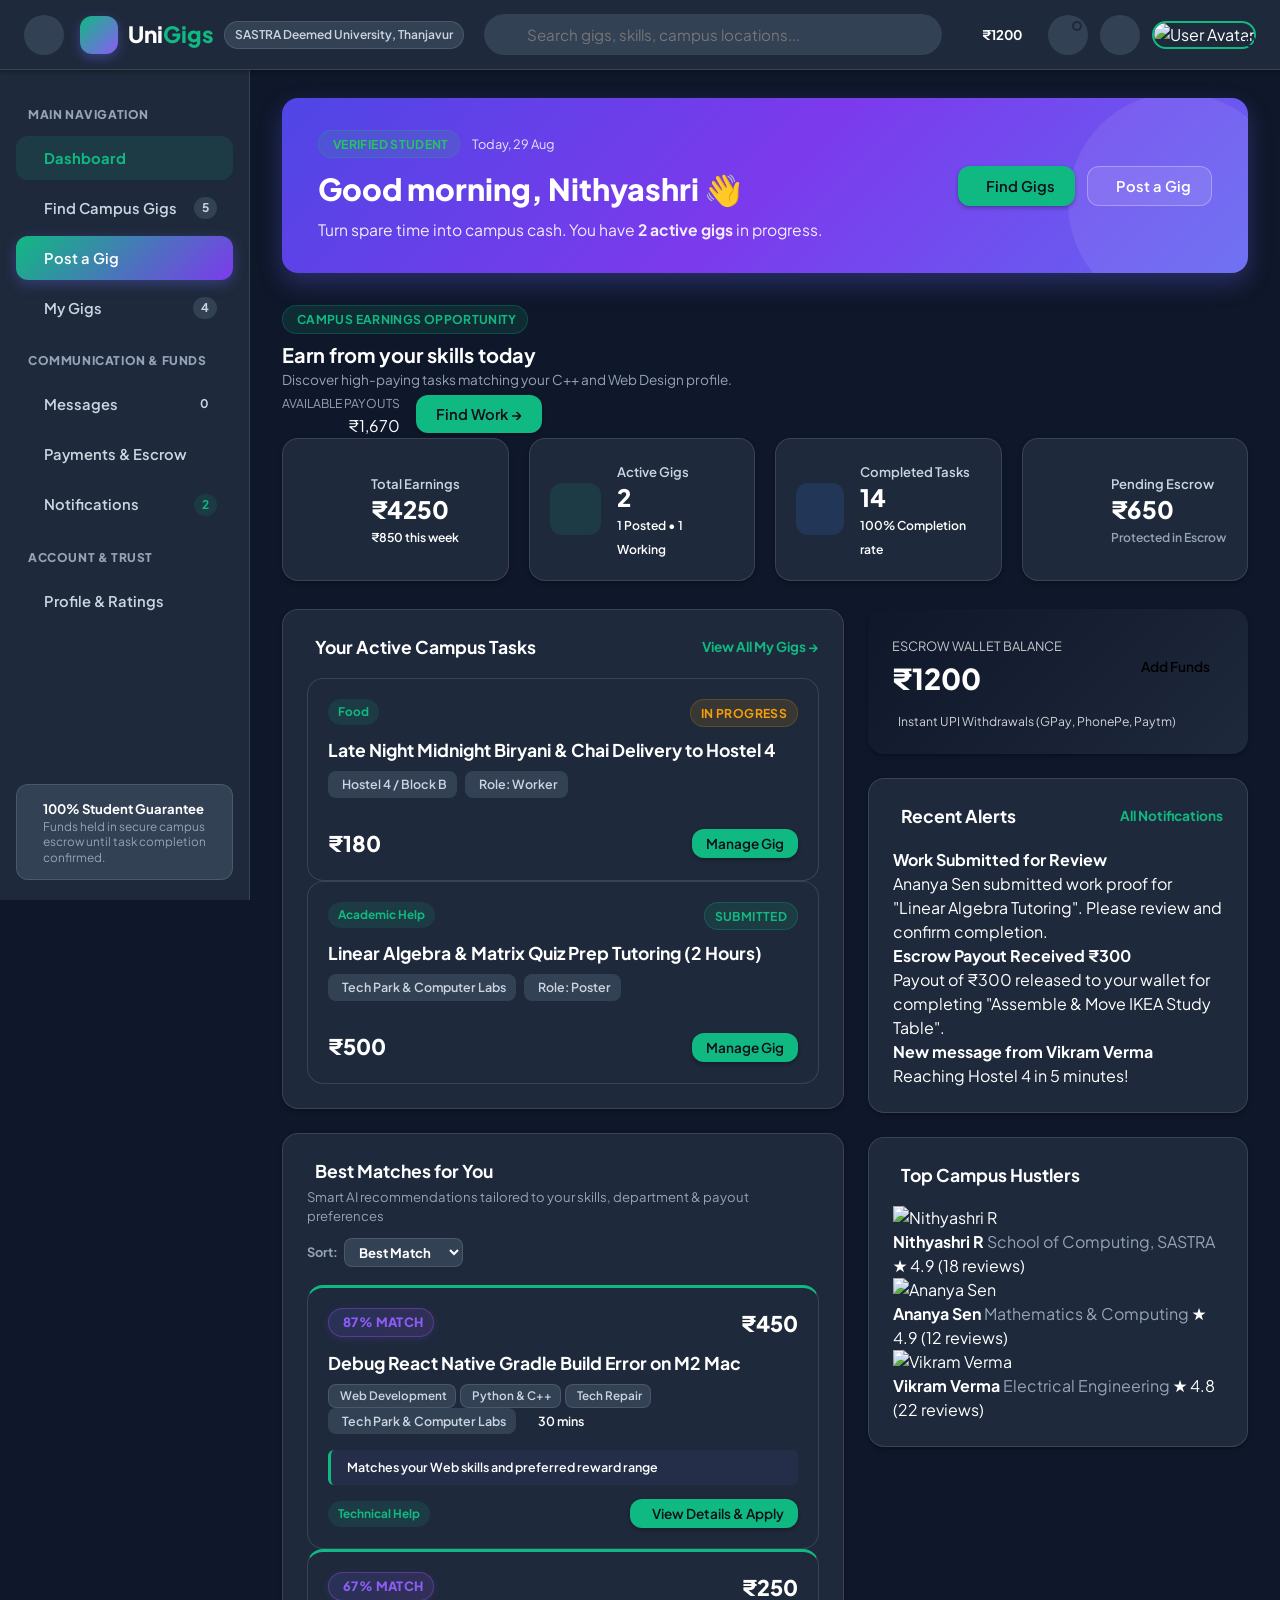
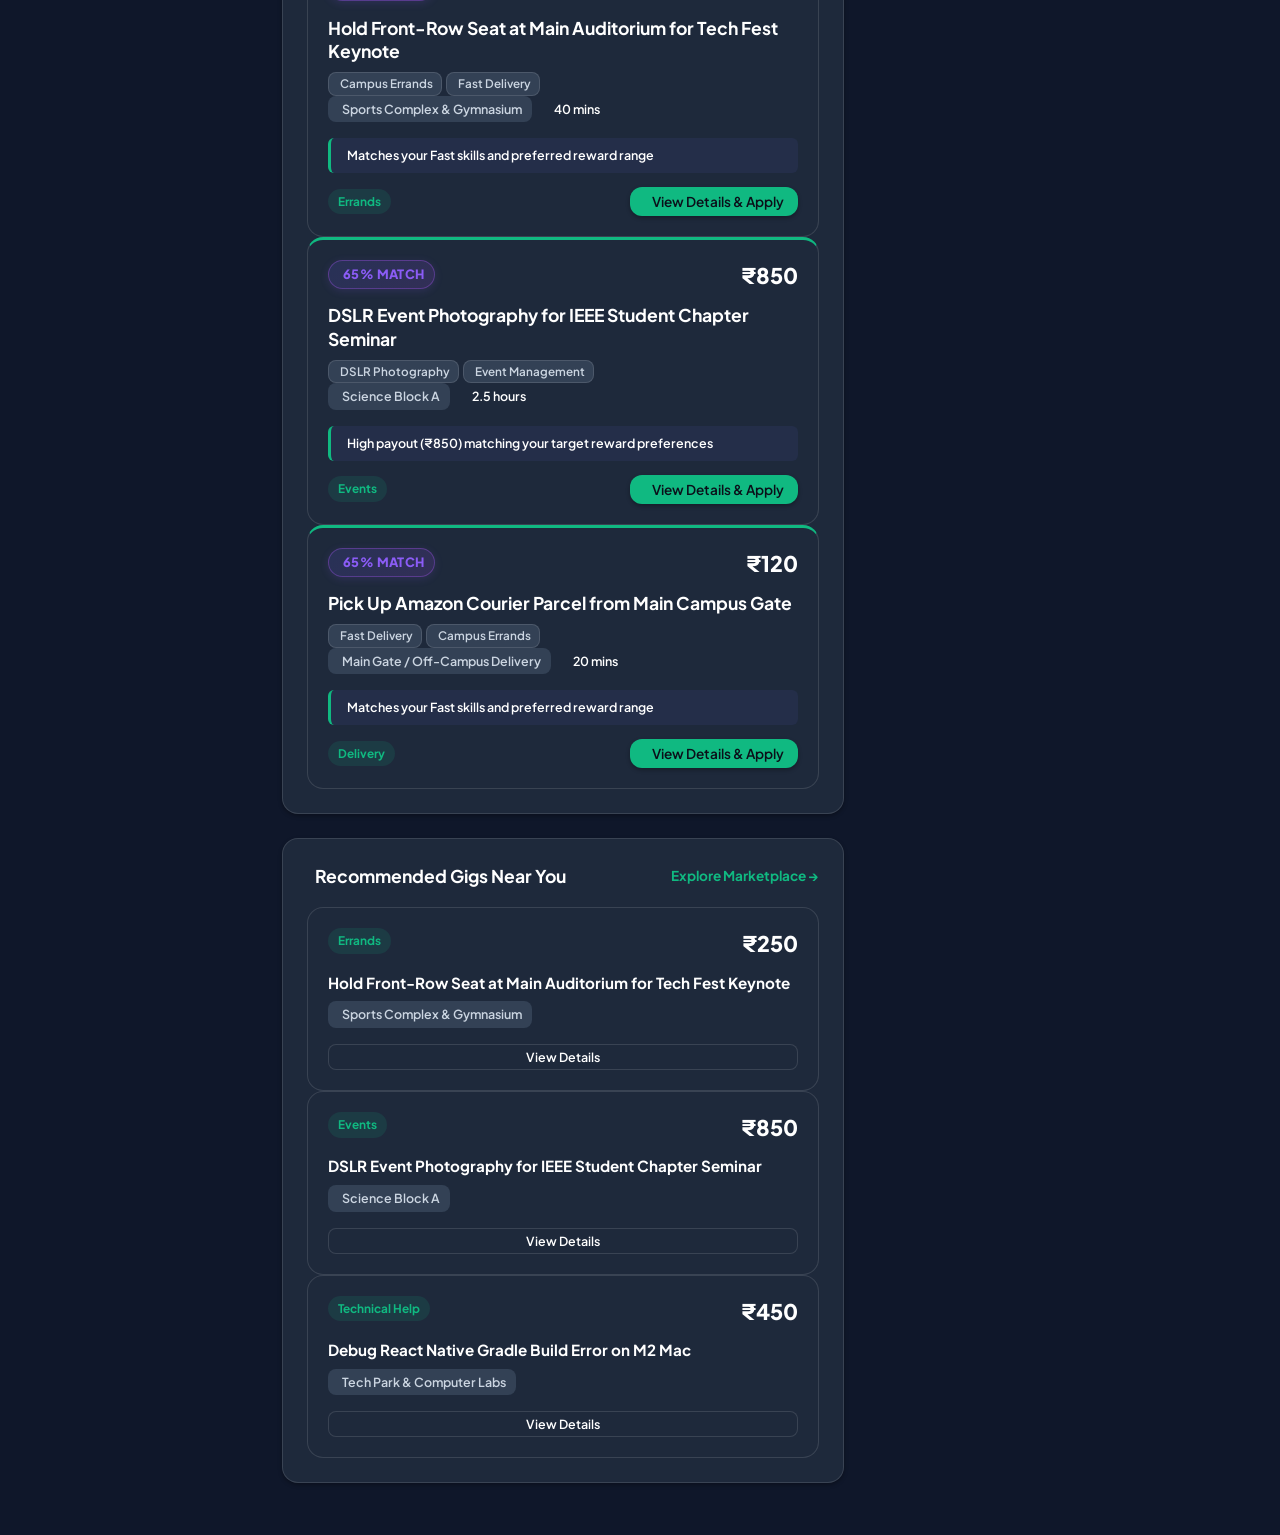
==== index.html @ 1687a637 "Refactor UI/UX under 8 strict constraints: Single Primary Accent (#10b981), typography scale, zero g" ====
<!DOCTYPE html>
<html lang="en">

<head>
    <meta charset="UTF-8">
    <meta name="viewport" content="width=device-width, initial-scale=1.0">
    <title>UniGigs - Campus Student Gig Marketplace & Micro-Earnings Platform</title>
    <!-- Meta tags for SEO -->
    <meta name="description"
        content="UniGigs is a student-to-student campus gig marketplace where verified college students post tasks, accept gigs, earn money, and build trust through ratings.">
    <!-- Google Fonts -->
    <link rel="preconnect" href="https://fonts.googleapis.com">
    <link rel="preconnect" href="https://fonts.gstatic.com" crossorigin>
    <link href="https://fonts.googleapis.com/css2?family=Plus+Jakarta+Sans:wght@400;500;600;700;800&display=swap"
        rel="stylesheet">
    <!-- RemixIcon for rich icon set -->
    <link href="https://cdn.jsdelivr.net/npm/remixicon@3.5.0/fonts/remixicon.css" rel="stylesheet">
    <link rel="stylesheet" href="style.css">
</head>

<body class="light-theme">

    <!-- Toast Notification Container -->
    <div id="toast-container" class="toast-container" aria-live="polite"></div>

    <!-- MAIN APP CONTAINER -->
    <div id="app-root" class="app-root">

        <!-- HEADER BAR -->
        <header id="main-header" class="main-header">
            <div class="header-left">
                <button id="sidebar-toggle-btn" class="icon-btn mobile-only" aria-label="Toggle navigation menu">
                    <i class="ri-menu-line"></i>
                </button>
                <a href="#dashboard" class="logo-brand nav-link" data-target="dashboard">
                    <div class="logo-icon">
                        <i class="ri-flashlight-fill"></i>
                    </div>
                    <span class="logo-text">Uni<span class="highlight">Gigs</span></span>
                    <span class="campus-badge" id="header-campus-tag"><i class="ri-building-4-line"></i> SASTRA Deemed
                        University, Thanjavur</span>
                </a>
                <nav class="header-desktop-nav logged-in-only hidden">
                    <a href="#dashboard" class="top-nav-link nav-link active" data-target="dashboard"><i class="ri-dashboard-3-line"></i> Dashboard</a>
                    <a href="#marketplace" class="top-nav-link nav-link" data-target="marketplace"><i class="ri-compass-3-line"></i> Find Gigs</a>
                    <a href="#post-gig" class="top-nav-link nav-link post-highlight" data-target="post-gig"><i class="ri-add-circle-fill"></i> Post a Gig</a>
                    <a href="#my-gigs" class="top-nav-link nav-link" data-target="my-gigs"><i class="ri-task-line"></i> My Gigs</a>
                    <a href="#payments" class="top-nav-link nav-link" data-target="payments"><i class="ri-wallet-3-line"></i> Wallet</a>
                </nav>
            </div>

            <div class="header-center">
                <div class="global-search-bar">
                    <i class="ri-search-line search-icon"></i>
                    <input type="text" id="global-search-input" placeholder="Search gigs, skills, campus locations..."
                        autocomplete="off">
                    <button id="global-search-clear" class="clear-btn hidden"><i class="ri-close-line"></i></button>
                </div>
            </div>

            <div class="header-right" id="header-auth-controls">
                <!-- Logged in state controls -->
                <div class="user-controls logged-in-only hidden" id="user-controls">
                    <button class="wallet-badge-btn nav-link" data-target="payments" title="View Escrow Wallet">
                        <i class="ri-wallet-3-line"></i>
                        <span class="wallet-amount" id="header-wallet-amount">₹0</span>
                    </button>

                    <button class="icon-btn nav-link position-relative" data-target="notifications"
                        title="Notifications" id="header-notif-btn">
                        <i class="ri-notification-3-line"></i>
                        <span class="unread-dot hidden" id="header-notif-badge"></span>
                    </button>

                    <button class="icon-btn nav-link position-relative" data-target="messages" title="Messages"
                        id="header-msg-btn">
                        <i class="ri-chat-3-line"></i>
                        <span class="unread-dot hidden" id="header-msg-badge"></span>
                    </button>

                    <div class="user-avatar-menu" id="user-avatar-trigger">
                        <img src="https://images.unsplash.com/photo-1534528741775-53994a69daeb?auto=format&fit=crop&w=120&q=80"
                            alt="User Avatar" class="header-avatar" id="header-user-avatar">
                        <span class="status-indicator online"></span>
                        <div class="dropdown-menu hidden" id="avatar-dropdown">
                            <div class="dropdown-header">
                                <strong id="dropdown-user-name">Nithyashri R</strong>
                                <span id="dropdown-user-email">regno@sastra.ac.in</span>
                                <span class="verification-pill verified"><i class="ri-checkbox-circle-fill"></i>
                                    Verified Student</span>
                            </div>
                            <hr>
                            <a href="#profile" class="dropdown-item nav-link" data-target="profile"><i
                                    class="ri-user-3-line"></i> View My Profile</a>
                            <a href="#my-gigs" class="dropdown-item nav-link" data-target="my-gigs"><i
                                    class="ri-briefcase-line"></i> My Posted & Working Gigs</a>
                            <a href="#payments" class="dropdown-item nav-link" data-target="payments"><i
                                    class="ri-wallet-line"></i> Earnings & UPI Escrow</a>
                            <button id="theme-toggle-btn" class="dropdown-item"><i class="ri-moon-line"
                                    id="theme-icon"></i> Switch Theme Mode</button>
                            <hr>
                            <button id="logout-btn" class="dropdown-item danger"><i class="ri-logout-box-r-line"></i>
                                Sign Out</button>
                        </div>
                    </div>
                </div>

                <!-- Logged out state controls -->
                <div class="auth-buttons logged-out-only" id="auth-buttons">
                    <button class="btn btn-outline" id="header-login-btn">Log In</button>
                    <button class="btn btn-primary" id="header-signup-btn">Sign Up (.edu)</button>
                </div>
            </div>
        </header>

        <!-- MAIN LAYOUT WRAPPER -->
        <div class="app-body">

            <!-- SIDEBAR NAVIGATION -->
            <aside id="app-sidebar" class="app-sidebar">
                <div class="sidebar-nav-container">
                    <ul class="sidebar-menu">
                        <li class="menu-label">Main Navigation</li>
                        <li>
                            <a href="#dashboard" class="sidebar-item nav-link active" data-target="dashboard">
                                <i class="ri-dashboard-3-line"></i>
                                <span>Dashboard</span>
                            </a>
                        </li>
                        <li>
                            <a href="#marketplace" class="sidebar-item nav-link" data-target="marketplace">
                                <i class="ri-compass-3-line"></i>
                                <span>Find Campus Gigs</span>
                                <span class="nav-count-badge" id="marketplace-total-badge">12</span>
                            </a>
                        </li>
                        <li>
                            <a href="#post-gig" class="sidebar-item nav-link highlight-menu" data-target="post-gig">
                                <i class="ri-add-circle-fill"></i>
                                <span>Post a Gig</span>
                            </a>
                        </li>
                        <li>
                            <a href="#my-gigs" class="sidebar-item nav-link" data-target="my-gigs">
                                <i class="ri-task-line"></i>
                                <span>My Gigs</span>
                                <span class="nav-count-badge" id="mygigs-count-badge">0</span>
                            </a>
                        </li>

                        <li class="menu-label">Communication & Funds</li>
                        <li>
                            <a href="#messages" class="sidebar-item nav-link" data-target="messages">
                                <i class="ri-chat-3-line"></i>
                                <span>Messages</span>
                                <span class="nav-count-badge warning" id="messages-count-badge">2</span>
                            </a>
                        </li>
                        <li>
                            <a href="#payments" class="sidebar-item nav-link" data-target="payments">
                                <i class="ri-wallet-3-line"></i>
                                <span>Payments & Escrow</span>
                            </a>
                        </li>
                        <li>
                            <a href="#notifications" class="sidebar-item nav-link" data-target="notifications">
                                <i class="ri-notification-3-line"></i>
                                <span>Notifications</span>
                                <span class="nav-count-badge info" id="notif-count-badge">3</span>
                            </a>
                        </li>

                        <li class="menu-label">Account & Trust</li>
                        <li>
                            <a href="#profile" class="sidebar-item nav-link" data-target="profile">
                                <i class="ri-user-settings-line"></i>
                                <span>Profile & Ratings</span>
                            </a>
                        </li>
                    </ul>
                </div>

                <!-- SIDEBAR FOOTER CARD -->
                <div class="sidebar-escrow-card">
                    <div class="escrow-icon"><i class="ri-shield-check-fill"></i></div>
                    <div class="escrow-text">
                        <strong>100% Student Guarantee</strong>
                        <p>Funds held in secure campus escrow until task completion confirmed.</p>
                    </div>
                </div>
            </aside>

            <!-- MOBILE BOTTOM NAV BAR -->
            <nav class="mobile-bottom-nav">
                <a href="#dashboard" class="mobile-nav-item nav-link active" data-target="dashboard">
                    <i class="ri-dashboard-3-line"></i>
                    <span>Home</span>
                </a>
                <a href="#marketplace" class="mobile-nav-item nav-link" data-target="marketplace">
                    <i class="ri-compass-3-line"></i>
                    <span>Explore</span>
                </a>
                <a href="#post-gig" class="mobile-nav-item nav-link special" data-target="post-gig">
                    <i class="ri-add-line"></i>
                    <span>Post</span>
                </a>
                <a href="#my-gigs" class="mobile-nav-item nav-link" data-target="my-gigs">
                    <i class="ri-task-line"></i>
                    <span>My Gigs</span>
                </a>
                <a href="#profile" class="mobile-nav-item nav-link" data-target="profile">
                    <i class="ri-user-3-line"></i>
                    <span>Profile</span>
                </a>
            </nav>

            <!-- MAIN CONTENT AREA -->
            <main id="main-content" class="main-content">

                <!-- 1. AUTH VIEW (Login / Signup / Forgot Password) -->
                <section id="auth-view" class="view-section hidden">
                    <div class="auth-container">
                        <div class="auth-hero-side">
                            <div class="auth-hero-content">
                                <div class="brand-badge"><i class="ri-shield-star-line"></i> Exclusive SASTRA Student
                                    Network</div>
                                <h2>Earn Money & Get Help Around Campus Fast</h2>
                                <p class="auth-tagline">“Turn spare time into campus cash”</p>
                                <p>Join verified SASTRA University students trading skills, lab assistance, canteen
                                    deliveries, and tutoring within your campus community.</p>
                                <div class="auth-features">
                                    <div class="feat-item"><i class="ri-checkbox-circle-fill"></i> Official SASTRA Email
                                        & Registration Number Verification</div>
                                    <div class="feat-item"><i class="ri-checkbox-circle-fill"></i> Instant UPI Payouts &
                                        Escrow Protection</div>
                                    <div class="feat-item"><i class="ri-checkbox-circle-fill"></i> Built-in Campus Chat
                                        & Peer Rating System</div>
                                </div>
                            </div>
                        </div>

                        <div class="auth-form-side">
                            <div class="auth-card">
                                <div class="auth-tabs">
                                    <button class="auth-tab-btn active" id="tab-login-btn">Sign In</button>
                                    <button class="auth-tab-btn" id="tab-signup-btn">SASTRA Student Sign Up</button>
                                </div>

                                <!-- LOGIN FORM -->
                                <form id="login-form" class="auth-form-content">
                                    <div class="form-header">
                                        <h3>Welcome back, SASTRA Student!</h3>
                                        <p class="tagline-sub">Turn spare time into campus cash</p>
                                    </div>

                                    <div class="form-group">
                                        <label for="login-regno">SASTRA Registration Number</label>
                                        <div class="input-addon-wrapper">
                                            <i class="ri-user-2-line input-icon"></i>
                                            <input type="text" id="login-regno" placeholder="e.g. 124003189" required
                                                autocomplete="off" value="124003189">
                                            <span class="input-addon-domain">@sastra.ac.in</span>
                                        </div>
                                        <small class="hint">Only SASTRA University students can log in</small>
                                        <span class="field-error-text hidden" id="login-regno-error"></span>
                                    </div>

                                    <div class="form-group">
                                        <div class="label-row">
                                            <label for="login-password">Password</label>
                                            <a href="#" id="forgot-password-link" class="forgot-link">Forgot
                                                password?</a>
                                        </div>
                                        <div class="input-icon-wrapper">
                                            <i class="ri-lock-2-line"></i>
                                            <input type="password" id="login-password" placeholder="••••••••" required
                                                value="password123">
                                            <button type="button" class="toggle-password"><i
                                                    class="ri-eye-line"></i></button>
                                        </div>
                                        <span class="field-error-text hidden" id="login-password-error"></span>
                                    </div>

                                    <div class="form-options">
                                        <label class="checkbox-label">
                                            <input type="checkbox" id="remember-me" checked> Remember me on this device
                                        </label>
                                    </div>

                                    <button type="submit" class="btn btn-primary btn-block btn-lg"
                                        id="login-submit-btn">
                                        <span>Sign In to UniGigs</span>
                                        <i class="ri-arrow-right-line"></i>
                                    </button>

                                    <div class="demo-accounts-box">
                                        <span>Quick Demo Sign-In:</span>
                                        <div class="demo-btns">
                                            <button type="button" class="btn btn-xs btn-outline"
                                                id="demo-user-1">Nithyashri R (124003189)</button>
                                            <button type="button" class="btn btn-xs btn-outline" id="demo-user-2">Ananya
                                                Sen (124003250)</button>
                                        </div>
                                    </div>
                                </form>

                                <!-- SIGNUP FORM -->
                                <form id="signup-form" class="auth-form-content hidden">
                                    <div class="form-header">
                                        <h3>Create Verified SASTRA Account</h3>
                                        <p>Enter your registration details for SASTRA email verification</p>
                                    </div>

                                    <div class="form-grid-2">
                                        <div class="form-group">
                                            <label for="signup-name">Full Name</label>
                                            <input type="text" id="signup-name" placeholder="Nithyashri R" required>
                                            <span class="field-error-text hidden" id="signup-name-error"></span>
                                        </div>
                                        <div class="form-group">
                                            <label for="signup-dept">Department / School</label>
                                            <input type="text" id="signup-dept" placeholder="School of Computing"
                                                required>
                                        </div>
                                    </div>

                                    <div class="form-group">
                                        <label for="signup-regno">SASTRA Registration Number</label>
                                        <div class="input-addon-wrapper">
                                            <i class="ri-user-2-line input-icon"></i>
                                            <input type="text" id="signup-regno" placeholder="e.g. 124005999" required
                                                autocomplete="off">
                                            <span class="input-addon-domain">@sastra.ac.in</span>
                                        </div>
                                        <small class="hint">Your official email will be generated as <strong
                                                id="generated-email-preview">registrationnumber@sastra.ac.in</strong></small>
                                        <span class="field-error-text hidden" id="signup-regno-error"></span>
                                    </div>

                                    <div class="form-grid-2">
                                        <div class="form-group">
                                            <label for="signup-year">Academic Year</label>
                                            <select id="signup-year" required>
                                                <option value="1st Year">1st Year / Freshman</option>
                                                <option value="2nd Year">2nd Year / Sophomore</option>
                                                <option value="3rd Year" selected>3rd Year / Junior</option>
                                                <option value="4th Year">4th Year / Senior</option>
                                                <option value="Postgrad">Postgraduate / Masters</option>
                                            </select>
                                        </div>
                                        <div class="form-group">
                                            <label for="signup-upi">UPI ID for Payouts (Optional)</label>
                                            <input type="text" id="signup-upi" placeholder="nithyashri@upi">
                                        </div>
                                    </div>

                                    <div class="form-grid-2">
                                        <div class="form-group">
                                            <label for="signup-password">Password</label>
                                            <div class="input-icon-wrapper">
                                                <i class="ri-lock-2-line"></i>
                                                <input type="password" id="signup-password"
                                                    placeholder="Min 6 characters" required>
                                            </div>
                                            <div class="password-strength-bar mt-1">
                                                <div id="password-strength-fill"></div>
                                            </div>
                                            <span class="field-error-text hidden" id="signup-password-error"></span>
                                        </div>
                                        <div class="form-group">
                                            <label for="signup-confirm-password">Confirm Password</label>
                                            <div class="input-icon-wrapper">
                                                <i class="ri-lock-check-line"></i>
                                                <input type="password" id="signup-confirm-password"
                                                    placeholder="Repeat password" required>
                                            </div>
                                            <span class="field-error-text hidden" id="signup-confirm-error"></span>
                                        </div>
                                    </div>

                                    <div class="form-group">
                                        <label>Student Verification ID Card / Photo (Optional)</label>
                                        <div class="file-upload-dropzone" id="signup-id-dropzone">
                                            <i class="ri-upload-cloud-2-line"></i>
                                            <span>Click or drag your Student ID Card photo</span>
                                            <small>Formats: JPG, PNG (Max 5MB)</small>
                                            <input type="file" id="signup-id-input" accept="image/*" class="hidden">
                                        </div>
                                        <div id="signup-id-preview" class="file-preview-pill hidden">
                                            <i class="ri-image-line"></i> <span
                                                id="id-filename">student_id_card.jpg</span>
                                            <button type="button" id="remove-id-preview"><i
                                                    class="ri-close-line"></i></button>
                                        </div>
                                    </div>

                                    <div class="form-options">
                                        <label class="checkbox-label">
                                            <input type="checkbox" id="terms-agree" required> I agree to SASTRA Honor
                                            Code & Escrow Terms
                                        </label>
                                    </div>

                                    <button type="submit" class="btn btn-primary btn-block btn-lg"
                                        id="signup-submit-btn">
                                        <span>Send 6-Digit Verification OTP</span>
                                        <i class="ri-mail-send-line"></i>
                                    </button>
                                </form>

                                <!-- FORGOT PASSWORD FORM -->
                                <form id="forgot-form" class="auth-form-content hidden">
                                    <div class="form-header">
                                        <h3>Reset Your Password</h3>
                                        <p>Enter your SASTRA registration number to receive a password reset code</p>
                                    </div>

                                    <div class="form-group">
                                        <label for="forgot-regno">SASTRA Registration Number</label>
                                        <div class="input-addon-wrapper">
                                            <i class="ri-user-2-line input-icon"></i>
                                            <input type="text" id="forgot-regno" placeholder="124003189" required
                                                autocomplete="off">
                                            <span class="input-addon-domain">@sastra.ac.in</span>
                                        </div>
                                    </div>

                                    <button type="submit" class="btn btn-primary btn-block">Send Reset
                                        Instructions</button>
                                    <button type="button" class="btn btn-link btn-block" id="back-to-login">Back to Sign
                                        In</button>
                                </form>

                            </div>
                        </div>
                    </div>
                </section>

                <!-- 2. DASHBOARD VIEW -->
                <section id="dashboard-view" class="view-section active">
                    <!-- DASHBOARD HERO BANNER -->
                    <div class="dashboard-hero">
                        <div class="hero-text">
                            <div class="welcome-tag">
                                <span class="badge badge-success" id="dash-verification-pill"><i
                                        class="ri-shield-check-fill"></i> Verified Student</span>
                                <span class="timestamp-tag" id="dash-current-date">Today, 29 Aug</span>
                            </div>
                            <h1 id="dash-greeting-text">Good evening, Nithyashri 👋</h1>
                            <p>Turn spare time into campus cash. You have <strong
                                    id="dash-active-count-text">2 active gigs</strong> in progress.</p>
                        </div>
                        <div class="hero-actions">
                            <button class="btn btn-primary nav-link" data-target="marketplace">
                                <i class="ri-compass-line"></i> Find Gigs
                            </button>
                            <button class="btn btn-outline-light nav-link" data-target="post-gig">
                                <i class="ri-add-line"></i> Post a Gig
                            </button>
                        </div>
                    </div>

                    <!-- OPPORTUNITY BANNER -->
                    <div class="dash-opportunity-card">
                        <div>
                            <span class="badge badge-primary"><i class="ri-pulse-line"></i> Campus Earnings Opportunity</span>
                            <h3 style="margin-top: 6px; font-size: 1.25rem;">Earn from your skills today</h3>
                            <p class="text-muted" style="font-size: 0.85rem;">Discover high-paying tasks matching your C++ and Web Design profile.</p>
                        </div>
                        <div style="display: flex; align-items: center; gap: 16px;">
                            <div style="text-align: right;">
                                <span style="font-size: 0.76rem; color: var(--text-muted); text-transform: uppercase;">Available Payouts</span>
                                <div class="opportunity-badge-val" id="dash-potential-earnings">₹1,240</div>
                            </div>
                            <button class="btn btn-primary nav-link" data-target="marketplace">Find Work →</button>
                        </div>
                    </div>

                    <!-- STATS GRID -->
                    <div class="stats-grid">
                        <div class="stat-card">
                            <div class="stat-icon earnings"><i class="ri-money-rupee-circle-line"></i></div>
                            <div class="stat-info">
                                <span class="stat-label">Total Earnings</span>
                                <h3 class="stat-value" id="dash-total-earnings">₹4,250</h3>
                                <span class="stat-subtext positive"><i class="ri-arrow-up-line"></i> ₹850 this
                                    week</span>
                            </div>
                        </div>

                        <div class="stat-card">
                            <div class="stat-icon active-gig"><i class="ri-flashlight-line"></i></div>
                            <div class="stat-info">
                                <span class="stat-label">Active Gigs</span>
                                <h3 class="stat-value" id="dash-active-gigs-count">2</h3>
                                <span class="stat-subtext">1 Posted • 1 Working</span>
                            </div>
                        </div>

                        <div class="stat-card">
                            <div class="stat-icon completed"><i class="ri-checkbox-circle-line"></i></div>
                            <div class="stat-info">
                                <span class="stat-label">Completed Tasks</span>
                                <h3 class="stat-value" id="dash-completed-count">14</h3>
                                <span class="stat-subtext">100% Completion rate</span>
                            </div>
                        </div>

                        <div class="stat-card">
                            <div class="stat-icon pending"><i class="ri-time-line"></i></div>
                            <div class="stat-info">
                                <span class="stat-label">Pending Escrow</span>
                                <h3 class="stat-value" id="dash-pending-payouts">₹650</h3>
                                <span class="stat-subtext text-muted">Protected in Escrow</span>
                            </div>
                        </div>
                    </div>

                    <!-- DASHBOARD MAIN TWO COLUMNS -->
                    <div class="dashboard-columns">
                        <!-- LEFT COLUMN: QUICK ACTIONS + ACTIVE GIGS -->
                        <div class="dash-left">

                            <!-- ACTIVE & MY GIGS SNAPSHOT CARD -->
                            <div class="content-card">
                                <div class="card-header">
                                    <h3><i class="ri-time-fill highlight-icon"></i> Your Active Campus Tasks</h3>
                                    <a href="#my-gigs" class="card-link nav-link" data-target="my-gigs">View All My Gigs
                                        →</a>
                                </div>
                                <div class="active-gigs-list" id="dash-active-gigs-container">
                                    <!-- Dynamic Active Gigs render here -->
                                </div>
                            </div>

                            <!-- BEST MATCHES FOR YOU (SMART AI MATCHING) -->
                            <div class="content-card best-matches-card">
                                <div class="card-header flex-header-wrap">
                                    <div>
                                        <h3><i class="ri-sparkles-fill highlight-icon text-accent"></i> Best Matches for
                                            You</h3>
                                        <p class="card-subtitle-sm">Smart AI recommendations tailored to your skills,
                                            department & payout preferences</p>
                                    </div>
                                    <div class="header-sort-controls">
                                        <label for="dash-match-sort" class="sort-label"><i class="ri-sort-desc"></i>
                                            Sort:</label>
                                        <select id="dash-match-sort" class="select-sm">
                                            <option value="best-match" selected>Best Match</option>
                                            <option value="highest-pay">Highest Pay</option>
                                            <option value="nearest">Nearest</option>
                                            <option value="newest">Newest</option>
                                        </select>
                                    </div>
                                </div>
                                <div class="best-matches-scroll-container" id="dash-best-matches-container">
                                    <!-- Dynamic Smart Matched Cards render here -->
                                </div>
                            </div>

                            <!-- RECOMMENDED / URGENT GIGS NEARBY -->
                            <div class="content-card">
                                <div class="card-header">
                                    <h3><i class="ri-fire-fill highlight-icon"></i> Recommended Gigs Near You</h3>
                                    <a href="#marketplace" class="card-link nav-link" data-target="marketplace">Explore
                                        Marketplace →</a>
                                </div>
                                <div class="gigs-grid-mini" id="dash-recommended-gigs">
                                    <!-- Dynamic recommended cards -->
                                </div>
                            </div>

                        </div>

                        <!-- RIGHT COLUMN: NOTIFICATIONS SNAPSHOT + RECENT ACTIVITY + PROFILE CARD -->
                        <div class="dash-right">

                            <!-- QUICK WALLET / ESCROW SNAPSHOT -->
                            <div class="content-card wallet-quick-card">
                                <div class="wallet-balance-row">
                                    <div>
                                        <span class="label">Escrow Wallet Balance</span>
                                        <h2 id="dash-card-wallet-bal">₹1,200</h2>
                                    </div>
                                    <button class="btn btn-sm btn-light nav-link" data-target="payments">
                                        <i class="ri-add-line"></i> Add Funds
                                    </button>
                                </div>
                                <div class="upi-tag">
                                    <i class="ri-qr-code-line"></i> Instant UPI Withdrawals (GPay, PhonePe, Paytm)
                                </div>
                            </div>

                            <!-- RECENT NOTIFICATIONS WIDGET -->
                            <div class="content-card">
                                <div class="card-header">
                                    <h3><i class="ri-notification-3-fill highlight-icon"></i> Recent Alerts</h3>
                                    <a href="#notifications" class="card-link nav-link" data-target="notifications">All
                                        Notifications</a>
                                </div>
                                <div class="notif-widget-list" id="dash-notif-widget">
                                    <!-- Dynamic list -->
                                </div>
                            </div>

                            <!-- TOP RATED CAMPUS WORKERS -->
                            <div class="content-card">
                                <div class="card-header">
                                    <h3><i class="ri-medal-fill highlight-icon"></i> Top Campus Hustlers</h3>
                                </div>
                                <div class="top-workers-list" id="dash-top-workers">
                                    <!-- Dynamic list of workers -->
                                </div>
                            </div>

                        </div>
                    </div>
                </section>

                <!-- 3. MARKETPLACE ("FIND GIGS") VIEW -->
                <section id="marketplace-view" class="view-section hidden">
                    <div class="page-header">
                        <div class="header-titles">
                            <h1>Find Campus Gigs</h1>
                            <p>Browse open tasks from fellow students across your university campus</p>
                        </div>
                        <div class="header-actions">
                            <button class="btn btn-primary nav-link" data-target="post-gig">
                                <i class="ri-add-line"></i> Post a Gig (Earn/Get Help)
                            </button>
                        </div>
                    </div>

                    <!-- SEARCH & FILTER BAR -->
                    <div class="filter-wrapper-card">
                        <!-- SEARCH ROW -->
                        <div class="search-sort-row">
                            <div class="market-search-input">
                                <i class="ri-search-2-line"></i>
                                <input type="text" id="market-search-field"
                                    placeholder="Search by title, keywords (e.g. 'Lab Report', 'Biryani', 'Printing')...">
                            </div>

                            <div class="market-sort-select">
                                <label for="market-sort-by">Sort By:</label>
                                <select id="market-sort-by">
                                    <option value="best-match">Best Match Score ✨</option>
                                    <option value="newest" selected>Newest First</option>
                                    <option value="reward-high">Highest Reward (₹)</option>
                                    <option value="reward-low">Lowest Reward (₹)</option>
                                    <option value="deadline">Urgent Deadline</option>
                                </select>
                            </div>

                            <button class="btn btn-outline filter-toggle-btn" id="open-filter-modal-btn">
                                <i class="ri-filter-3-line"></i> <span>Filters</span>
                                <span class="filter-count-badge hidden" id="active-filter-badge">0</span>
                            </button>
                        </div>

                        <!-- CATEGORY CHIPS SCROLLABLE -->
                        <div class="category-chips-row" id="category-chips-container">
                            <button class="cat-chip active" data-category="all">
                                <i class="ri-apps-2-line"></i> All Categories <span class="count">12</span>
                            </button>
                            <button class="cat-chip" data-category="Delivery">
                                <i class="ri-truck-line"></i> Delivery <span class="count">2</span>
                            </button>
                            <button class="cat-chip" data-category="Food">
                                <i class="ri-restaurant-line"></i> Food <span class="count">3</span>
                            </button>
                            <button class="cat-chip" data-category="Printing">
                                <i class="ri-printer-line"></i> Printing <span class="count">2</span>
                            </button>
                            <button class="cat-chip" data-category="Academic Help">
                                <i class="ri-book-read-line"></i> Academic Help <span class="count">2</span>
                            </button>
                            <button class="cat-chip" data-category="Errands">
                                <i class="ri-walk-line"></i> Errands <span class="count">1</span>
                            </button>
                            <button class="cat-chip" data-category="Events">
                                <i class="ri-camera-3-line"></i> Events <span class="count">1</span>
                            </button>
                            <button class="cat-chip" data-category="Technical Help">
                                <i class="ri-code-s-slash-line"></i> Technical Help <span class="count">1</span>
                            </button>
                        </div>

                        <!-- RECENT SEARCH CHIPS & ACTIVE FILTERS -->
                        <div class="active-filter-tags-row hidden" id="active-filters-summary">
                            <span class="label">Active Filters:</span>
                            <div class="tags-list" id="active-filter-tags-list"></div>
                            <button class="btn btn-link btn-xs" id="clear-all-filters-btn">Clear All Filters</button>
                        </div>
                    </div>

                    <!-- GIGS GRID CONTAINER -->
                    <div class="gigs-main-grid" id="marketplace-gigs-grid">
                        <!-- Dynamic Gig Cards Render Here -->
                    </div>

                    <!-- EMPTY STATE -->
                    <div id="marketplace-empty-state" class="empty-state-box hidden">
                        <div class="empty-icon"><i class="ri-search-eye-line"></i></div>
                        <h3>No gigs match your current search filters</h3>
                        <p>Try adjusting your search query, location, or category filter to discover available campus tasks.</p>
                        <button class="btn btn-primary" id="reset-marketplace-search-btn">Clear Filters</button>
                    </div>
                </section>

                <!-- 4. POST A GIG VIEW -->
                <section id="post-gig-view" class="view-section hidden">
                    <div class="form-container-centered">
                        <div class="form-card-lg">
                            <div class="form-card-header">
                                <div class="header-icon"><i class="ri-add-circle-fill"></i></div>
                                <div>
                                    <h2>Post a New Campus Gig</h2>
                                    <p>Find a verified fellow student to get tasks done quickly on campus</p>
                                </div>
                            </div>

                            <form id="post-gig-form">
                                <!-- STEP 1: TITLE & CATEGORY -->
                                <div class="form-section-block">
                                    <h4 class="section-title"><span class="step-num">1</span> Gig Overview</h4>

                                    <div class="form-group">
                                        <label for="gig-post-title">Gig Title <span class="required">*</span></label>
                                        <input type="text" id="gig-post-title"
                                            placeholder="e.g. Need 40 pages notes printed & bound urgently before 3 PM"
                                            required maxlength="100">
                                        <small class="hint">Be specific about the task, location, or item
                                            needed.</small>
                                    </div>

                                    <div class="form-grid-2">
                                        <div class="form-group">
                                            <label for="gig-post-category">Category <span
                                                    class="required">*</span></label>
                                            <select id="gig-post-category" required>
                                                <option value="" disabled selected>Select category...</option>
                                                <option value="Delivery">🚀 Delivery (Hostels/Blocks)</option>
                                                <option value="Food">🍲 Food Pickup & Canteen</option>
                                                <option value="Printing">🖨️ Printing & Binding</option>
                                                <option value="Academic Help">📚 Academic & Lab Help</option>
                                                <option value="Errands">🏃 Errands & Queue Holding</option>
                                                <option value="Events">📸 Events & Photography</option>
                                                <option value="Technical Help">💻 Technical & Coding Help</option>
                                                <option value="Other">✨ Other Campus Task</option>
                                            </select>
                                        </div>

                                        <div class="form-group">
                                            <label for="gig-post-location">Campus Location <span
                                                    class="required">*</span></label>
                                            <select id="gig-post-location" required>
                                                <option value="Hostel 4 / Block B">Hostel 4 / Block B</option>
                                                <option value="Central Library & Reading Hall">Central Library & Reading
                                                    Hall</option>
                                                <option value="Main Canteen & Food Court">Main Canteen & Food Court
                                                </option>
                                                <option value="Science Block A">Science Block A</option>
                                                <option value="Tech Park & Computer Labs">Tech Park & Computer Labs
                                                </option>
                                                <option value="Sports Complex & Gymnasium">Sports Complex & Gymnasium
                                                </option>
                                                <option value="Main Gate / Off-Campus Delivery">Main Gate / Off-Campus
                                                    Delivery</option>
                                            </select>
                                        </div>
                                    </div>

                                    <div class="form-group">
                                        <label for="gig-post-desc">Detailed Description & Instructions <span
                                                class="required">*</span></label>
                                        <textarea id="gig-post-desc" rows="4"
                                            placeholder="Describe exact requirements, room numbers, contact info, or special notes for the worker..."
                                            required></textarea>
                                    </div>
                                </div>

                                <!-- STEP 2: REWARD & DEADLINE -->
                                <div class="form-section-block">
                                    <h4 class="section-title"><span class="step-num">2</span> Compensation & Timeline
                                    </h4>

                                    <div class="form-grid-2">
                                        <div class="form-group">
                                            <label for="gig-post-reward">Reward Amount (₹ INR) <span
                                                    class="required">*</span></label>
                                            <div class="input-prefix-wrapper">
                                                <span class="prefix">₹</span>
                                                <input type="number" id="gig-post-reward" placeholder="350" min="50"
                                                    max="10000" step="10" required>
                                            </div>
                                            <small class="hint positive-hint" id="post-reward-suggestion"><i
                                                    class="ri-information-line"></i> Recommended: ₹150 - ₹350 for campus
                                                tasks</small>
                                        </div>

                                        <div class="form-group">
                                            <label for="gig-post-deadline">Task Completion Deadline <span
                                                    class="required">*</span></label>
                                            <input type="datetime-local" id="gig-post-deadline" required>
                                        </div>
                                    </div>
                                </div>

                                <!-- STEP 3: REQUIREMENTS & ATTACHMENT -->
                                <div class="form-section-block">
                                    <h4 class="section-title"><span class="step-num">3</span> Requirements & Attachments
                                    </h4>

                                    <div class="form-group">
                                        <label for="gig-post-requirements">Worker Requirements (Press Enter to add
                                            tags)</label>
                                        <div class="tags-input-container">
                                            <div class="tags-holder" id="post-requirements-tags-holder"></div>
                                            <input type="text" id="gig-requirements-input"
                                                placeholder="e.g. 'Must have laptop', 'Punctual', 'Has bicycle'">
                                        </div>
                                    </div>

                                    <div class="form-group">
                                        <label>Optional Photo / Document Preview (Drag & Drop or Select)</label>
                                        <div class="file-upload-dropzone" id="post-gig-dropzone">
                                            <i class="ri-image-add-line"></i>
                                            <span>Upload task image / reference document</span>
                                            <small>Formats: JPG, PNG, PDF (Simulated mock upload)</small>
                                            <input type="file" id="post-gig-file-input" accept="image/*" class="hidden">
                                        </div>
                                        <div id="post-file-preview" class="file-preview-pill hidden">
                                            <i class="ri-file-line"></i> <span id="post-file-name">attachment.jpg</span>
                                            <button type="button" id="remove-post-file"><i
                                                    class="ri-close-line"></i></button>
                                        </div>
                                    </div>
                                </div>

                                <!-- ESCROW NOTICE & SUBMIT -->
                                <div class="escrow-notice-box">
                                    <i class="ri-shield-fill"></i>
                                    <div>
                                        <strong>Campus Escrow Protection</strong>
                                        <p>The reward amount of <span id="post-gig-escrow-amount">₹350</span> will be
                                            reserved from your wallet balance upon posting. Funds are released to the
                                            worker only after you confirm task completion.</p>
                                    </div>
                                </div>

                                <div class="form-actions-row">
                                    <button type="button" class="btn btn-outline nav-link"
                                        data-target="marketplace">Cancel</button>
                                    <button type="submit" class="btn btn-primary btn-lg" id="post-gig-submit-btn">
                                        <i class="ri-flashlight-line"></i> Publish Gig to Campus
                                    </button>
                                </div>
                            </form>
                        </div>
                    </div>
                </section>

                <!-- 5. MY GIGS VIEW -->
                <section id="my-gigs-view" class="view-section hidden">
                    <div class="page-header">
                        <div class="header-titles">
                            <h1>My Campus Gigs</h1>
                            <p>Manage tasks you have posted or accepted across campus</p>
                        </div>
                        <div class="header-actions">
                            <button class="btn btn-primary nav-link" data-target="post-gig">
                                <i class="ri-add-line"></i> Post New Gig
                            </button>
                        </div>
                    </div>

                    <!-- MY GIGS TABS -->
                    <div class="my-gigs-tabs-row">
                        <button class="my-tab-btn active" data-tab="posted">
                            <i class="ri-upload-2-line"></i> Posted by Me (<span id="count-posted">0</span>)
                        </button>
                        <button class="my-tab-btn" data-tab="accepted">
                            <i class="ri-user-shared-line"></i> Accepted / Working (<span id="count-accepted">0</span>)
                        </button>
                        <button class="my-tab-btn" data-tab="completed">
                            <i class="ri-checkbox-circle-line"></i> Completed (<span id="count-completed">0</span>)
                        </button>
                        <button class="my-tab-btn" data-tab="saved">
                            <i class="ri-bookmark-3-line"></i> Bookmarked / Saved (<span id="count-saved">0</span>)
                        </button>
                    </div>

                    <!-- MY GIGS LIST -->
                    <div class="my-gigs-list-container" id="my-gigs-container">
                        <!-- Dynamic Render -->
                    </div>

                    <div id="my-gigs-empty" class="empty-state-box hidden">
                        <div class="empty-icon"><i class="ri-inbox-archive-line"></i></div>
                        <h3 id="my-gigs-empty-title">No gigs found in this category</h3>
                        <p id="my-gigs-empty-desc">You haven't posted or accepted any gigs in this tab yet.</p>
                        <button class="btn btn-primary nav-link" data-target="marketplace">Find Gigs Now</button>
                    </div>
                </section>

                <!-- 6. MESSAGES / CHAT VIEW -->
                <section id="messages-view" class="view-section hidden">
                    <div class="chat-app-wrapper">
                        <!-- LEFT SIDEBAR: CONVERSATION LIST -->
                        <div class="chat-sidebar">
                            <div class="chat-sidebar-header">
                                <h3>Messages</h3>
                                <div class="chat-search">
                                    <i class="ri-search-line"></i>
                                    <input type="text" id="chat-search-input" placeholder="Search conversations...">
                                </div>
                            </div>
                            <div class="conversations-list" id="conversations-list-container">
                                <!-- Dynamic conversation items -->
                            </div>
                        </div>

                        <!-- RIGHT MAIN: ACTIVE CHAT PANEL -->
                        <div class="chat-main-panel" id="chat-main-panel">
                            <!-- CHAT HEADER -->
                            <div class="chat-header" id="chat-header-info">
                                <div class="chat-user-snippet">
                                    <button class="icon-btn mobile-only" id="back-to-convos-btn"><i
                                            class="ri-arrow-left-line"></i></button>
                                    <img src="https://images.unsplash.com/photo-1539571696357-5a69c17a67c6?auto=format&fit=crop&w=120&q=80"
                                        alt="Avatar" class="avatar-sm" id="chat-partner-avatar">
                                    <div>
                                        <h4 id="chat-partner-name">Select a conversation</h4>
                                        <span class="chat-gig-tag" id="chat-gig-title-tag">Gig: Lab Report
                                            Delivery</span>
                                    </div>
                                </div>
                                <div class="chat-header-actions" id="chat-header-actions">
                                    <button class="btn btn-sm btn-outline" id="chat-view-gig-btn"><i
                                            class="ri-external-link-line"></i> View Gig Details</button>
                                </div>
                            </div>

                            <!-- CHAT MESSAGES BODY -->
                            <div class="chat-messages-body" id="chat-messages-body">
                                <div class="chat-placeholder">
                                    <i class="ri-chat-smile-2-line"></i>
                                    <p>Select a student conversation on the left to start messaging</p>
                                </div>
                            </div>

                            <!-- CHAT INPUT BAR -->
                            <form id="chat-send-form" class="chat-input-bar">
                                <button type="button" class="chat-icon-btn" id="chat-attach-btn"
                                    title="Attach preview file"><i class="ri-attachment-2"></i></button>
                                <input type="text" id="chat-input-field"
                                    placeholder="Type your message here... (e.g. 'I'm outside Hostel 4 now')"
                                    autocomplete="off">
                                <button type="submit" class="btn btn-primary send-msg-btn" id="chat-send-btn">
                                    <i class="ri-send-plane-2-fill"></i>
                                </button>
                            </form>
                        </div>
                    </div>
                </section>

                <!-- 7. PAYMENTS & ESCROW VIEW -->
                <section id="payments-view" class="view-section hidden">
                    <div class="page-header">
                        <div class="header-titles">
                            <h1>Payments & Escrow Wallet</h1>
                            <p>Manage your campus earnings, deposits, escrow protection, and UPI payouts</p>
                        </div>
                    </div>

                    <!-- WALLET METRICS HERO -->
                    <div class="wallet-metrics-card">
                        <div class="wallet-stat-block">
                            <span class="stat-label">Available Escrow Balance</span>
                            <h1 class="wallet-big-val" id="payment-page-balance">₹1,200</h1>
                            <small class="sub">Ready to post gigs or withdraw</small>
                        </div>

                        <div class="wallet-stat-block border-left">
                            <span class="stat-label">Total Lifetime Earnings</span>
                            <h2 class="wallet-med-val text-success" id="payment-page-earned">₹4,250</h2>
                            <small class="sub">Earned from 14 completed gigs</small>
                        </div>

                        <div class="wallet-stat-block border-left">
                            <span class="stat-label">Pending In Escrow</span>
                            <h2 class="wallet-med-val text-warning" id="payment-page-pending">₹650</h2>
                            <small class="sub">Locked for ongoing active tasks</small>
                        </div>

                        <div class="wallet-actions-block">
                            <button class="btn btn-primary btn-lg" id="open-upi-deposit-modal">
                                <i class="ri-add-circle-line"></i> Add Funds (Deposit)
                            </button>
                            <button class="btn btn-outline-light btn-lg" id="open-upi-withdraw-modal">
                                <i class="ri-bank-card-line"></i> Withdraw Earnings
                            </button>
                        </div>
                    </div>

                    <!-- TRANSACTIONS LEDGER TABLE -->
                    <div class="content-card">
                        <div class="card-header">
                            <h3><i class="ri-history-line highlight-icon"></i> Payment History & Escrow Ledger</h3>
                            <div class="table-filter-tabs">
                                <button class="filter-tab-btn active" data-tx-filter="all">All Transactions</button>
                                <button class="filter-tab-btn" data-tx-filter="Earnings">Earnings</button>
                                <button class="filter-tab-btn" data-tx-filter="Deposits">Deposits</button>
                                <button class="filter-tab-btn" data-tx-filter="Escrow Hold">Escrow Holds</button>
                            </div>
                        </div>

                        <div class="table-responsive">
                            <table class="custom-table" id="transactions-table">
                                <thead>
                                    <tr>
                                        <th>Transaction ID</th>
                                        <th>Date & Time</th>
                                        <th>Description / Task</th>
                                        <th>Type</th>
                                        <th>Amount</th>
                                        <th>Status</th>
                                    </tr>
                                </thead>
                                <tbody id="transactions-table-body">
                                    <!-- Dynamic rows -->
                                </tbody>
                            </table>
                        </div>
                    </div>
                </section>

                <!-- 8. NOTIFICATIONS VIEW -->
                <section id="notifications-view" class="view-section hidden">
                    <div class="page-header">
                        <div class="header-titles">
                            <h1>Notification Center</h1>
                            <p>Stay updated on gig requests, messages, completion approvals, and payments</p>
                        </div>
                        <div class="header-actions">
                            <button class="btn btn-outline btn-sm" id="mark-all-read-btn"><i class="ri-checks-line"></i>
                                Mark All as Read</button>
                            <button class="btn btn-link btn-sm danger" id="clear-all-notifs-btn"><i
                                    class="ri-delete-bin-line"></i> Clear All</button>
                        </div>
                    </div>

                    <!-- NOTIFICATION FILTERS -->
                    <div class="notif-filter-chips">
                        <button class="notif-chip active" data-notif-cat="all">All (<span
                                id="notif-count-all">0</span>)</button>
                        <button class="notif-chip" data-notif-cat="gig">Gigs</button>
                        <button class="notif-chip" data-notif-cat="payment">Payments</button>
                        <button class="notif-chip" data-notif-cat="message">Messages</button>
                    </div>

                    <!-- NOTIFICATIONS LIST CONTAINER -->
                    <div class="notifications-full-list" id="notifications-full-list">
                        <!-- Dynamic items -->
                    </div>
                </section>

                <!-- 9. PROFILE & SETTINGS VIEW -->
                <section id="profile-view" class="view-section hidden">
                    <!-- PROFILE HEADER CARD -->
                    <div class="profile-header-card">
                        <div class="profile-banner"></div>
                        <div class="profile-meta-row">
                            <div class="profile-avatar-wrapper">
                                <img src="https://images.unsplash.com/photo-1534528741775-53994a69daeb?auto=format&fit=crop&w=200&q=80"
                                    alt="Student Profile" id="profile-page-avatar">
                                <span class="verification-badge-floating" title="Verified Campus Student"><i
                                        class="ri-checkbox-circle-fill"></i></span>
                            </div>
                            <div class="profile-info-block">
                                <div class="name-title-row">
                                    <h2 id="profile-page-name">Nithyashri R</h2>
                                    <span class="badge badge-success"><i class="ri-shield-check-fill"></i> Verified
                                        Student</span>
                                </div>
                                <p class="dept-year" id="profile-page-dept">School of Computing, SASTRA • 3rd Year
                                    (Junior)</p>
                                <span class="campus-name" id="profile-page-campus"><i class="ri-building-4-line"></i>
                                    SASTRA Deemed University, Thanjavur</span>
                            </div>
                            <div class="profile-stats-summary">
                                <div class="mini-stat">
                                    <strong id="profile-page-rating">4.9 ★</strong>
                                    <span>Rating (18 Reviews)</span>
                                </div>
                                <div class="mini-stat">
                                    <strong id="profile-page-completed">14</strong>
                                    <span>Gigs Completed</span>
                                </div>
                                <div class="mini-stat">
                                    <strong id="profile-page-earned">₹4,250</strong>
                                    <span>Total Earned</span>
                                </div>
                            </div>
                        </div>
                    </div>

                    <!-- PROFILE TABS -->
                    <div class="profile-tabs-container">
                        <button class="profile-tab active" data-prof-tab="overview">Overview & Bio</button>
                        <button class="profile-tab" data-prof-tab="reviews">Ratings & Reviews (<span
                                id="profile-reviews-count">18</span>)</button>
                        <button class="profile-tab" data-prof-tab="edit">Edit Profile & UPI</button>
                        <button class="profile-tab" data-prof-tab="preferences">Account Settings</button>
                    </div>

                    <!-- TAB CONTENTS -->
                    <div class="profile-tab-content-area">
                        <!-- OVERVIEW TAB -->
                        <div id="prof-tab-overview" class="prof-tab-pane active">
                            <div class="profile-two-col">
                                <div class="content-card">
                                    <h3>About Student</h3>
                                    <p id="profile-page-bio" class="bio-text">Final year CS undergrad passionate about
                                        mobile dev and UI design. Available for lab setup help, printing runs around
                                        Block B, and coding tutoring.</p>

                                    <h4 class="mt-4">Skills & Strengths</h4>
                                    <div class="skills-tags-holder" id="profile-skills-tags">
                                        <span class="skill-tag">Python & C++</span>
                                        <span class="skill-tag">Fast Delivery</span>
                                        <span class="skill-tag">Linear Algebra</span>
                                        <span class="skill-tag">DSLR Photography</span>
                                    </div>
                                </div>

                                <div class="content-card">
                                    <h3>Student Verification Info</h3>
                                    <div class="verification-details-list">
                                        <div class="v-item">
                                            <i class="ri-mail-check-line text-success"></i>
                                            <div>
                                                <strong>College Email Domain Verified</strong>
                                                <small id="profile-page-email">regno@sastra.ac.in</small>
                                            </div>
                                        </div>
                                        <div class="v-item">
                                            <i class="ri-id-card-line text-success"></i>
                                            <div>
                                                <strong>Student ID Status</strong>
                                                <small>Verified • Valid till June 2027</small>
                                            </div>
                                        </div>
                                        <div class="v-item">
                                            <i class="ri-bank-card-line text-success"></i>
                                            <div>
                                                <strong>UPI Payout ID Connected</strong>
                                                <small id="profile-page-upi">nithyashri@upi</small>
                                            </div>
                                        </div>
                                    </div>
                                </div>
                            </div>
                        </div>

                        <!-- REVIEWS TAB -->
                        <div id="prof-tab-reviews" class="prof-tab-pane hidden">
                            <div class="reviews-summary-card content-card">
                                <div class="overall-rating-box">
                                    <h1 id="reviews-big-score">4.9</h1>
                                    <div class="stars-gold">★★★★★</div>
                                    <p>Based on 18 student reviews</p>
                                </div>
                                <div class="reviews-breakdown">
                                    <div class="bar-row"><span>5 Stars</span>
                                        <div class="bar-bg">
                                            <div class="bar-fill" style="width: 90%;"></div>
                                        </div> <span>16</span>
                                    </div>
                                    <div class="bar-row"><span>4 Stars</span>
                                        <div class="bar-bg">
                                            <div class="bar-fill" style="width: 10%;"></div>
                                        </div> <span>2</span>
                                    </div>
                                    <div class="bar-row"><span>3 Stars</span>
                                        <div class="bar-bg">
                                            <div class="bar-fill" style="width: 0%;"></div>
                                        </div> <span>0</span>
                                    </div>
                                </div>
                            </div>

                            <div class="reviews-list-container" id="profile-reviews-list">
                                <!-- Dynamic reviews render -->
                            </div>
                        </div>

                        <!-- EDIT PROFILE TAB -->
                        <div id="prof-tab-edit" class="prof-tab-pane hidden">
                            <div class="content-card form-card">
                                <h3>Edit Profile & Gig Preferences</h3>
                                <p class="text-muted mb-3" style="font-size:0.88rem;">Updating your skills and
                                    preferences will automatically recalibrate your <strong>Smart AI Gig
                                        Matches</strong>.</p>
                                <form id="edit-profile-form">
                                    <div class="form-grid-2">
                                        <div class="form-group">
                                            <label for="edit-name">Full Name</label>
                                            <input type="text" id="edit-name" value="Nithyashri R" required>
                                        </div>
                                        <div class="form-group">
                                            <label for="edit-dept">Department & Year</label>
                                            <input type="text" id="edit-dept" value="School of Computing • 3rd Year"
                                                required>
                                        </div>
                                    </div>

                                    <div class="form-group">
                                        <label for="edit-bio">Bio & Campus Introduction</label>
                                        <textarea id="edit-bio"
                                            rows="3">Undergrad student at SASTRA Deemed University, Thanjavur. Available for lab setup help, printing runs, and coding tutoring.</textarea>
                                    </div>

                                    <div class="form-group">
                                        <label for="edit-skills">Skills & Expertise (Comma Separated)</label>
                                        <input type="text" id="edit-skills"
                                            value="Python & C++, Fast Delivery, Linear Algebra, Web Development">
                                        <small class="hint">E.g. Python & C++, Fast Delivery, Linear Algebra, DSLR
                                            Photography</small>
                                    </div>

                                    <div class="form-grid-2">
                                        <div class="form-group">
                                            <label for="edit-categories">Preferred Gig Categories (Comma
                                                Separated)</label>
                                            <input type="text" id="edit-categories"
                                                value="Printing, Academic Help, Technical Help">
                                        </div>
                                        <div class="form-group">
                                            <label for="edit-availability">Availability Schedule</label>
                                            <input type="text" id="edit-availability" value="Evenings & Weekends">
                                        </div>
                                    </div>

                                    <div class="form-grid-2">
                                        <div class="form-group">
                                            <label for="edit-reward-min">Target Min Reward (₹)</label>
                                            <input type="number" id="edit-reward-min" value="150" min="50" step="10">
                                        </div>
                                        <div class="form-group">
                                            <label for="edit-reward-max">Target Max Reward (₹)</label>
                                            <input type="number" id="edit-reward-max" value="1000" min="100" step="50">
                                        </div>
                                    </div>

                                    <div class="form-group">
                                        <label for="edit-upi">UPI Payout ID (For receiving payments)</label>
                                        <input type="text" id="edit-upi" value="nithyashri@upi"
                                            placeholder="username@upi">
                                    </div>

                                    <button type="submit" class="btn btn-primary"><i class="ri-save-line"></i> Save
                                        Profile & Update Matches</button>
                                </form>
                            </div>
                        </div>

                        <!-- PREFERENCES TAB -->
                        <div id="prof-tab-preferences" class="prof-tab-pane hidden">
                            <div class="content-card">
                                <h3>Account & Notification Preferences</h3>
                                <div class="preference-toggle-item">
                                    <div>
                                        <strong>Email Alerts for New Gigs</strong>
                                        <p>Get notified when a new gig in your department is posted.</p>
                                    </div>
                                    <input type="checkbox" checked>
                                </div>
                                <hr>
                                <div class="preference-toggle-item">
                                    <div>
                                        <strong>In-App Chat Sounds</strong>
                                        <p>Play sound notifications for incoming messages.</p>
                                    </div>
                                    <input type="checkbox" checked>
                                </div>
                            </div>
                        </div>
                    </div>
                </section>

            </main>
        </div>
    </div>

    <!-- MODALS SECTION -->

    <!-- 1. GIG DETAILS MODAL -->
    <div id="gig-details-modal" class="modal-backdrop hidden">
        <div class="modal-card modal-lg">
            <button class="modal-close-btn" id="close-gig-modal-btn"><i class="ri-close-line"></i></button>

            <div class="gig-modal-content" id="gig-modal-body">
                <!-- Dynamic Content injected via script.js -->
            </div>
        </div>
    </div>

    <!-- 2. SUBMIT WORK PROOF MODAL (For Worker) -->
    <div id="submit-work-modal" class="modal-backdrop hidden">
        <div class="modal-card">
            <button class="modal-close-btn" id="close-submit-work-modal"><i class="ri-close-line"></i></button>
            <div class="modal-header">
                <h3><i class="ri-checkbox-circle-fill text-success"></i> Submit Work for Completion</h3>
                <p>Provide work notes, Google Drive link, or photos for the requester to review.</p>
            </div>
            <form id="submit-work-form">
                <input type="hidden" id="submit-work-gig-id">
                <div class="form-group">
                    <label for="submit-work-notes">Completion Notes / Delivery Details <span
                            class="required">*</span></label>
                    <textarea id="submit-work-notes" rows="4"
                        placeholder="e.g. 'Delivered to Hostel 4, Room 302 desk. Lab report printed in color with blue cover.'"
                        required></textarea>
                </div>
                <div class="form-group">
                    <label for="submit-work-link">Optional Link (Google Drive / GitHub / Drive Photo)</label>
                    <input type="url" id="submit-work-link" placeholder="https://drive.google.com/file/d/...">
                </div>
                <div class="form-actions-row">
                    <button type="button" class="btn btn-outline" id="cancel-submit-work">Cancel</button>
                    <button type="submit" class="btn btn-success"><i class="ri-send-plane-fill"></i> Submit for
                        Requester Approval</button>
                </div>
            </form>
        </div>
    </div>

    <!-- 3. RATING & REVIEW MODAL (For Requester confirming completion) -->
    <div id="rate-worker-modal" class="modal-backdrop hidden">
        <div class="modal-card">
            <button class="modal-close-btn" id="close-rate-worker-modal"><i class="ri-close-line"></i></button>
            <div class="modal-header">
                <h3><i class="ri-star-fill text-warning"></i> Confirm Completion & Rate Worker</h3>
                <p>Releasing payout from Escrow to <strong id="rating-worker-name">Worker</strong></p>
            </div>
            <form id="rate-worker-form">
                <input type="hidden" id="rate-gig-id">

                <div class="form-group text-center">
                    <label>Overall Star Rating</label>
                    <div class="star-rating-picker" id="star-picker">
                        <i class="ri-star-fill star-item active" data-rating="1"></i>
                        <i class="ri-star-fill star-item active" data-rating="2"></i>
                        <i class="ri-star-fill star-item active" data-rating="3"></i>
                        <i class="ri-star-fill star-item active" data-rating="4"></i>
                        <i class="ri-star-fill star-item active" data-rating="5"></i>
                    </div>
                    <input type="hidden" id="selected-star-val" value="5">
                </div>

                <div class="form-group">
                    <label for="review-text-input">Written Feedback / Review</label>
                    <textarea id="review-text-input" rows="3"
                        placeholder="e.g. 'Super fast delivery! Notes were neatly printed and delivered right on time.'"
                        required></textarea>
                </div>

                <div class="escrow-release-alert">
                    <i class="ri-coins-line"></i>
                    <span>This will release <strong id="release-amount-text">₹350</strong> directly to the worker's
                        wallet.</span>
                </div>

                <div class="form-actions-row">
                    <button type="button" class="btn btn-outline" id="cancel-rate-modal">Cancel</button>
                    <button type="submit" class="btn btn-primary"><i class="ri-shield-check-line"></i> Confirm & Release
                        Payout</button>
                </div>
            </form>
        </div>
    </div>

    <!-- 4. UPI PAYMENT DEPOSIT / WITHDRAWAL MODAL -->
    <div id="upi-payment-modal" class="modal-backdrop hidden">
        <div class="modal-card">
            <button class="modal-close-btn" id="close-upi-modal"><i class="ri-close-line"></i></button>

            <div class="modal-header">
                <h3 id="upi-modal-title"><i class="ri-qr-code-line"></i> Instant UPI Payment</h3>
                <p id="upi-modal-subtitle">Add funds to your Escrow balance using UPI</p>
            </div>

            <form id="upi-payment-form">
                <input type="hidden" id="upi-action-type" value="deposit">

                <div class="form-group">
                    <label for="upi-amount-input">Amount (₹ INR) <span class="required">*</span></label>
                    <div class="input-prefix-wrapper">
                        <span class="prefix">₹</span>
                        <input type="number" id="upi-amount-input" placeholder="500" min="50" max="20000" step="50"
                            required value="500">
                    </div>
                </div>

                <div class="upi-apps-selector">
                    <label>Select Preferred UPI Method:</label>
                    <div class="upi-apps-grid">
                        <label class="upi-app-option active">
                            <input type="radio" name="upi-app" value="GPay" checked>
                            <div class="app-chip"><i class="ri-google-fill"></i> Google Pay</div>
                        </label>
                        <label class="upi-app-option">
                            <input type="radio" name="upi-app" value="PhonePe">
                            <div class="app-chip"><i class="ri-smartphone-line"></i> PhonePe</div>
                        </label>
                        <label class="upi-app-option">
                            <input type="radio" name="upi-app" value="Paytm">
                            <div class="app-chip"><i class="ri-wallet-3-fill"></i> Paytm UPI</div>
                        </label>
                        <label class="upi-app-option">
                            <input type="radio" name="upi-app" value="UPI ID">
                            <div class="app-chip"><i class="ri-at-line"></i> Custom VPA</div>
                        </label>
                    </div>
                </div>

                <div class="form-group" id="upi-vpa-group">
                    <label for="upi-vpa-input">Virtual Payment Address (UPI ID)</label>
                    <input type="text" id="upi-vpa-input" value="nithyashri@upi" placeholder="username@upi">
                </div>

                <div class="simulated-qr-box">
                    <div class="qr-code-placeholder">
                        <i class="ri-qr-code-fill"></i>
                        <span>Scan & Pay via any UPI App</span>
                    </div>
                    <small>Simulation Mode: Instant processing</small>
                </div>

                <button type="submit" class="btn btn-primary btn-block btn-lg" id="upi-submit-btn">
                    <span>Pay ₹500 via UPI Escrow</span>
                    <i class="ri-arrow-right-line"></i>
                </button>
            </form>
        </div>
    </div>

    <!-- 5. FILTER DRAWER / MODAL -->
    <div id="filter-modal" class="modal-backdrop hidden">
        <div class="modal-card">
            <button class="modal-close-btn" id="close-filter-modal"><i class="ri-close-line"></i></button>
            <div class="modal-header">
                <h3><i class="ri-filter-3-line"></i> Filter Campus Gigs</h3>
            </div>

            <div class="filter-modal-body">
                <div class="form-group">
                    <label>Reward Range (₹)</label>
                    <div class="range-slider-row">
                        <span id="reward-min-label">₹50</span>
                        <input type="range" id="filter-reward-range" min="50" max="2000" step="50" value="2000">
                        <span id="reward-max-label">Up to ₹2000</span>
                    </div>
                </div>

                <div class="form-group">
                    <label for="filter-location-select">Campus Location / Block</label>
                    <select id="filter-location-select">
                        <option value="all">All Campus Locations</option>
                        <option value="Hostels">Hostels & Dorms</option>
                        <option value="Library">Central Library</option>
                        <option value="Canteen">Main Canteen & Mess</option>
                        <option value="Science Block">Science & Academic Block</option>
                        <option value="Tech Park">Tech Park & Labs</option>
                    </select>
                </div>

                <div class="form-group">
                    <label>Gig Status</label>
                    <select id="filter-status-select">
                        <option value="available">Available Gigs Only</option>
                        <option value="all">All Gigs (Available & In Progress)</option>
                    </select>
                </div>
            </div>

            <div class="form-actions-row">
                <button class="btn btn-outline" id="filter-reset-btn">Reset</button>
                <button class="btn btn-primary" id="filter-apply-btn">Apply Filters</button>
            </div>
        </div>
    </div>

    <!-- 5.5 GIG APPLICATION MODAL -->
    <div id="apply-gig-modal" class="modal-backdrop hidden">
        <div class="modal-card modal-md">
            <button class="modal-close-btn" id="close-apply-modal"><i class="ri-close-line"></i></button>
            <div class="modal-header">
                <h3><i class="ri-send-plane-fill text-primary"></i> Apply for Campus Gig</h3>
                <p id="apply-modal-gig-title" class="text-primary font-weight-bold mt-1" style="font-size:0.95rem">Gig Title Preview</p>
            </div>
            <form id="apply-gig-form" class="mt-3">
                <input type="hidden" id="apply-gig-id">
                <div class="form-group">
                    <label for="apply-message">Short Message to Gig Poster <span class="required">*</span></label>
                    <textarea id="apply-message" rows="3" placeholder="Introduce yourself, explain your experience or equipment, and share your estimated completion timeline..." required></textarea>
                </div>
                <div class="form-grid-2">
                    <div class="form-group">
                        <label for="apply-time">Estimated Completion Time <span class="required">*</span></label>
                        <input type="text" id="apply-time" placeholder="e.g. 45 mins, 2 hours" required>
                    </div>
                    <div class="form-group">
                        <label for="apply-skills-note">Relevant Skills / Equipment</label>
                        <input type="text" id="apply-skills-note" placeholder="e.g. Printer Access, Fast Delivery">
                    </div>
                </div>
                <div class="form-actions-row mt-4">
                    <button type="button" class="btn btn-outline" id="cancel-apply-btn">Cancel</button>
                    <button type="submit" class="btn btn-primary"><i class="ri-send-plane-2-fill"></i> Submit Application</button>
                </div>
            </form>
        </div>
    </div>

    <!-- 6. GENERIC CONFIRMATION MODAL -->
    <div id="confirm-modal" class="modal-backdrop hidden">
        <div class="modal-card modal-sm text-center">
            <div class="confirm-icon warning"><i class="ri-error-warning-line"></i></div>
            <h3 id="confirm-modal-title">Are you sure?</h3>
            <p id="confirm-modal-desc">This action cannot be undone.</p>
            <div class="form-actions-row justify-center mt-4">
                <button class="btn btn-outline" id="confirm-cancel-btn">Cancel</button>
                <button class="btn btn-danger" id="confirm-action-btn">Confirm Action</button>
            </div>
        </div>
    </div>

    <!-- 7. OTP VERIFICATION MODAL -->
    <div id="otp-verification-modal" class="modal-backdrop hidden">
        <div class="modal-card modal-sm text-center">
            <button class="modal-close-btn" id="close-otp-modal-btn"><i class="ri-close-line"></i></button>
            <div class="otp-modal-header mb-3">
                <div class="otp-icon-badge">
                    <i class="ri-shield-keyhole-line"></i>
                </div>
                <h3 class="mt-2">Verify SASTRA Email</h3>
                <p class="text-muted" style="font-size:0.85rem">We sent a 6-digit verification code to</p>
                <strong id="otp-target-email" class="text-primary d-block mt-1"
                    style="font-size:0.95rem">regno@sastra.ac.in</strong>
            </div>

            <form id="otp-form">
                <div class="otp-input-container mb-3">
                    <input type="text" maxlength="1" class="otp-digit" data-index="0" autofocus autocomplete="off"
                        inputmode="numeric">
                    <input type="text" maxlength="1" class="otp-digit" data-index="1" autocomplete="off"
                        inputmode="numeric">
                    <input type="text" maxlength="1" class="otp-digit" data-index="2" autocomplete="off"
                        inputmode="numeric">
                    <input type="text" maxlength="1" class="otp-digit" data-index="3" autocomplete="off"
                        inputmode="numeric">
                    <input type="text" maxlength="1" class="otp-digit" data-index="4" autocomplete="off"
                        inputmode="numeric">
                    <input type="text" maxlength="1" class="otp-digit" data-index="5" autocomplete="off"
                        inputmode="numeric">
                </div>

                <div id="otp-error-msg" class="alert alert-danger py-2 px-3 mb-3 hidden" style="font-size:0.82rem">
                </div>

                <div class="otp-timer-row mb-4 text-center">
                    <span class="text-muted" style="font-size:0.82rem">Code expires in: <strong id="otp-timer-display"
                            class="text-danger">01:00</strong></span>
                    <div class="mt-1">
                        <button type="button" class="btn btn-link btn-xs" id="resend-otp-btn" disabled>Resend OTP
                            Code</button>
                    </div>
                </div>

                <button type="submit" class="btn btn-primary btn-block btn-lg" id="submit-otp-btn">
                    <i class="ri-checkbox-circle-line"></i> Verify & Create Account
                </button>
            </form>
        </div>
    </div>

    <!-- MAIN SCRIPT -->
    <script src="java.js"></script>
</body>

</html>
---- style.css ----
/* ==========================================================================
   UniGigs - Modern Campus Gig Marketplace Design System
   ========================================================================== */

/* 1. CSS VARIABLES & THEME TOKENS */
:root {
    /* Single Primary Accent Color (#10b981) */
    --primary: #10b981;
    --primary-hover: #059669;
    --primary-light: rgba(16, 185, 129, 0.12);
    --primary-glow: rgba(16, 185, 129, 0.25);

    /* Semantic Status Colors */
    --color-success: #22c55e;
    --color-success-light: rgba(34, 197, 94, 0.12);

    --color-warning: #f59e0b;
    --color-warning-light: rgba(245, 158, 11, 0.12);

    --color-danger: #ef4444;
    --color-danger-light: rgba(239, 68, 68, 0.12);

    --color-info: #3b82f6;
    --color-info-light: rgba(59, 130, 246, 0.12);

    /* Solid Dark Neutral Surfaces */
    --bg-main: #0b0f19;
    --bg-surface: #111827;
    --bg-card: #151d30;
    --bg-card-hover: #1c2742;
    --bg-input: #1e293b;
    --border-color: rgba(255, 255, 255, 0.08);
    --border-hover: rgba(255, 255, 255, 0.18);

    --text-primary: #f8fafc;
    --text-secondary: #cbd5e1;
    --text-muted: #94a3b8;
    --text-inverse: #0b0f19;

    --shadow-sm: 0 2px 4px rgba(0, 0, 0, 0.3);
    --shadow-md: 0 4px 20px rgba(0, 0, 0, 0.4);
    --shadow-lg: 0 12px 35px rgba(0, 0, 0, 0.5);

    --radius-sm: 8px;
    --radius-md: 12px;
    --radius-lg: 16px;
    --radius-full: 9999px;

    /* Typography System Scale */
    --font-sans: 'Plus Jakarta Sans', -apple-system, BlinkMacSystemFont, 'Segoe UI', Roboto, sans-serif;
    --text-display: 2rem;
    --text-h1: 1.5rem;
    --text-h2: 1.25rem;
    --text-h3: 1.1rem;
    --text-body-lg: 1rem;
    --text-body: 0.9rem;
    --text-caption: 0.8rem;
    --text-label: 0.74rem;

    --header-height: 70px;
    --sidebar-width: 250px;
    --transition: all 0.2s ease-in-out;
}

/* Light Theme Overrides */
body.light-theme {
    --bg-main: #0f172a;
    --bg-surface: #1e293b;
    --bg-card: #1e293b;
    --bg-input: #334155;
    --border-color: rgba(255, 255, 255, 0.12);
    --text-primary: #ffffff;
    --text-secondary: #cbd5e1;
    --text-muted: #94a3b8;
}

/* 2. BASE & RESET */
* {
    margin: 0;
    padding: 0;
    box-sizing: border-box;
    font-family: var(--font-sans);
}

html {
    scroll-behavior: smooth;
}

body {
    background-color: var(--bg-main);
    color: var(--text-primary);
    line-height: 1.5;
    min-height: 100vh;
    overflow-x: hidden;
    transition: background-color 0.3s ease, color 0.3s ease;
}

a {
    color: var(--primary);
    text-decoration: none;
    transition: var(--transition);
}

a:hover {
    color: var(--primary-hover);
}

button {
    font-family: inherit;
    cursor: pointer;
    border: none;
    outline: none;
    background: none;
}

input,
select,
textarea {
    font-family: inherit;
    font-size: 0.95rem;
    color: var(--text-primary);
    background-color: var(--bg-input);
    border: 1px solid var(--border-color);
    border-radius: var(--radius-md);
    padding: 10px 14px;
    width: 100%;
    transition: var(--transition);
}

input:focus,
select:focus,
textarea:focus {
    outline: none;
    border-color: var(--primary);
    background-color: var(--bg-surface);
    box-shadow: 0 0 0 3px var(--primary-light);
}

/* Utilities */
.hidden {
    display: none !important;
}

.position-relative {
    position: relative;
}

.mt-4 {
    margin-top: 1.5rem !important;
}

.text-center {
    text-align: center;
}

.justify-center {
    justify-content: center !important;
}

.text-success {
    color: var(--accent) !important;
}

.text-warning {
    color: var(--warning) !important;
}

.text-danger {
    color: var(--danger) !important;
}

.text-muted {
    color: var(--text-muted) !important;
}

/* 3. BUTTON SYSTEM */
.btn {
    display: inline-flex;
    align-items: center;
    justify-content: center;
    gap: 8px;
    padding: 10px 20px;
    font-weight: 600;
    font-size: 0.92rem;
    border-radius: var(--radius-md);
    transition: var(--transition);
    white-space: nowrap;
}

.btn-primary {
    background-color: var(--primary);
    color: var(--text-inverse);
    box-shadow: var(--shadow-sm);
}

.btn-primary:hover {
    background-color: var(--primary-hover);
    box-shadow: var(--shadow-glow);
    transform: translateY(-1px);
}

.btn-outline {
    border: 1.5px solid var(--border-color);
    color: var(--text-primary);
    background-color: var(--bg-surface);
}

.btn-outline:hover {
    border-color: var(--primary);
    color: var(--primary);
    background-color: var(--primary-light);
}

.btn-outline-light {
    border: 1.5px solid rgba(255, 255, 255, 0.3);
    color: #ffffff;
    background: rgba(255, 255, 255, 0.1);
    backdrop-filter: blur(10px);
}

.btn-outline-light:hover {
    background: rgba(255, 255, 255, 0.25);
    color: #ffffff;
}

.btn-success {
    background-color: var(--accent);
    color: #ffffff;
}

.btn-success:hover {
    opacity: 0.9;
    box-shadow: 0 4px 15px rgba(20, 184, 166, 0.3);
}

.btn-danger {
    background-color: var(--danger);
    color: #ffffff;
}

.btn-danger:hover {
    opacity: 0.9;
}

.btn-link {
    color: var(--primary);
    padding: 4px 8px;
}

.btn-link:hover {
    text-decoration: underline;
}

.btn-link.danger {
    color: var(--danger);
}

.btn-sm {
    padding: 6px 14px;
    font-size: 0.85rem;
}

.btn-xs {
    padding: 4px 10px;
    font-size: 0.78rem;
    border-radius: var(--radius-sm);
}

.btn-lg {
    padding: 14px 28px;
    font-size: 1rem;
    border-radius: var(--radius-lg);
}

.btn-block {
    width: 100%;
    display: flex;
}

.icon-btn {
    width: 40px;
    height: 40px;
    border-radius: var(--radius-full);
    display: flex;
    align-items: center;
    justify-content: center;
    color: var(--text-secondary);
    background-color: var(--bg-input);
    transition: var(--transition);
}

.icon-btn:hover {
    background-color: var(--primary-light);
    color: var(--primary);
}

/* Badges & Pills */
.badge {
    display: inline-flex;
    align-items: center;
    gap: 4px;
    padding: 4px 10px;
    font-size: 0.76rem;
    font-weight: 700;
    border-radius: var(--radius-full);
    text-transform: uppercase;
    letter-spacing: 0.03em;
}

.badge-success {
    background-color: var(--color-success-light);
    color: var(--color-success);
    border: 1px solid rgba(34, 197, 94, 0.2);
}

.badge-warning {
    background-color: var(--color-warning-light);
    color: var(--color-warning);
    border: 1px solid rgba(245, 158, 11, 0.2);
}

.badge-danger {
    background-color: var(--color-danger-light);
    color: var(--color-danger);
    border: 1px solid rgba(239, 68, 68, 0.2);
}

.badge-info {
    background-color: var(--color-info-light);
    color: var(--color-info);
    border: 1px solid rgba(59, 130, 246, 0.2);
}

.badge-primary,
.badge-match,
.badge-trust {
    background-color: var(--primary-light);
    color: var(--primary);
    border: 1px solid rgba(16, 185, 129, 0.25);
    font-weight: 700;
}

.unread-dot {
    position: absolute;
    top: 6px;
    right: 6px;
    width: 10px;
    height: 10px;
    background-color: var(--danger);
    border-radius: var(--radius-full);
    border: 2px solid var(--bg-surface);
}

/* 4. MAIN LAYOUT */
.app-root {
    display: flex;
    flex-direction: column;
    min-height: 100vh;
}

/* HEADER BAR */
.main-header {
    height: var(--header-height);
    background-color: var(--bg-surface);
    border-bottom: 1px solid var(--border-color);
    display: flex;
    align-items: center;
    justify-content: space-between;
    padding: 0 24px;
    position: sticky;
    top: 0;
    z-index: 100;
    box-shadow: var(--shadow-sm);
}

.header-left {
    display: flex;
    align-items: center;
    gap: 16px;
}

.logo-brand {
    display: flex;
    align-items: center;
    gap: 10px;
    font-size: 1.4rem;
    font-weight: 800;
    color: var(--text-primary);
}

.logo-icon {
    width: 38px;
    height: 38px;
    background: linear-gradient(135deg, var(--primary), #8b5cf6);
    border-radius: var(--radius-md);
    color: #ffffff;
    display: flex;
    align-items: center;
    justify-content: center;
    font-size: 1.2rem;
    box-shadow: 0 4px 12px rgba(99, 102, 241, 0.4);
}

.logo-text .highlight {
    color: var(--primary);
}

.campus-badge {
    font-size: 0.75rem;
    font-weight: 600;
    background-color: var(--bg-input);
    color: var(--text-secondary);
    padding: 4px 10px;
    border-radius: var(--radius-full);
    border: 1px solid var(--border-color);
}

.header-center {
    flex: 1;
    max-width: 480px;
    margin: 0 20px;
}

.global-search-bar {
    position: relative;
    display: flex;
    align-items: center;
}

.global-search-bar .search-icon {
    position: absolute;
    left: 14px;
    color: var(--text-muted);
    font-size: 1.1rem;
}

.global-search-bar input {
    padding-left: 42px;
    padding-right: 36px;
    border-radius: var(--radius-full);
    background-color: var(--bg-input);
    border-color: transparent;
}

.global-search-bar input:focus {
    background-color: var(--bg-surface);
    border-color: var(--primary);
}

.clear-btn {
    position: absolute;
    right: 12px;
    color: var(--text-muted);
}

.header-right {
    display: flex;
    align-items: center;
    gap: 16px;
}

.user-controls {
    display: flex;
    align-items: center;
    gap: 12px;
}

.wallet-badge-btn {
    display: flex;
    align-items: center;
    gap: 6px;
    padding: 6px 14px;
    background-color: var(--accent-light);
    color: var(--accent);
    font-weight: 700;
    border-radius: var(--radius-full);
    transition: var(--transition);
}

.wallet-badge-btn:hover {
    transform: scale(1.03);
    box-shadow: 0 4px 12px rgba(20, 184, 166, 0.2);
}

.user-avatar-menu {
    position: relative;
    cursor: pointer;
}

.header-avatar {
    width: 42px;
    height: 42px;
    border-radius: var(--radius-full);
    object-fit: cover;
    border: 2px solid var(--primary);
}

.status-indicator {
    position: absolute;
    bottom: 2px;
    right: 0;
    width: 11px;
    height: 11px;
    border-radius: var(--radius-full);
    border: 2px solid var(--bg-surface);
}

.status-indicator.online {
    background-color: var(--accent);
}

/* Dropdown Menu */
.dropdown-menu {
    position: absolute;
    top: calc(100% + 10px);
    right: 0;
    width: 260px;
    background-color: var(--bg-surface);
    border: 1px solid var(--border-color);
    border-radius: var(--radius-lg);
    box-shadow: var(--shadow-lg);
    padding: 12px 0;
    z-index: 200;
    animation: fadeInDown 0.2s ease;
}

@keyframes fadeInDown {
    from {
        opacity: 0;
        transform: translateY(-8px);
    }

    to {
        opacity: 1;
        transform: translateY(0);
    }
}

.dropdown-header {
    padding: 8px 16px 12px;
    display: flex;
    flex-direction: column;
    gap: 2px;
}

.dropdown-header strong {
    font-size: 0.95rem;
    color: var(--text-primary);
}

.dropdown-header span {
    font-size: 0.8rem;
    color: var(--text-muted);
}

.verification-pill {
    margin-top: 6px;
    font-size: 0.72rem;
    font-weight: 700;
    color: var(--accent);
}

.dropdown-menu hr {
    border: none;
    border-top: 1px solid var(--border-color);
    margin: 6px 0;
}

.dropdown-item {
    display: flex;
    align-items: center;
    gap: 10px;
    padding: 10px 16px;
    font-size: 0.9rem;
    color: var(--text-primary);
    width: 100%;
    text-align: left;
    transition: var(--transition);
}

.dropdown-item:hover {
    background-color: var(--bg-input);
    color: var(--primary);
}

.dropdown-item.danger {
    color: var(--danger);
}

.dropdown-item.danger:hover {
    background-color: var(--danger-light);
}

/* APP BODY LAYOUT */
.app-body {
    display: flex;
    flex: 1;
}

/* SIDEBAR */
.app-sidebar {
    width: var(--sidebar-width);
    background-color: var(--bg-surface);
    border-right: 1px solid var(--border-color);
    display: flex;
    flex-direction: column;
    justify-content: space-between;
    padding: 20px 16px;
    position: sticky;
    top: var(--header-height);
    height: calc(100vh - var(--header-height));
    overflow-y: auto;
}

.sidebar-menu {
    list-style: none;
    display: flex;
    flex-direction: column;
    gap: 6px;
}

.menu-label {
    font-size: 0.75rem;
    font-weight: 800;
    text-transform: uppercase;
    color: var(--text-muted);
    letter-spacing: 0.05em;
    margin: 16px 12px 6px;
}

.sidebar-item {
    display: flex;
    align-items: center;
    gap: 12px;
    padding: 11px 16px;
    border-radius: var(--radius-md);
    font-weight: 600;
    font-size: 0.92rem;
    color: var(--text-secondary);
    transition: var(--transition);
}

.sidebar-item i {
    font-size: 1.25rem;
}

.sidebar-item:hover {
    background-color: var(--bg-input);
    color: var(--primary);
}

.sidebar-item.active {
    background-color: var(--primary-light);
    color: var(--primary);
    font-weight: 700;
}

.sidebar-item.highlight-menu {
    background: linear-gradient(135deg, var(--primary), #7c3aed);
    color: #ffffff;
    box-shadow: 0 4px 14px rgba(99, 102, 241, 0.35);
}

.sidebar-item.highlight-menu:hover {
    opacity: 0.95;
    transform: translateY(-1px);
}

.nav-count-badge {
    margin-left: auto;
    background-color: var(--bg-input);
    color: var(--text-secondary);
    font-size: 0.75rem;
    font-weight: 700;
    padding: 2px 8px;
    border-radius: var(--radius-full);
}

.nav-count-badge.warning {
    background-color: var(--warning-light);
    color: var(--warning);
}

.nav-count-badge.info {
    background-color: var(--primary-light);
    color: var(--primary);
}

.sidebar-escrow-card {
    background-color: var(--bg-input);
    border: 1px solid var(--border-color);
    border-radius: var(--radius-md);
    padding: 14px;
    display: flex;
    gap: 12px;
    align-items: flex-start;
    margin-top: 20px;
}

.sidebar-escrow-card .escrow-icon {
    color: var(--accent);
    font-size: 1.4rem;
}

.sidebar-escrow-card strong {
    display: block;
    font-size: 0.82rem;
    color: var(--text-primary);
}

.sidebar-escrow-card p {
    font-size: 0.74rem;
    color: var(--text-muted);
    line-height: 1.3;
}

/* MOBILE BOTTOM NAV */
.mobile-bottom-nav {
    display: none;
    position: fixed;
    bottom: 0;
    left: 0;
    right: 0;
    height: 62px;
    background-color: var(--bg-surface);
    border-top: 1px solid var(--border-color);
    z-index: 1000;
    justify-content: space-around;
    align-items: center;
}

.mobile-nav-item {
    display: flex;
    flex-direction: column;
    align-items: center;
    gap: 2px;
    font-size: 0.7rem;
    font-weight: 600;
    color: var(--text-muted);
}

.mobile-nav-item i {
    font-size: 1.3rem;
}

.mobile-nav-item.active {
    color: var(--primary);
}

.mobile-nav-item.special {
    background-color: var(--primary);
    color: #ffffff;
    width: 44px;
    height: 44px;
    border-radius: var(--radius-full);
    justify-content: center;
    margin-top: -20px;
    box-shadow: 0 4px 12px var(--primary-glow);
}

/* MAIN CONTENT CONTAINER */
.main-content {
    flex: 1;
    padding: 28px 32px;
    max-width: 1400px;
    margin: 0 auto;
    width: 100%;
}

.view-section {
    animation: fadeIn 0.3s cubic-bezier(0.4, 0, 0.2, 1);
}

@keyframes fadeIn {
    from {
        opacity: 0;
        transform: translateY(6px);
    }

    to {
        opacity: 1;
        transform: translateY(0);
    }
}

/* PAGE HEADER TEMPLATE */
.page-header {
    display: flex;
    align-items: center;
    justify-content: space-between;
    margin-bottom: 24px;
    gap: 16px;
}

.header-titles h1 {
    font-size: 1.75rem;
    font-weight: 800;
    color: var(--text-primary);
}

.header-titles p {
    font-size: 0.92rem;
    color: var(--text-secondary);
}

/* 5. CARDS & PANELS */
.content-card {
    background-color: var(--bg-card);
    border: 1px solid var(--border-color);
    border-radius: var(--radius-lg);
    padding: 24px;
    box-shadow: var(--shadow-sm);
    transition: var(--transition);
    margin-bottom: 24px;
}

.content-card:hover {
    box-shadow: var(--shadow-md);
}

.card-header {
    display: flex;
    align-items: center;
    justify-content: space-between;
    margin-bottom: 18px;
}

.card-header h3 {
    font-size: 1.1rem;
    font-weight: 700;
    display: flex;
    align-items: center;
    gap: 8px;
}

.highlight-icon {
    color: var(--primary);
}

.card-link {
    font-size: 0.85rem;
    font-weight: 700;
}

/* 6. DASHBOARD SPECIFIC STYLES */
.dashboard-hero {
    background: linear-gradient(135deg, #4f46e5 0%, #7c3aed 50%, #6366f1 100%);
    border-radius: var(--radius-lg);
    padding: 32px 36px;
    color: #ffffff;
    display: flex;
    align-items: center;
    justify-content: space-between;
    margin-bottom: 28px;
    box-shadow: 0 10px 25px rgba(99, 102, 241, 0.3);
    position: relative;
    overflow: hidden;
}

.dashboard-hero::after {
    content: '';
    position: absolute;
    right: -40px;
    bottom: -40px;
    width: 220px;
    height: 220px;
    background: rgba(255, 255, 255, 0.08);
    border-radius: 50%;
    pointer-events: none;
}

.welcome-tag {
    display: flex;
    align-items: center;
    gap: 12px;
    margin-bottom: 8px;
}

.timestamp-tag {
    font-size: 0.8rem;
    opacity: 0.85;
}

.dashboard-hero h1 {
    font-size: 1.9rem;
    font-weight: 800;
    margin-bottom: 6px;
}

.dashboard-hero p {
    font-size: 0.98rem;
    opacity: 0.9;
}

.hero-actions {
    display: flex;
    gap: 12px;
    z-index: 2;
}

/* STATS GRID */
.stats-grid {
    display: grid;
    grid-template-columns: repeat(auto-fit, minmax(220px, 1fr));
    gap: 20px;
    margin-bottom: 28px;
}

.stat-card {
    background-color: var(--bg-card);
    border: 1px solid var(--border-color);
    border-radius: var(--radius-lg);
    padding: 20px;
    display: flex;
    align-items: center;
    gap: 16px;
    box-shadow: var(--shadow-sm);
}

.stat-icon {
    width: 52px;
    height: 52px;
    border-radius: var(--radius-md);
    display: flex;
    align-items: center;
    justify-content: center;
    font-size: 1.6rem;
}

.stat-icon.earnings {
    background-color: var(--accent-light);
    color: var(--accent);
}

.stat-icon.active-gig {
    background-color: var(--primary-light);
    color: var(--primary);
}

.stat-icon.completed {
    background-color: rgba(59, 130, 246, 0.15);
    color: #3b82f6;
}

.stat-icon.pending {
    background-color: var(--warning-light);
    color: var(--warning);
}

.stat-label {
    font-size: 0.82rem;
    font-weight: 600;
    color: var(--text-secondary);
}

.stat-value {
    font-size: 1.5rem;
    font-weight: 800;
    color: var(--text-primary);
    line-height: 1.2;
}

.stat-subtext {
    font-size: 0.76rem;
    font-weight: 600;
}

.stat-subtext.positive {
    color: var(--accent);
}

/* DASHBOARD COLUMNS */
.dashboard-columns {
    display: grid;
    grid-template-columns: 1fr 380px;
    gap: 24px;
}

.wallet-quick-card {
    background: linear-gradient(135deg, #0f172a, #1e293b);
    color: #ffffff;
    border: none;
}

body.dark-theme .wallet-quick-card {
    background: linear-gradient(135deg, #1f2937, #111827);
}

.wallet-balance-row {
    display: flex;
    justify-content: space-between;
    align-items: center;
    margin-bottom: 12px;
}

.wallet-balance-row .label {
    font-size: 0.8rem;
    opacity: 0.75;
    text-transform: uppercase;
}

.wallet-balance-row h2 {
    font-size: 1.8rem;
    font-weight: 800;
}

.upi-tag {
    font-size: 0.76rem;
    opacity: 0.8;
    display: flex;
    align-items: center;
    gap: 6px;
}

/* 7. MARKETPLACE GIG CARDS & FILTERS */
.filter-wrapper-card {
    background-color: var(--bg-card);
    border: 1px solid var(--border-color);
    border-radius: var(--radius-lg);
    padding: 16px 20px;
    margin-bottom: 24px;
    box-shadow: var(--shadow-sm);
}

.search-sort-row {
    display: flex;
    align-items: center;
    gap: 16px;
    margin-bottom: 16px;
}

.market-search-input {
    flex: 1;
    position: relative;
    display: flex;
    align-items: center;
}

.market-search-input i {
    position: absolute;
    left: 14px;
    color: var(--text-muted);
}

.market-search-input input {
    padding-left: 40px;
}

.market-sort-select {
    display: flex;
    align-items: center;
    gap: 8px;
    white-space: nowrap;
    font-size: 0.88rem;
    font-weight: 600;
}

.market-sort-select select {
    width: auto;
}

/* CATEGORY CHIPS */
.category-chips-row {
    display: flex;
    gap: 10px;
    overflow-x: auto;
    padding-bottom: 6px;
    scrollbar-width: thin;
}

.cat-chip {
    display: flex;
    align-items: center;
    gap: 6px;
    padding: 8px 16px;
    background-color: var(--bg-input);
    border: 1px solid var(--border-color);
    border-radius: var(--radius-full);
    font-size: 0.85rem;
    font-weight: 600;
    color: var(--text-secondary);
    white-space: nowrap;
    transition: var(--transition);
}

.cat-chip:hover {
    border-color: var(--primary);
    color: var(--primary);
}

.cat-chip.active {
    background-color: var(--primary);
    color: #ffffff;
    border-color: var(--primary);
    box-shadow: 0 4px 12px var(--primary-glow);
}

.cat-chip .count {
    font-size: 0.72rem;
    background: rgba(0, 0, 0, 0.1);
    padding: 1px 6px;
    border-radius: var(--radius-full);
}

.cat-chip.active .count {
    background: rgba(255, 255, 255, 0.25);
}

/* GIGS GRID */
.gigs-main-grid {
    display: grid;
    grid-template-columns: repeat(auto-fill, minmax(320px, 1fr));
    gap: 24px;
}

.gig-card {
    background-color: var(--bg-card);
    border: 1px solid var(--border-color);
    border-radius: var(--radius-lg);
    padding: 20px;
    display: flex;
    flex-direction: column;
    justify-content: space-between;
    transition: var(--transition);
    position: relative;
}

.gig-card:hover {
    transform: translateY(-3px);
    box-shadow: var(--shadow-md);
    border-color: var(--border-hover);
}

.gig-card-header {
    display: flex;
    align-items: flex-start;
    justify-content: space-between;
    margin-bottom: 12px;
}

.gig-cat-badge {
    font-size: 0.74rem;
    font-weight: 700;
    padding: 4px 10px;
    border-radius: var(--radius-full);
    background-color: var(--primary-light);
    color: var(--primary);
}

.bookmark-btn {
    color: var(--text-muted);
    font-size: 1.2rem;
    transition: var(--transition);
}

.bookmark-btn.saved,
.bookmark-btn:hover {
    color: var(--danger);
}

.gig-card-title {
    font-size: 1.1rem;
    font-weight: 700;
    color: var(--text-primary);
    margin-bottom: 8px;
    line-height: 1.35;
}

.gig-card-desc {
    font-size: 0.86rem;
    color: var(--text-secondary);
    display: -webkit-box;
    line-clamp: 2;
    -webkit-line-clamp: 2;
    -webkit-box-orient: vertical;
    overflow: hidden;
    margin-bottom: 14px;
}

.gig-meta-tags {
    display: flex;
    flex-wrap: wrap;
    gap: 8px;
    margin-bottom: 16px;
}

.meta-pill {
    font-size: 0.78rem;
    font-weight: 600;
    color: var(--text-secondary);
    background-color: var(--bg-input);
    padding: 4px 10px;
    border-radius: var(--radius-sm);
    display: flex;
    align-items: center;
    gap: 4px;
}

.meta-pill.deadline {
    color: var(--danger);
    background-color: var(--danger-light);
}

.gig-poster-snippet {
    display: flex;
    align-items: center;
    gap: 10px;
    padding-top: 14px;
    border-top: 1px solid var(--border-color);
    margin-top: 8px;
}

.gig-poster-avatar {
    width: 34px;
    height: 34px;
    border-radius: var(--radius-full);
    object-fit: cover;
}

.gig-poster-info strong {
    font-size: 0.84rem;
    display: block;
    line-height: 1.1;
}

.gig-poster-info span {
    font-size: 0.75rem;
    color: var(--text-muted);
}

.gig-card-footer {
    display: flex;
    align-items: center;
    justify-content: space-between;
    margin-top: 14px;
}

.gig-reward-amount {
    font-size: 1.35rem;
    font-weight: 800;
    color: var(--accent);
}

/* 8. GIG DETAILS MODAL & STATUS TRACKER */
.modal-backdrop {
    position: fixed;
    top: 0;
    left: 0;
    right: 0;
    bottom: 0;
    background: rgba(15, 23, 42, 0.6);
    backdrop-filter: blur(4px);
    z-index: 1000;
    display: flex;
    align-items: center;
    justify-content: center;
    padding: 20px;
    animation: fadeIn 0.2s ease;
}

.modal-card {
    background-color: var(--bg-card);
    border-radius: var(--radius-lg);
    width: 100%;
    max-width: 540px;
    padding: 28px;
    position: relative;
    box-shadow: var(--shadow-lg);
    max-height: 90vh;
    overflow-y: auto;
}

.modal-card.modal-lg {
    max-width: 780px;
}

.modal-card.modal-sm {
    max-width: 400px;
}

.modal-close-btn {
    position: absolute;
    top: 20px;
    right: 20px;
    font-size: 1.3rem;
    color: var(--text-muted);
    width: 32px;
    height: 32px;
    border-radius: var(--radius-full);
    display: flex;
    align-items: center;
    justify-content: center;
}

.modal-close-btn:hover {
    background-color: var(--bg-input);
    color: var(--text-primary);
}

/* LIFECYCLE STEPPER */
.gig-status-stepper {
    display: flex;
    align-items: center;
    justify-content: space-between;
    margin: 20px 0 28px;
    position: relative;
}

.stepper-step {
    display: flex;
    flex-direction: column;
    align-items: center;
    gap: 6px;
    position: relative;
    z-index: 2;
}

.step-circle {
    width: 36px;
    height: 36px;
    border-radius: var(--radius-full);
    background-color: var(--bg-input);
    border: 2px solid var(--border-color);
    color: var(--text-muted);
    display: flex;
    align-items: center;
    justify-content: center;
    font-weight: 700;
    font-size: 0.9rem;
}

.stepper-step.completed .step-circle {
    background-color: var(--accent);
    border-color: var(--accent);
    color: #ffffff;
}

.stepper-step.current .step-circle {
    background-color: var(--primary);
    border-color: var(--primary);
    color: #ffffff;
    box-shadow: 0 0 0 4px var(--primary-light);
}

.step-label {
    font-size: 0.75rem;
    font-weight: 700;
    color: var(--text-muted);
}

.stepper-step.completed .step-label,
.stepper-step.current .step-label {
    color: var(--text-primary);
}

.stepper-line {
    position: absolute;
    top: 18px;
    left: 10%;
    right: 10%;
    height: 3px;
    background-color: var(--border-color);
    z-index: 1;
}

.stepper-line-fill {
    height: 100%;
    background-color: var(--accent);
    transition: width 0.3s ease;
}

/* 9. MESSAGES & CHAT INTERFACE */
.chat-app-wrapper {
    display: grid;
    grid-template-columns: 320px 1fr;
    height: calc(100vh - var(--header-height) - 60px);
    background-color: var(--bg-card);
    border: 1px solid var(--border-color);
    border-radius: var(--radius-lg);
    overflow: hidden;
    box-shadow: var(--shadow-md);
}

.chat-sidebar {
    border-right: 1px solid var(--border-color);
    display: flex;
    flex-direction: column;
}

.chat-sidebar-header {
    padding: 16px;
    border-bottom: 1px solid var(--border-color);
}

.chat-sidebar-header h3 {
    margin-bottom: 12px;
    font-size: 1.1rem;
}

.chat-search {
    position: relative;
}

.chat-search i {
    position: absolute;
    left: 10px;
    top: 11px;
    color: var(--text-muted);
}

.chat-search input {
    padding-left: 32px;
    font-size: 0.85rem;
}

.conversations-list {
    flex: 1;
    overflow-y: auto;
}

.convo-item {
    display: flex;
    align-items: center;
    gap: 12px;
    padding: 14px 16px;
    border-bottom: 1px solid var(--border-color);
    cursor: pointer;
    transition: var(--transition);
}

.convo-item:hover {
    background-color: var(--bg-input);
}

.convo-item.active {
    background-color: var(--primary-light);
}

.convo-avatar {
    width: 44px;
    height: 44px;
    border-radius: var(--radius-full);
    object-fit: cover;
}

.convo-info {
    flex: 1;
    min-width: 0;
}

.convo-name-row {
    display: flex;
    justify-content: space-between;
    align-items: center;
    margin-bottom: 2px;
}

.convo-name-row strong {
    font-size: 0.9rem;
    white-space: nowrap;
    overflow: hidden;
    text-overflow: ellipsis;
}

.convo-time {
    font-size: 0.72rem;
    color: var(--text-muted);
}

.convo-gig-snippet {
    font-size: 0.75rem;
    color: var(--primary);
    font-weight: 600;
    white-space: nowrap;
    overflow: hidden;
    text-overflow: ellipsis;
}

.convo-last-msg {
    font-size: 0.8rem;
    color: var(--text-secondary);
    white-space: nowrap;
    overflow: hidden;
    text-overflow: ellipsis;
}

/* CHAT MAIN PANEL */
.chat-main-panel {
    display: flex;
    flex-direction: column;
    background-color: var(--bg-main);
}

.chat-header {
    padding: 14px 20px;
    background-color: var(--bg-card);
    border-bottom: 1px solid var(--border-color);
    display: flex;
    align-items: center;
    justify-content: space-between;
}

.chat-user-snippet {
    display: flex;
    align-items: center;
    gap: 12px;
}

.avatar-sm {
    width: 38px;
    height: 38px;
    border-radius: var(--radius-full);
    object-fit: cover;
}

.chat-gig-tag {
    font-size: 0.76rem;
    color: var(--text-muted);
}

.chat-messages-body {
    flex: 1;
    padding: 20px;
    overflow-y: auto;
    display: flex;
    flex-direction: column;
    gap: 12px;
}

.chat-placeholder {
    margin: auto;
    text-align: center;
    color: var(--text-muted);
}

.chat-placeholder i {
    font-size: 3rem;
    margin-bottom: 8px;
}

.message-bubble-wrapper {
    display: flex;
    flex-direction: column;
    max-width: 70%;
}

.message-bubble-wrapper.sent {
    align-self: flex-end;
    align-items: flex-end;
}

.message-bubble-wrapper.received {
    align-self: flex-start;
    align-items: flex-start;
}

.msg-bubble {
    padding: 10px 16px;
    border-radius: var(--radius-lg);
    font-size: 0.9rem;
    line-height: 1.4;
    word-break: break-word;
}

.message-bubble-wrapper.sent .msg-bubble {
    background-color: var(--primary);
    color: #ffffff;
    border-bottom-right-radius: 4px;
}

.message-bubble-wrapper.received .msg-bubble {
    background-color: var(--bg-card);
    border: 1px solid var(--border-color);
    color: var(--text-primary);
    border-bottom-left-radius: 4px;
}

.msg-time {
    font-size: 0.7rem;
    color: var(--text-muted);
    margin-top: 4px;
}

.chat-input-bar {
    padding: 14px 20px;
    background-color: var(--bg-card);
    border-top: 1px solid var(--border-color);
    display: flex;
    align-items: center;
    gap: 10px;
}

.chat-icon-btn {
    font-size: 1.3rem;
    color: var(--text-muted);
}

/* 10. PAYMENTS & ESCROW LEDGER */
.wallet-metrics-card {
    background: linear-gradient(135deg, #1e1b4b, #312e81, #4338ca);
    color: #ffffff;
    border-radius: var(--radius-lg);
    padding: 32px;
    display: grid;
    grid-template-columns: repeat(3, 1fr) auto;
    gap: 24px;
    align-items: center;
    margin-bottom: 28px;
    box-shadow: 0 10px 30px rgba(49, 46, 129, 0.3);
}

.wallet-stat-block {
    display: flex;
    flex-direction: column;
    gap: 4px;
}

.wallet-stat-block.border-left {
    border-left: 1px solid rgba(255, 255, 255, 0.15);
    padding-left: 24px;
}

.wallet-stat-block .stat-label {
    font-size: 0.82rem;
    opacity: 0.8;
    text-transform: uppercase;
}

.wallet-big-val {
    font-size: 2.2rem;
    font-weight: 800;
    color: #ffffff;
}

.wallet-med-val {
    font-size: 1.6rem;
    font-weight: 800;
}

.wallet-stat-block .sub {
    font-size: 0.76rem;
    opacity: 0.75;
}

.wallet-actions-block {
    display: flex;
    flex-direction: column;
    gap: 10px;
}

/* CUSTOM TABLE */
.table-responsive {
    overflow-x: auto;
}

.custom-table {
    width: 100%;
    border-collapse: collapse;
    text-align: left;
    font-size: 0.9rem;
}

.custom-table th {
    padding: 12px 16px;
    background-color: var(--bg-input);
    color: var(--text-secondary);
    font-size: 0.78rem;
    text-transform: uppercase;
    font-weight: 700;
    border-bottom: 1px solid var(--border-color);
}

.custom-table td {
    padding: 14px 16px;
    border-bottom: 1px solid var(--border-color);
    color: var(--text-primary);
}

.table-filter-tabs {
    display: flex;
    gap: 6px;
}

.filter-tab-btn {
    font-size: 0.8rem;
    font-weight: 600;
    padding: 4px 10px;
    border-radius: var(--radius-sm);
    color: var(--text-secondary);
}

.filter-tab-btn.active {
    background-color: var(--primary-light);
    color: var(--primary);
}

/* 11. PROFILE & SETTINGS */
.profile-header-card {
    background-color: var(--bg-card);
    border: 1px solid var(--border-color);
    border-radius: var(--radius-lg);
    overflow: hidden;
    margin-bottom: 24px;
}

.profile-banner {
    height: 140px;
    background: linear-gradient(135deg, var(--primary), #8b5cf6);
}

.profile-meta-row {
    padding: 0 28px 24px;
    display: flex;
    align-items: flex-end;
    gap: 24px;
    margin-top: -50px;
}

.profile-avatar-wrapper {
    position: relative;
}

.profile-avatar-wrapper img {
    width: 110px;
    height: 110px;
    border-radius: var(--radius-full);
    object-fit: cover;
    border: 4px solid var(--bg-card);
    box-shadow: var(--shadow-md);
}

.verification-badge-floating {
    position: absolute;
    bottom: 6px;
    right: 4px;
    background-color: var(--accent);
    color: #ffffff;
    width: 26px;
    height: 26px;
    border-radius: var(--radius-full);
    display: flex;
    align-items: center;
    justify-content: center;
    border: 2px solid var(--bg-card);
}

.profile-info-block {
    flex: 1;
}

.profile-info-block h2 {
    font-size: 1.5rem;
    font-weight: 800;
}

.profile-info-block .dept-year {
    font-size: 0.9rem;
    color: var(--text-secondary);
}

.profile-stats-summary {
    display: flex;
    gap: 20px;
}

.mini-stat {
    display: flex;
    flex-direction: column;
    align-items: center;
    background-color: var(--bg-input);
    padding: 8px 16px;
    border-radius: var(--radius-md);
}

.mini-stat strong {
    font-size: 1.1rem;
    color: var(--primary);
}

.mini-stat span {
    font-size: 0.72rem;
    color: var(--text-muted);
}

.profile-tabs-container {
    display: flex;
    gap: 8px;
    border-bottom: 1px solid var(--border-color);
    margin-bottom: 24px;
}

.profile-tab {
    padding: 10px 18px;
    font-weight: 700;
    font-size: 0.9rem;
    color: var(--text-secondary);
    border-bottom: 2px solid transparent;
    transition: var(--transition);
}

.profile-tab.active {
    color: var(--primary);
    border-bottom-color: var(--primary);
}

.skill-tag {
    display: inline-block;
    background-color: var(--primary-light);
    color: var(--primary);
    font-weight: 600;
    font-size: 0.8rem;
    padding: 4px 12px;
    border-radius: var(--radius-full);
    margin-right: 6px;
    margin-bottom: 6px;
}

/* 12. TOAST NOTIFICATIONS */
.toast-container {
    position: fixed;
    bottom: 24px;
    right: 24px;
    z-index: 2000;
    display: flex;
    flex-direction: column;
    gap: 10px;
}

.toast {
    background-color: var(--bg-card);
    color: var(--text-primary);
    border-left: 4px solid var(--primary);
    padding: 12px 18px;
    border-radius: var(--radius-md);
    box-shadow: var(--shadow-lg);
    display: flex;
    align-items: center;
    gap: 12px;
    min-width: 280px;
    animation: slideInRight 0.25s ease;
}

@keyframes slideInRight {
    from {
        transform: translateX(100%);
        opacity: 0;
    }

    to {
        transform: translateX(0);
        opacity: 1;
    }
}

.toast.success {
    border-left-color: var(--accent);
}

.toast.error {
    border-left-color: var(--danger);
}

.toast.warning {
    border-left-color: var(--warning);
}

/* 13. AUTH SCREEN */
.auth-container {
    display: grid;
    grid-template-columns: 1fr 480px;
    min-height: calc(100vh - var(--header-height) - 50px);
    border-radius: var(--radius-lg);
    overflow: hidden;
    box-shadow: var(--shadow-lg);
    background-color: var(--bg-card);
}

.auth-hero-side {
    background: linear-gradient(135deg, #3730a3, #4f46e5, #7c3aed);
    color: #ffffff;
    padding: 48px;
    display: flex;
    align-items: center;
}

.brand-badge {
    display: inline-flex;
    align-items: center;
    gap: 6px;
    background: rgba(255, 255, 255, 0.15);
    padding: 6px 14px;
    border-radius: var(--radius-full);
    font-size: 0.8rem;
    font-weight: 700;
    margin-bottom: 20px;
}

.auth-hero-content h2 {
    font-size: 2.2rem;
    font-weight: 800;
    line-height: 1.25;
    margin-bottom: 14px;
}

.auth-hero-content p {
    font-size: 1rem;
    opacity: 0.9;
    margin-bottom: 24px;
}

.auth-features {
    display: flex;
    flex-direction: column;
    gap: 12px;
    font-weight: 600;
}

.auth-form-side {
    padding: 40px;
    display: flex;
    flex-direction: column;
    justify-content: center;
}

.auth-tabs {
    display: flex;
    gap: 10px;
    margin-bottom: 24px;
    border-bottom: 1px solid var(--border-color);
}

.auth-tab-btn {
    padding: 10px 16px;
    font-weight: 700;
    font-size: 0.95rem;
    color: var(--text-muted);
    border-bottom: 2px solid transparent;
}

.auth-tab-btn.active {
    color: var(--primary);
    border-bottom-color: var(--primary);
}

.file-upload-dropzone {
    border: 2px dashed var(--border-color);
    border-radius: var(--radius-md);
    padding: 20px;
    text-align: center;
    cursor: pointer;
    display: flex;
    flex-direction: column;
    align-items: center;
    gap: 6px;
    transition: var(--transition);
}

.file-upload-dropzone:hover {
    border-color: var(--primary);
    background-color: var(--primary-light);
}

/* SASTRA REGISTRATION NUMBER ADDON & AUTH STYLES */
.auth-tagline {
    font-size: 1.15rem;
    font-style: italic;
    font-weight: 700;
    color: #e0e7ff;
    margin-bottom: 12px;
}

.tagline-sub {
    font-size: 0.84rem;
    font-weight: 700;
    color: var(--primary);
}

.input-addon-wrapper {
    position: relative;
    display: flex;
    align-items: center;
    width: 100%;
}

.input-addon-wrapper .input-icon {
    position: absolute;
    left: 14px;
    color: var(--text-muted);
    font-size: 1.1rem;
    pointer-events: none;
}

.input-addon-wrapper input {
    width: 100%;
    padding: 12px 140px 12px 42px;
    background-color: var(--bg-input);
    border: 1.5px solid var(--border-color);
    border-radius: var(--radius-md);
    font-size: 0.95rem;
    font-weight: 600;
    color: var(--text-primary);
    transition: var(--transition);
}

.input-addon-wrapper input:focus {
    border-color: var(--primary);
    background-color: var(--bg-card);
    box-shadow: 0 0 0 4px var(--primary-light);
}

.input-addon-domain {
    position: absolute;
    right: 6px;
    top: 50%;
    transform: translateY(-50%);
    background-color: var(--primary-light);
    color: var(--primary);
    font-weight: 800;
    font-size: 0.82rem;
    padding: 6px 12px;
    border-radius: var(--radius-sm);
    pointer-events: none;
    letter-spacing: 0.3px;
    box-shadow: inset 0 0 0 1px rgba(99, 102, 241, 0.2);
}

.field-error-text {
    font-size: 0.76rem;
    font-weight: 700;
    color: var(--danger);
    margin-top: 4px;
    display: block;
}

.input-addon-wrapper.has-error input,
input.has-error {
    border-color: var(--danger) !important;
    background-color: var(--danger-light) !important;
}

.password-strength-bar {
    height: 4px;
    background-color: var(--border-color);
    border-radius: var(--radius-full);
    overflow: hidden;
}

#password-strength-fill {
    height: 100%;
    width: 0%;
    transition: var(--transition);
    background-color: var(--danger);
}

#password-strength-fill.weak {
    width: 33%;
    background-color: var(--danger);
}

#password-strength-fill.medium {
    width: 66%;
    background-color: var(--warning);
}

#password-strength-fill.strong {
    width: 100%;
    background-color: var(--accent);
}

/* OTP VERIFICATION MODAL STYLES */
.otp-icon-badge {
    width: 56px;
    height: 56px;
    border-radius: 50%;
    background-color: var(--primary-light);
    color: var(--primary);
    display: inline-flex;
    align-items: center;
    justify-content: center;
    font-size: 1.8rem;
    margin-bottom: 4px;
}

.otp-input-container {
    display: flex;
    justify-content: center;
    gap: 8px;
    margin: 20px 0;
}

.otp-digit {
    width: 44px;
    height: 52px;
    text-align: center;
    font-size: 1.4rem;
    font-weight: 800;
    border: 2px solid var(--border-color);
    border-radius: var(--radius-md);
    background-color: var(--bg-input);
    color: var(--text-primary);
    transition: var(--transition);
}

.otp-digit:focus {
    border-color: var(--primary);
    background-color: var(--bg-card);
    box-shadow: 0 0 0 4px var(--primary-light);
    outline: none;
}

.otp-digit.filled {
    border-color: var(--accent);
    background-color: var(--accent-light);
    color: var(--accent);
}

/* SMART GIG MATCHING STYLES */
.badge-match {
    background: linear-gradient(135deg, rgba(99, 102, 241, 0.15), rgba(168, 85, 247, 0.15));
    border: 1px solid rgba(168, 85, 247, 0.35);
    color: #8b5cf6;
    font-weight: 800;
    padding: 4px 10px;
    border-radius: var(--radius-full);
    font-size: 0.8rem;
    display: inline-flex;
    align-items: center;
    gap: 4px;
    box-shadow: 0 2px 8px rgba(139, 92, 246, 0.15);
}

.badge-match-sm {
    background-color: var(--primary-light);
    color: var(--primary);
    font-weight: 800;
    padding: 2px 8px;
    border-radius: var(--radius-sm);
    font-size: 0.74rem;
    display: inline-flex;
    align-items: center;
    gap: 3px;
}

.flex-header-wrap {
    display: flex;
    align-items: center;
    justify-content: space-between;
    flex-wrap: wrap;
    gap: 12px;
}

.card-subtitle-sm {
    font-size: 0.82rem;
    color: var(--text-muted);
    margin-top: 2px;
}

.header-sort-controls {
    display: flex;
    align-items: center;
    gap: 6px;
}

.sort-label {
    font-size: 0.8rem;
    font-weight: 700;
    color: var(--text-muted);
}

.select-sm {
    padding: 4px 10px;
    font-size: 0.82rem;
    font-weight: 700;
    border-radius: var(--radius-sm);
    border: 1px solid var(--border-color);
    background-color: var(--bg-input);
    color: var(--text-primary);
}

.best-matches-grid {
    display: grid;
    grid-template-columns: repeat(auto-fill, minmax(280px, 1fr));
    gap: 16px;
    margin-top: 16px;
}

.matched-gig-card {
    border-top: 3px solid var(--primary);
    transition: var(--transition);
    display: flex;
    flex-direction: column;
    justify-content: space-between;
}

.matched-gig-card:hover {
    transform: translateY(-3px);
    box-shadow: var(--shadow-md);
}

.required-skills-tags {
    display: flex;
    flex-wrap: wrap;
    gap: 4px;
}

.skill-tag-sm {
    background-color: var(--bg-input);
    border: 1px solid var(--border-color);
    color: var(--text-secondary);
    font-size: 0.73rem;
    font-weight: 600;
    padding: 2px 8px;
    border-radius: var(--radius-sm);
    display: inline-flex;
    align-items: center;
    gap: 3px;
}

.meta-pill.duration {
    color: var(--warning);
    border-color: rgba(245, 158, 11, 0.2);
    background-color: var(--warning-light);
}

.match-reason-box {
    background-color: rgba(99, 102, 241, 0.08);
    border-left: 3px solid var(--primary);
    padding: 8px 10px;
    border-radius: 6px;
    font-size: 0.78rem;
    font-weight: 600;
    color: var(--text-primary);
    display: flex;
    align-items: center;
    gap: 6px;
}

/* GIG APPLICATION & TRUST SCORE STYLES */
.badge-trust {
    background: linear-gradient(135deg, rgba(16, 185, 129, 0.15), rgba(59, 130, 246, 0.15));
    border: 1px solid rgba(16, 185, 129, 0.35);
    color: var(--accent);
    font-weight: 800;
    padding: 4px 10px;
    border-radius: var(--radius-full);
    font-size: 0.78rem;
    display: inline-flex;
    align-items: center;
    gap: 4px;
    box-shadow: 0 2px 6px rgba(16, 185, 129, 0.12);
}

.btn-outline-danger {
    background: transparent;
    border: 1px solid var(--danger);
    color: var(--danger);
    font-weight: 600;
    transition: var(--transition);
}

.btn-outline-danger:hover {
    background-color: var(--danger-light);
    color: var(--danger);
}

.applicant-card {
    transition: var(--transition);
}

.applicant-card:hover {
    border-color: var(--primary) !important;
    box-shadow: var(--shadow-md) !important;
}

.app-message-box {
    line-height: 1.45;
}

/* 14. RESPONSIVE BREAKPOINTS */
@media (max-width: 1024px) {
    .dashboard-columns {
        grid-template-columns: 1fr;
    }

    .wallet-metrics-card {
        grid-template-columns: 1fr 1fr;
    }

    .wallet-stat-block.border-left {
        border-left: none;
        padding-left: 0;
    }

    .auth-container {
        grid-template-columns: 1fr;
    }

    .auth-hero-side {
        display: none;
    }
}

@media (max-width: 768px) {
    .app-sidebar {
        display: none;
    }

    .mobile-bottom-nav {
        display: flex;
    }

    .mobile-only {
        display: flex !important;
    }

    .main-content {
        padding: 16px;
        padding-bottom: 80px;
    }

    .header-center {
        display: none;
    }

    .chat-app-wrapper {
        grid-template-columns: 1fr;
    }

    .chat-sidebar {
        display: flex;
    }

    .chat-main-panel {
        display: none;
    }

    .chat-app-wrapper.mobile-active-chat .chat-sidebar {
        display: none;
    }

    .chat-app-wrapper.mobile-active-chat .chat-main-panel {
        display: flex;
    }
}
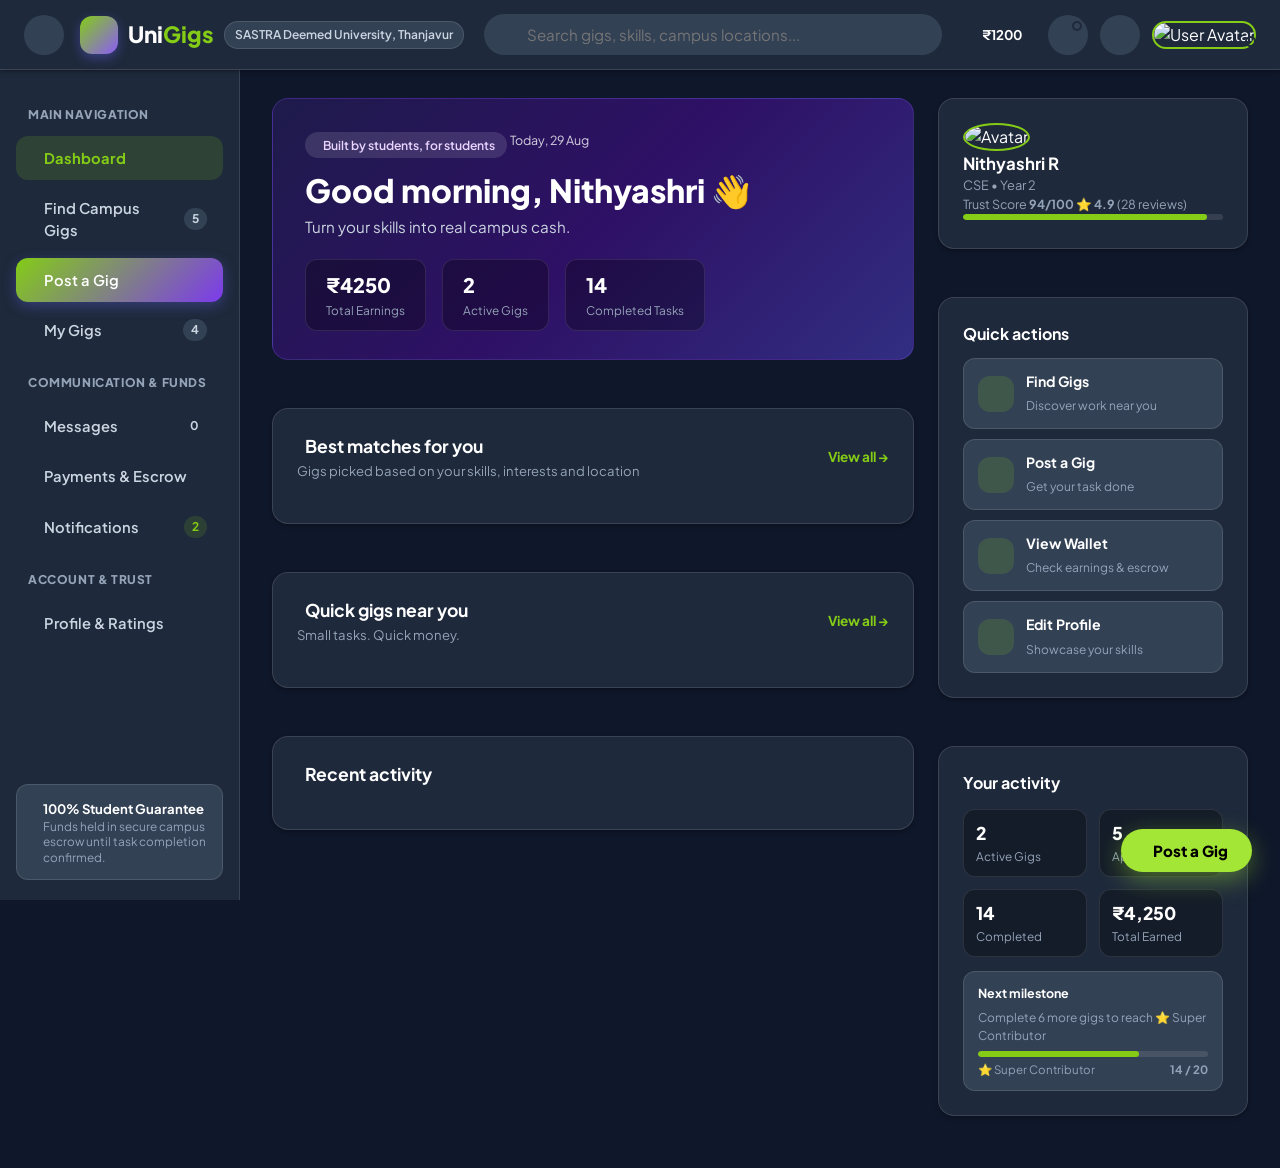
==== commit ae5d9fb0: "Redesign UniGigs UI/UX to match exact mockup screenshot layout, purple hero card, electric lime high" ====
--- a/index.html
+++ b/index.html
@@ -438,181 +438,175 @@
 
                 <!-- 2. DASHBOARD VIEW -->
                 <section id="dashboard-view" class="view-section active">
-                    <!-- DASHBOARD HERO BANNER -->
-                    <div class="dashboard-hero">
-                        <div class="hero-text">
-                            <div class="welcome-tag">
-                                <span class="badge badge-success" id="dash-verification-pill"><i
-                                        class="ri-shield-check-fill"></i> Verified Student</span>
-                                <span class="timestamp-tag" id="dash-current-date">Today, 29 Aug</span>
-                            </div>
-                            <h1 id="dash-greeting-text">Good evening, Nithyashri 👋</h1>
-                            <p>Turn spare time into campus cash. You have <strong
-                                    id="dash-active-count-text">2 active gigs</strong> in progress.</p>
-                        </div>
-                        <div class="hero-actions">
-                            <button class="btn btn-primary nav-link" data-target="marketplace">
-                                <i class="ri-compass-line"></i> Find Gigs
-                            </button>
-                            <button class="btn btn-outline-light nav-link" data-target="post-gig">
-                                <i class="ri-add-line"></i> Post a Gig
-                            </button>
-                        </div>
-                    </div>
-
-                    <!-- OPPORTUNITY BANNER -->
-                    <div class="dash-opportunity-card">
-                        <div>
-                            <span class="badge badge-primary"><i class="ri-pulse-line"></i> Campus Earnings Opportunity</span>
-                            <h3 style="margin-top: 6px; font-size: 1.25rem;">Earn from your skills today</h3>
-                            <p class="text-muted" style="font-size: 0.85rem;">Discover high-paying tasks matching your C++ and Web Design profile.</p>
-                        </div>
-                        <div style="display: flex; align-items: center; gap: 16px;">
-                            <div style="text-align: right;">
-                                <span style="font-size: 0.76rem; color: var(--text-muted); text-transform: uppercase;">Available Payouts</span>
-                                <div class="opportunity-badge-val" id="dash-potential-earnings">₹1,240</div>
-                            </div>
-                            <button class="btn btn-primary nav-link" data-target="marketplace">Find Work →</button>
-                        </div>
-                    </div>
-
-                    <!-- STATS GRID -->
-                    <div class="stats-grid">
-                        <div class="stat-card">
-                            <div class="stat-icon earnings"><i class="ri-money-rupee-circle-line"></i></div>
-                            <div class="stat-info">
-                                <span class="stat-label">Total Earnings</span>
-                                <h3 class="stat-value" id="dash-total-earnings">₹4,250</h3>
-                                <span class="stat-subtext positive"><i class="ri-arrow-up-line"></i> ₹850 this
-                                    week</span>
-                            </div>
-                        </div>
-
-                        <div class="stat-card">
-                            <div class="stat-icon active-gig"><i class="ri-flashlight-line"></i></div>
-                            <div class="stat-info">
-                                <span class="stat-label">Active Gigs</span>
-                                <h3 class="stat-value" id="dash-active-gigs-count">2</h3>
-                                <span class="stat-subtext">1 Posted • 1 Working</span>
-                            </div>
-                        </div>
-
-                        <div class="stat-card">
-                            <div class="stat-icon completed"><i class="ri-checkbox-circle-line"></i></div>
-                            <div class="stat-info">
-                                <span class="stat-label">Completed Tasks</span>
-                                <h3 class="stat-value" id="dash-completed-count">14</h3>
-                                <span class="stat-subtext">100% Completion rate</span>
-                            </div>
-                        </div>
-
-                        <div class="stat-card">
-                            <div class="stat-icon pending"><i class="ri-time-line"></i></div>
-                            <div class="stat-info">
-                                <span class="stat-label">Pending Escrow</span>
-                                <h3 class="stat-value" id="dash-pending-payouts">₹650</h3>
-                                <span class="stat-subtext text-muted">Protected in Escrow</span>
-                            </div>
-                        </div>
-                    </div>
-
-                    <!-- DASHBOARD MAIN TWO COLUMNS -->
-                    <div class="dashboard-columns">
-                        <!-- LEFT COLUMN: QUICK ACTIONS + ACTIVE GIGS -->
-                        <div class="dash-left">
-
-                            <!-- ACTIVE & MY GIGS SNAPSHOT CARD -->
-                            <div class="content-card">
-                                <div class="card-header">
-                                    <h3><i class="ri-time-fill highlight-icon"></i> Your Active Campus Tasks</h3>
-                                    <a href="#my-gigs" class="card-link nav-link" data-target="my-gigs">View All My Gigs
-                                        →</a>
-                                </div>
-                                <div class="active-gigs-list" id="dash-active-gigs-container">
-                                    <!-- Dynamic Active Gigs render here -->
-                                </div>
-                            </div>
-
-                            <!-- BEST MATCHES FOR YOU (SMART AI MATCHING) -->
+                    <!-- 3-COLUMN LAYOUT GRID (Left: Center Content, Right: User Profile & Quick Actions) -->
+                    <div class="dashboard-grid-3col">
+                        <!-- CENTER COLUMN -->
+                        <div class="dash-center-col">
+                            <!-- PURPLE HERO BANNER -->
+                            <div class="dashboard-hero-purple">
+                                <div class="d-flex align-items-center justify-content-between">
+                                    <span class="hero-top-badge"><i class="ri-user-heart-line"></i> Built by students, for students</span>
+                                    <span class="timestamp-tag" id="dash-current-date" style="font-size:0.78rem; opacity:0.8">Today, 29 Aug</span>
+                                </div>
+                                <h1 id="dash-greeting-text">Good evening, <span class="text-lime">Nithyashri</span> 👋</h1>
+                                <p>Turn your skills into real campus cash.</p>
+
+                                <div class="hero-stats-row">
+                                    <div class="hero-stat-pill">
+                                        <strong id="dash-total-earnings">₹4,250</strong>
+                                        <span>Total Earnings</span>
+                                    </div>
+                                    <div class="hero-stat-pill">
+                                        <strong id="dash-active-gigs-count">2</strong>
+                                        <span>Active Gigs</span>
+                                    </div>
+                                    <div class="hero-stat-pill">
+                                        <strong id="dash-completed-count">14</strong>
+                                        <span>Completed Tasks</span>
+                                    </div>
+                                </div>
+                            </div>
+
+                            <!-- BEST MATCHES FOR YOU -->
                             <div class="content-card best-matches-card">
                                 <div class="card-header flex-header-wrap">
                                     <div>
-                                        <h3><i class="ri-sparkles-fill highlight-icon text-accent"></i> Best Matches for
-                                            You</h3>
-                                        <p class="card-subtitle-sm">Smart AI recommendations tailored to your skills,
-                                            department & payout preferences</p>
-                                    </div>
-                                    <div class="header-sort-controls">
-                                        <label for="dash-match-sort" class="sort-label"><i class="ri-sort-desc"></i>
-                                            Sort:</label>
-                                        <select id="dash-match-sort" class="select-sm">
-                                            <option value="best-match" selected>Best Match</option>
-                                            <option value="highest-pay">Highest Pay</option>
-                                            <option value="nearest">Nearest</option>
-                                            <option value="newest">Newest</option>
-                                        </select>
-                                    </div>
+                                        <h3><i class="ri-flashlight-fill highlight-icon text-accent"></i> Best matches for you</h3>
+                                        <p class="card-subtitle-sm">Gigs picked based on your skills, interests and location</p>
+                                    </div>
+                                    <a href="#marketplace" class="card-link nav-link" data-target="marketplace">View all →</a>
                                 </div>
                                 <div class="best-matches-scroll-container" id="dash-best-matches-container">
                                     <!-- Dynamic Smart Matched Cards render here -->
                                 </div>
                             </div>
 
-                            <!-- RECOMMENDED / URGENT GIGS NEARBY -->
+                            <!-- QUICK GIGS NEAR YOU -->
                             <div class="content-card">
                                 <div class="card-header">
-                                    <h3><i class="ri-fire-fill highlight-icon"></i> Recommended Gigs Near You</h3>
-                                    <a href="#marketplace" class="card-link nav-link" data-target="marketplace">Explore
-                                        Marketplace →</a>
+                                    <div>
+                                        <h3><i class="ri-map-pin-2-fill highlight-icon"></i> Quick gigs near you</h3>
+                                        <p class="card-subtitle-sm">Small tasks. Quick money.</p>
+                                    </div>
+                                    <a href="#marketplace" class="card-link nav-link" data-target="marketplace">View all →</a>
                                 </div>
                                 <div class="gigs-grid-mini" id="dash-recommended-gigs">
-                                    <!-- Dynamic recommended cards -->
-                                </div>
-                            </div>
-
-                        </div>
-
-                        <!-- RIGHT COLUMN: NOTIFICATIONS SNAPSHOT + RECENT ACTIVITY + PROFILE CARD -->
-                        <div class="dash-right">
-
-                            <!-- QUICK WALLET / ESCROW SNAPSHOT -->
-                            <div class="content-card wallet-quick-card">
-                                <div class="wallet-balance-row">
-                                    <div>
-                                        <span class="label">Escrow Wallet Balance</span>
-                                        <h2 id="dash-card-wallet-bal">₹1,200</h2>
-                                    </div>
-                                    <button class="btn btn-sm btn-light nav-link" data-target="payments">
-                                        <i class="ri-add-line"></i> Add Funds
-                                    </button>
-                                </div>
-                                <div class="upi-tag">
-                                    <i class="ri-qr-code-line"></i> Instant UPI Withdrawals (GPay, PhonePe, Paytm)
-                                </div>
-                            </div>
-
-                            <!-- RECENT NOTIFICATIONS WIDGET -->
+                                    <!-- Dynamic quick gigs -->
+                                </div>
+                            </div>
+
+                            <!-- RECENT ACTIVITY -->
                             <div class="content-card">
                                 <div class="card-header">
-                                    <h3><i class="ri-notification-3-fill highlight-icon"></i> Recent Alerts</h3>
-                                    <a href="#notifications" class="card-link nav-link" data-target="notifications">All
-                                        Notifications</a>
-                                </div>
-                                <div class="notif-widget-list" id="dash-notif-widget">
-                                    <!-- Dynamic list -->
-                                </div>
-                            </div>
-
-                            <!-- TOP RATED CAMPUS WORKERS -->
+                                    <h3><i class="ri-history-line highlight-icon"></i> Recent activity</h3>
+                                </div>
+                                <div class="active-gigs-list" id="dash-active-gigs-container">
+                                    <!-- Dynamic Active Gigs render here -->
+                                </div>
+                            </div>
+                        </div>
+
+                        <!-- RIGHT SIDEBAR COLUMN -->
+                        <div class="dash-right-col">
+                            <!-- PROFILE SUMMARY CARD -->
                             <div class="content-card">
-                                <div class="card-header">
-                                    <h3><i class="ri-medal-fill highlight-icon"></i> Top Campus Hustlers</h3>
-                                </div>
-                                <div class="top-workers-list" id="dash-top-workers">
-                                    <!-- Dynamic list of workers -->
-                                </div>
-                            </div>
-
+                                <div class="d-flex align-items-center gap-3 mb-3">
+                                    <img src="https://images.unsplash.com/photo-1534528741775-53994a69daeb?auto=format&fit=crop&w=120&q=80" alt="Avatar" style="width:50px; height:50px; border-radius:50%; object-fit:cover; border:2px solid var(--primary)">
+                                    <div>
+                                        <strong style="font-size:1.05rem" id="dash-profile-name">Nithyashri R <i class="ri-checkbox-circle-fill text-success"></i></strong>
+                                        <p class="text-muted mb-0" style="font-size:0.8rem" id="dash-profile-dept">CSE • Year 2</p>
+                                    </div>
+                                </div>
+                                <div class="d-flex align-items-center justify-content-between text-muted mb-1" style="font-size:0.78rem">
+                                    <span>Trust Score <strong>94/100</strong></span>
+                                    <span>⭐ <strong>4.9</strong> (28 reviews)</span>
+                                </div>
+                                <div class="milestone-progress-bar">
+                                    <div class="milestone-progress-fill" style="width: 94%"></div>
+                                </div>
+                            </div>
+
+                            <!-- QUICK ACTIONS CARD -->
+                            <div class="content-card">
+                                <h3 style="font-size:1rem"><i class="ri-flashlight-fill text-accent"></i> Quick actions</h3>
+                                <div class="quick-actions-list">
+                                    <div class="quick-action-item nav-link" data-target="marketplace">
+                                        <div class="quick-action-left">
+                                            <div class="quick-action-icon"><i class="ri-search-line"></i></div>
+                                            <div class="quick-action-text">
+                                                <strong>Find Gigs</strong>
+                                                <span>Discover work near you</span>
+                                            </div>
+                                        </div>
+                                        <i class="ri-arrow-right-s-line chevron"></i>
+                                    </div>
+                                    <div class="quick-action-item nav-link" data-target="post-gig">
+                                        <div class="quick-action-left">
+                                            <div class="quick-action-icon"><i class="ri-checkbox-circle-line"></i></div>
+                                            <div class="quick-action-text">
+                                                <strong>Post a Gig</strong>
+                                                <span>Get your task done</span>
+                                            </div>
+                                        </div>
+                                        <i class="ri-arrow-right-s-line chevron"></i>
+                                    </div>
+                                    <div class="quick-action-item nav-link" data-target="payments">
+                                        <div class="quick-action-left">
+                                            <div class="quick-action-icon"><i class="ri-wallet-3-line"></i></div>
+                                            <div class="quick-action-text">
+                                                <strong>View Wallet</strong>
+                                                <span>Check earnings & escrow</span>
+                                            </div>
+                                        </div>
+                                        <i class="ri-arrow-right-s-line chevron"></i>
+                                    </div>
+                                    <div class="quick-action-item nav-link" data-target="profile">
+                                        <div class="quick-action-left">
+                                            <div class="quick-action-icon"><i class="ri-user-3-line"></i></div>
+                                            <div class="quick-action-text">
+                                                <strong>Edit Profile</strong>
+                                                <span>Showcase your skills</span>
+                                            </div>
+                                        </div>
+                                        <i class="ri-arrow-right-s-line chevron"></i>
+                                    </div>
+                                </div>
+                            </div>
+
+                            <!-- YOUR ACTIVITY CARD -->
+                            <div class="content-card">
+                                <h3 style="font-size:1rem; margin-bottom:14px">Your activity</h3>
+                                <div style="display:grid; grid-template-columns:1fr 1fr; gap:12px">
+                                    <div class="hero-stat-pill" style="padding:10px 12px">
+                                        <strong style="font-size:1.1rem" id="side-active-count">2</strong>
+                                        <span>Active Gigs</span>
+                                    </div>
+                                    <div class="hero-stat-pill" style="padding:10px 12px">
+                                        <strong style="font-size:1.1rem">5</strong>
+                                        <span>Applications</span>
+                                    </div>
+                                    <div class="hero-stat-pill" style="padding:10px 12px">
+                                        <strong style="font-size:1.1rem" id="side-completed-count">14</strong>
+                                        <span>Completed</span>
+                                    </div>
+                                    <div class="hero-stat-pill" style="padding:10px 12px">
+                                        <strong style="font-size:1.1rem" id="side-total-earned">₹4,250</strong>
+                                        <span>Total Earned</span>
+                                    </div>
+                                </div>
+
+                                <div class="milestone-box">
+                                    <div class="milestone-title">Next milestone</div>
+                                    <p style="font-size:0.75rem; color:var(--text-muted); margin-bottom:6px">Complete 6 more gigs to reach ⭐ Super Contributor</p>
+                                    <div class="milestone-progress-bar">
+                                        <div class="milestone-progress-fill" style="width: 70%"></div>
+                                    </div>
+                                    <div class="milestone-footer">
+                                        <span>⭐ Super Contributor</span>
+                                        <strong>14 / 20</strong>
+                                    </div>
+                                </div>
+                            </div>
                         </div>
                     </div>
                 </section>
@@ -1587,6 +1581,11 @@
         </div>
     </div>
 
+    <!-- FLOATING LIME POST GIG CTA BUTTON -->
+    <button class="floating-post-btn nav-link" data-target="post-gig" id="floating-post-gig-btn">
+        <i class="ri-add-line" style="font-size:1.2rem; font-weight:800"></i> Post a Gig
+    </button>
+
     <!-- MAIN SCRIPT -->
     <script src="java.js"></script>
 </body>
--- a/style.css
+++ b/style.css
@@ -4,38 +4,41 @@
 
 /* 1. CSS VARIABLES & THEME TOKENS */
 :root {
-    /* Single Primary Accent Color (#10b981) */
-    --primary: #10b981;
-    --primary-hover: #059669;
-    --primary-light: rgba(16, 185, 129, 0.12);
-    --primary-glow: rgba(16, 185, 129, 0.25);
+    /* Screenshot Brand Palette */
+    --primary: #84cc16; /* Electric Lime Green */
+    --primary-hover: #65a30d;
+    --primary-light: rgba(132, 204, 22, 0.15);
+    --primary-glow: rgba(132, 204, 22, 0.3);
+
+    --lime-accent: #a3e635; /* Bright Electric Lime text/button */
+    --purple-hero: linear-gradient(135deg, #1e1b4b 0%, #2e1065 50%, #312e81 100%);
+    --purple-chip: rgba(147, 51, 234, 0.2);
+    --purple-chip-text: #c084fc;
 
     /* Semantic Status Colors */
     --color-success: #22c55e;
     --color-success-light: rgba(34, 197, 94, 0.12);
-
     --color-warning: #f59e0b;
     --color-warning-light: rgba(245, 158, 11, 0.12);
-
     --color-danger: #ef4444;
     --color-danger-light: rgba(239, 68, 68, 0.12);
-
     --color-info: #3b82f6;
     --color-info-light: rgba(59, 130, 246, 0.12);
 
-    /* Solid Dark Neutral Surfaces */
-    --bg-main: #0b0f19;
-    --bg-surface: #111827;
-    --bg-card: #151d30;
-    --bg-card-hover: #1c2742;
-    --bg-input: #1e293b;
-    --border-color: rgba(255, 255, 255, 0.08);
-    --border-hover: rgba(255, 255, 255, 0.18);
-
-    --text-primary: #f8fafc;
+    /* Screenshot Dark Surfaces */
+    --bg-main: #090d16;
+    --bg-sidebar: #0c101c;
+    --bg-surface: #0c101c;
+    --bg-card: #121826;
+    --bg-card-hover: #172033;
+    --bg-input: #192033;
+    --border-color: rgba(255, 255, 255, 0.07);
+    --border-hover: rgba(255, 255, 255, 0.16);
+
+    --text-primary: #ffffff;
     --text-secondary: #cbd5e1;
     --text-muted: #94a3b8;
-    --text-inverse: #0b0f19;
+    --text-inverse: #000000;
 
     --shadow-sm: 0 2px 4px rgba(0, 0, 0, 0.3);
     --shadow-md: 0 4px 20px rgba(0, 0, 0, 0.4);
@@ -58,7 +61,7 @@
     --text-label: 0.74rem;
 
     --header-height: 70px;
-    --sidebar-width: 250px;
+    --sidebar-width: 240px;
     --transition: all 0.2s ease-in-out;
 }
 
@@ -842,60 +845,206 @@
     font-weight: 700;
 }
 
-/* 6. DASHBOARD SPECIFIC STYLES */
-.dashboard-hero {
-    background: linear-gradient(135deg, #4f46e5 0%, #7c3aed 50%, #6366f1 100%);
+/* 6. DASHBOARD SPECIFIC STYLES MATCHING SCREENSHOT */
+.dashboard-hero-purple {
+    background: var(--purple-hero);
     border-radius: var(--radius-lg);
-    padding: 32px 36px;
+    padding: 28px 32px;
     color: #ffffff;
-    display: flex;
-    align-items: center;
-    justify-content: space-between;
-    margin-bottom: 28px;
-    box-shadow: 0 10px 25px rgba(99, 102, 241, 0.3);
+    border: 1px solid rgba(139, 92, 246, 0.25);
+    margin-bottom: 24px;
     position: relative;
     overflow: hidden;
 }
 
-.dashboard-hero::after {
-    content: '';
-    position: absolute;
-    right: -40px;
-    bottom: -40px;
-    width: 220px;
-    height: 220px;
-    background: rgba(255, 255, 255, 0.08);
-    border-radius: 50%;
-    pointer-events: none;
-}
-
-.welcome-tag {
+.dashboard-hero-purple .hero-top-badge {
+    display: inline-flex;
+    align-items: center;
+    gap: 6px;
+    background: rgba(255, 255, 255, 0.12);
+    padding: 4px 12px;
+    border-radius: var(--radius-full);
+    font-size: 0.76rem;
+    font-weight: 600;
+    color: #e9d5ff;
+}
+
+.dashboard-hero-purple h1 {
+    font-size: 2rem;
+    font-weight: 800;
+    line-height: 1.25;
+    margin: 12px 0 6px;
+}
+
+.dashboard-hero-purple h1 .text-lime {
+    color: var(--lime-accent);
+}
+
+.dashboard-hero-purple p {
+    font-size: 0.95rem;
+    color: #cbd5e1;
+    margin-bottom: 20px;
+}
+
+.hero-stats-row {
+    display: flex;
+    gap: 16px;
+    flex-wrap: wrap;
+}
+
+.hero-stat-pill {
+    background: rgba(0, 0, 0, 0.3);
+    border: 1px solid rgba(255, 255, 255, 0.1);
+    padding: 10px 20px;
+    border-radius: var(--radius-md);
+    display: flex;
+    flex-direction: column;
+    gap: 2px;
+}
+
+.hero-stat-pill strong {
+    font-size: 1.25rem;
+    font-weight: 800;
+    color: #ffffff;
+}
+
+.hero-stat-pill span {
+    font-size: 0.74rem;
+    color: var(--text-muted);
+}
+
+/* 3-COLUMN DASHBOARD LAYOUT */
+.dashboard-grid-3col {
+    display: grid;
+    grid-template-columns: 1fr 310px;
+    gap: 24px;
+}
+
+.dash-center-col,
+.dash-right-col {
+    display: flex;
+    flex-direction: column;
+    gap: 24px;
+}
+
+/* QUICK ACTIONS LIST */
+.quick-actions-list {
+    display: flex;
+    flex-direction: column;
+    gap: 10px;
+    margin-top: 12px;
+}
+
+.quick-action-item {
+    display: flex;
+    align-items: center;
+    justify-content: space-between;
+    padding: 12px 14px;
+    background-color: var(--bg-input);
+    border: 1px solid var(--border-color);
+    border-radius: var(--radius-md);
+    transition: var(--transition);
+    cursor: pointer;
+}
+
+.quick-action-item:hover {
+    background-color: var(--bg-card-hover);
+    border-color: var(--primary);
+}
+
+.quick-action-left {
     display: flex;
     align-items: center;
     gap: 12px;
-    margin-bottom: 8px;
-}
-
-.timestamp-tag {
-    font-size: 0.8rem;
-    opacity: 0.85;
-}
-
-.dashboard-hero h1 {
-    font-size: 1.9rem;
+}
+
+.quick-action-icon {
+    width: 36px;
+    height: 36px;
+    border-radius: var(--radius-md);
+    background-color: var(--primary-light);
+    color: var(--primary);
+    display: flex;
+    align-items: center;
+    justify-content: center;
+    font-size: 1.1rem;
+}
+
+.quick-action-text strong {
+    font-size: 0.88rem;
+    display: block;
+    color: var(--text-primary);
+}
+
+.quick-action-text span {
+    font-size: 0.75rem;
+    color: var(--text-muted);
+}
+
+.quick-action-item i.chevron {
+    color: var(--text-muted);
+    font-size: 1.1rem;
+}
+
+/* FLOATING LIME POST GIG CTA */
+.floating-post-btn {
+    position: fixed;
+    bottom: 28px;
+    right: 28px;
+    background-color: var(--lime-accent);
+    color: #000000;
     font-weight: 800;
+    font-size: 0.95rem;
+    padding: 12px 24px;
+    border-radius: var(--radius-full);
+    box-shadow: 0 8px 25px rgba(163, 230, 53, 0.4);
+    display: inline-flex;
+    align-items: center;
+    gap: 8px;
+    z-index: 900;
+    transition: var(--transition);
+}
+
+.floating-post-btn:hover {
+    transform: translateY(-3px) scale(1.03);
+    background-color: #84cc16;
+}
+
+/* MILESTONE PROGRESS BAR */
+.milestone-box {
+    background-color: var(--bg-input);
+    border: 1px solid var(--border-color);
+    border-radius: var(--radius-md);
+    padding: 12px 14px;
+    margin-top: 14px;
+}
+
+.milestone-title {
+    font-size: 0.78rem;
+    font-weight: 700;
+    color: var(--text-primary);
     margin-bottom: 6px;
 }
 
-.dashboard-hero p {
-    font-size: 0.98rem;
-    opacity: 0.9;
-}
-
-.hero-actions {
-    display: flex;
-    gap: 12px;
-    z-index: 2;
+.milestone-progress-bar {
+    height: 6px;
+    background-color: rgba(255, 255, 255, 0.1);
+    border-radius: var(--radius-full);
+    overflow: hidden;
+    margin-bottom: 4px;
+}
+
+.milestone-progress-fill {
+    height: 100%;
+    background-color: var(--primary);
+    border-radius: var(--radius-full);
+}
+
+.milestone-footer {
+    display: flex;
+    justify-content: space-between;
+    font-size: 0.72rem;
+    color: var(--text-muted);
 }
 
 /* STATS GRID */
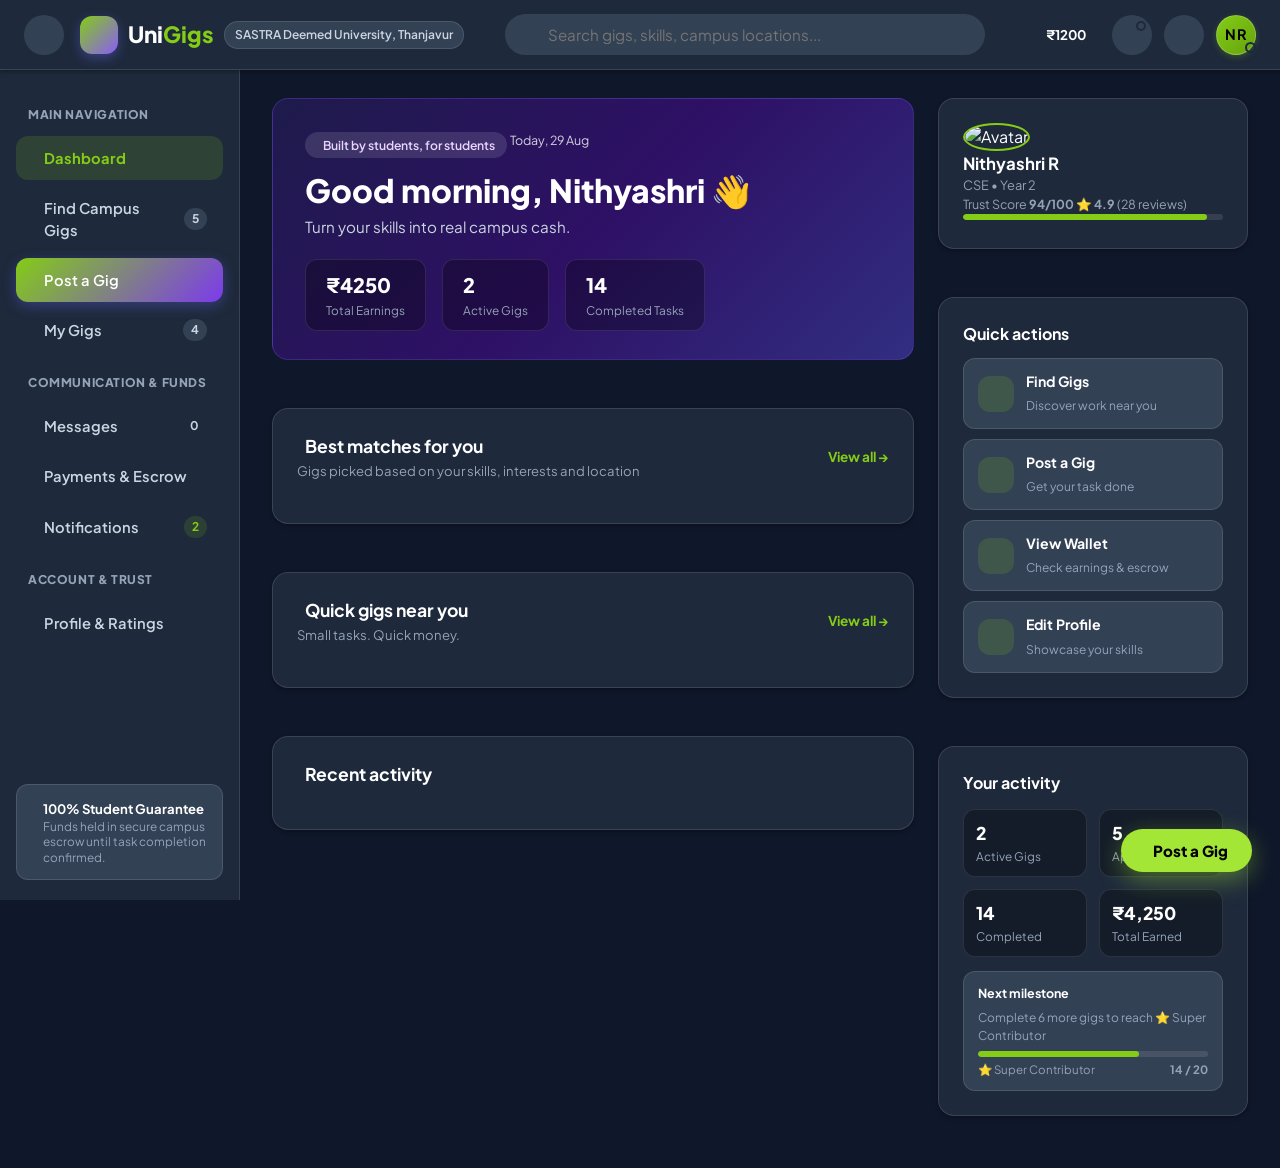
==== commit 1a055c5a: "Improve UniGigs Frontend UX & Mobile Responsiveness: Initials-based avatar system (getInitials), res" ====
--- a/index.html
+++ b/index.html
@@ -20,6 +20,9 @@
 
 <body class="light-theme">
 
+    <!-- Sidebar Overlay Backdrop for Mobile Drawer -->
+    <div id="sidebar-overlay" class="sidebar-overlay hidden" aria-hidden="true"></div>
+
     <!-- Toast Notification Container -->
     <div id="toast-container" class="toast-container" aria-live="polite"></div>
 
@@ -29,7 +32,7 @@
         <!-- HEADER BAR -->
         <header id="main-header" class="main-header">
             <div class="header-left">
-                <button id="sidebar-toggle-btn" class="icon-btn mobile-only" aria-label="Toggle navigation menu">
+                <button id="sidebar-toggle-btn" class="icon-btn mobile-only" aria-label="Toggle navigation menu" aria-expanded="false">
                     <i class="ri-menu-line"></i>
                 </button>
                 <a href="#dashboard" class="logo-brand nav-link" data-target="dashboard">
@@ -79,8 +82,7 @@
                     </button>
 
                     <div class="user-avatar-menu" id="user-avatar-trigger">
-                        <img src="https://images.unsplash.com/photo-1534528741775-53994a69daeb?auto=format&fit=crop&w=120&q=80"
-                            alt="User Avatar" class="header-avatar" id="header-user-avatar">
+                        <div id="header-user-avatar" class="avatar-circle avatar-md">NR</div>
                         <span class="status-indicator online"></span>
                         <div class="dropdown-menu hidden" id="avatar-dropdown">
                             <div class="dropdown-header">
@@ -1586,6 +1588,8 @@
         <i class="ri-add-line" style="font-size:1.2rem; font-weight:800"></i> Post a Gig
     </button>
 
+    <!-- API CLIENT UTILITY -->
+    <script src="api.js"></script>
     <!-- MAIN SCRIPT -->
     <script src="java.js"></script>
 </body>
--- a/style.css
+++ b/style.css
@@ -87,6 +87,75 @@
 
 html {
     scroll-behavior: smooth;
+    overflow-x: hidden !important;
+    width: 100%;
+}
+
+body {
+    overflow-x: hidden !important;
+    width: 100%;
+}
+
+/* Initials Avatar Component Styles */
+.avatar-circle {
+    display: inline-flex !important;
+    align-items: center !important;
+    justify-content: center !important;
+    border-radius: 50% !important;
+    background: linear-gradient(135deg, var(--primary) 0%, var(--primary-hover) 100%) !important;
+    color: #000000 !important;
+    font-weight: 700 !important;
+    text-transform: uppercase !important;
+    user-select: none !important;
+    letter-spacing: 0.5px !important;
+    flex-shrink: 0 !important;
+    box-shadow: 0 2px 6px rgba(132, 204, 22, 0.25) !important;
+    border: 1.5px solid rgba(255, 255, 255, 0.2) !important;
+}
+
+.avatar-sm {
+    width: 32px !important;
+    height: 32px !important;
+    font-size: 0.75rem !important;
+}
+
+.avatar-md {
+    width: 40px !important;
+    height: 40px !important;
+    font-size: 0.9rem !important;
+}
+
+.avatar-lg {
+    width: 64px !important;
+    height: 64px !important;
+    font-size: 1.4rem !important;
+}
+
+.avatar-xl {
+    width: 80px !important;
+    height: 80px !important;
+    font-size: 1.8rem !important;
+}
+
+/* Sidebar Drawer Backdrop Overlay */
+.sidebar-overlay {
+    position: fixed;
+    top: 0;
+    left: 0;
+    width: 100vw;
+    height: 100vh;
+    background: rgba(0, 0, 0, 0.65);
+    backdrop-filter: blur(4px);
+    -webkit-backdrop-filter: blur(4px);
+    z-index: 998;
+    opacity: 1;
+    transition: opacity 0.25s ease-in-out;
+}
+
+.sidebar-overlay.hidden {
+    opacity: 0;
+    pointer-events: none;
+    display: none;
 }
 
 body {
@@ -2451,7 +2520,26 @@
 
 @media (max-width: 768px) {
     .app-sidebar {
-        display: none;
+        display: flex !important;
+        position: fixed !important;
+        top: 0 !important;
+        left: 0 !important;
+        width: 280px !important;
+        max-width: 85vw !important;
+        height: 100vh !important;
+        z-index: 999 !important;
+        transform: translateX(-100%) !important;
+        transition: transform 0.3s cubic-bezier(0.4, 0, 0.2, 1) !important;
+        box-shadow: 4px 0 25px rgba(0, 0, 0, 0.6) !important;
+        background-color: var(--bg-sidebar) !important;
+    }
+
+    .app-sidebar.sidebar-open {
+        transform: translateX(0) !important;
+    }
+
+    .campus-badge {
+        display: none !important;
     }
 
     .mobile-bottom-nav {
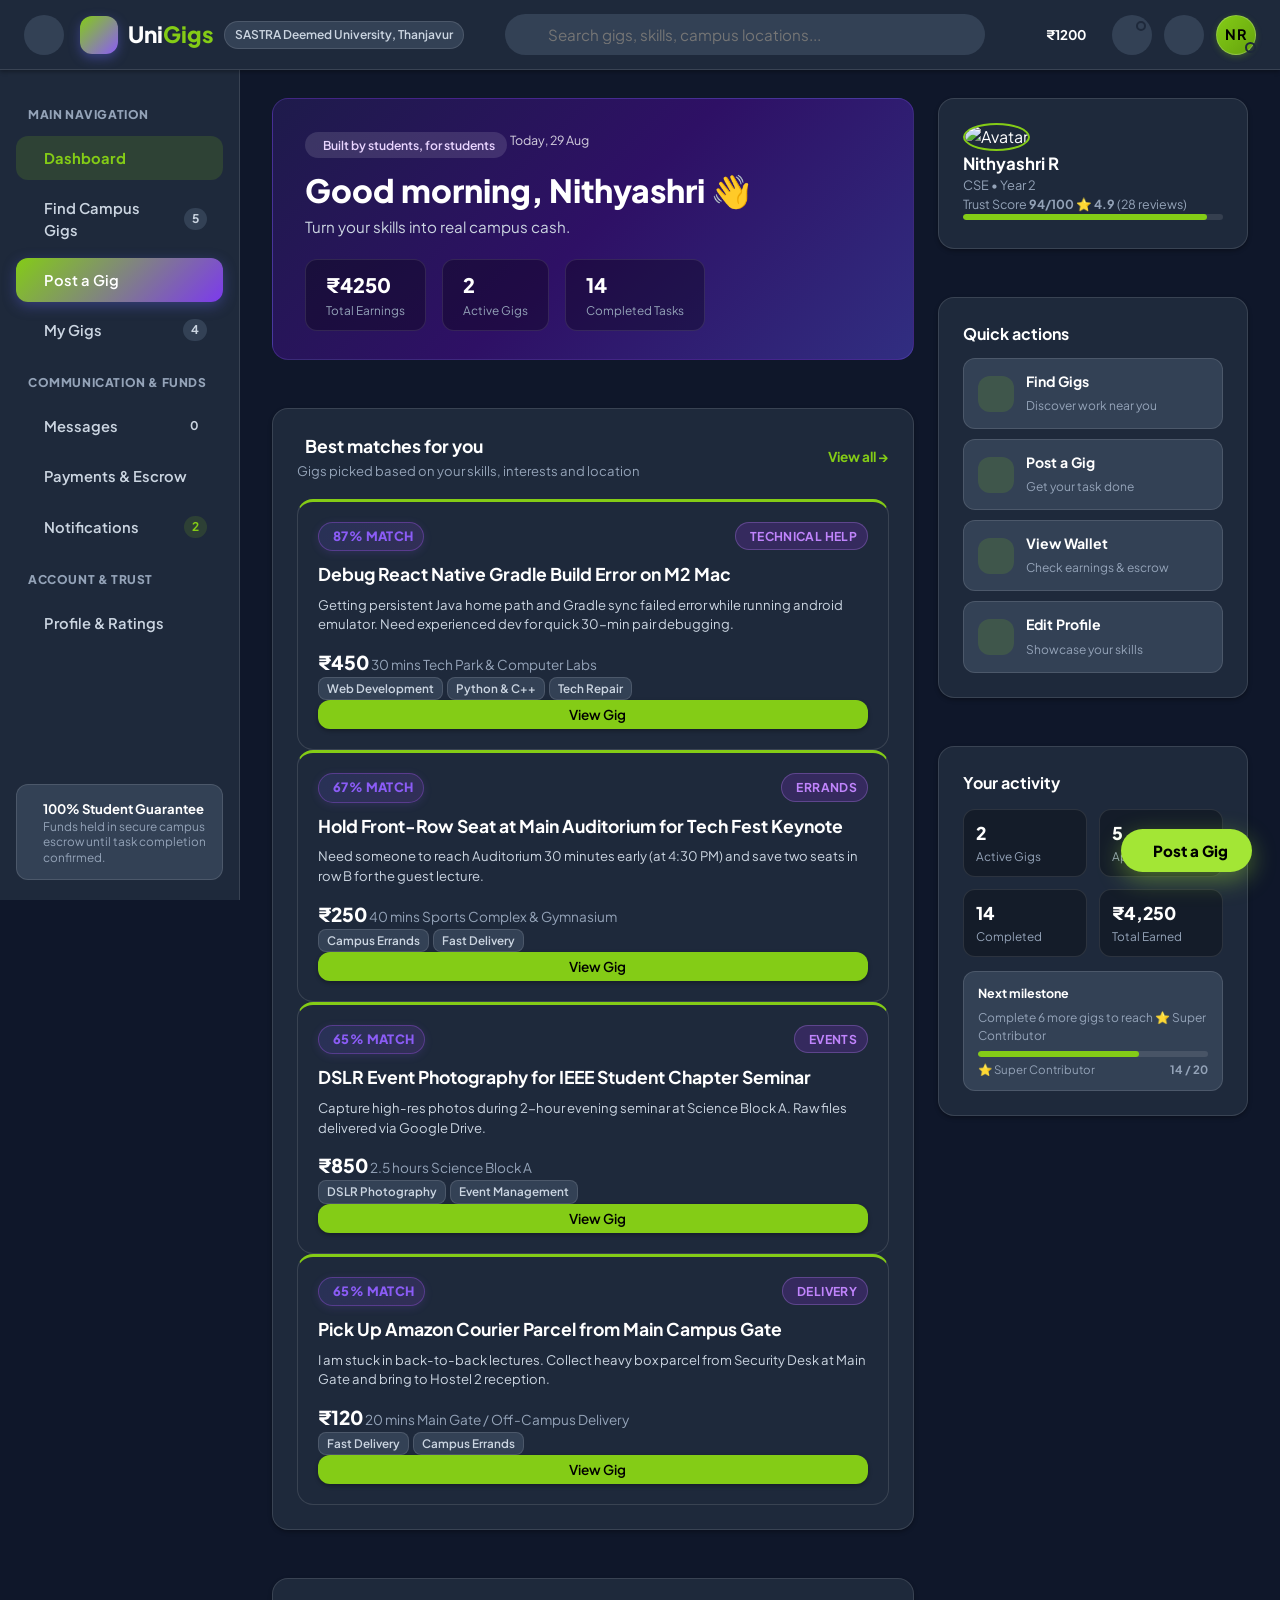
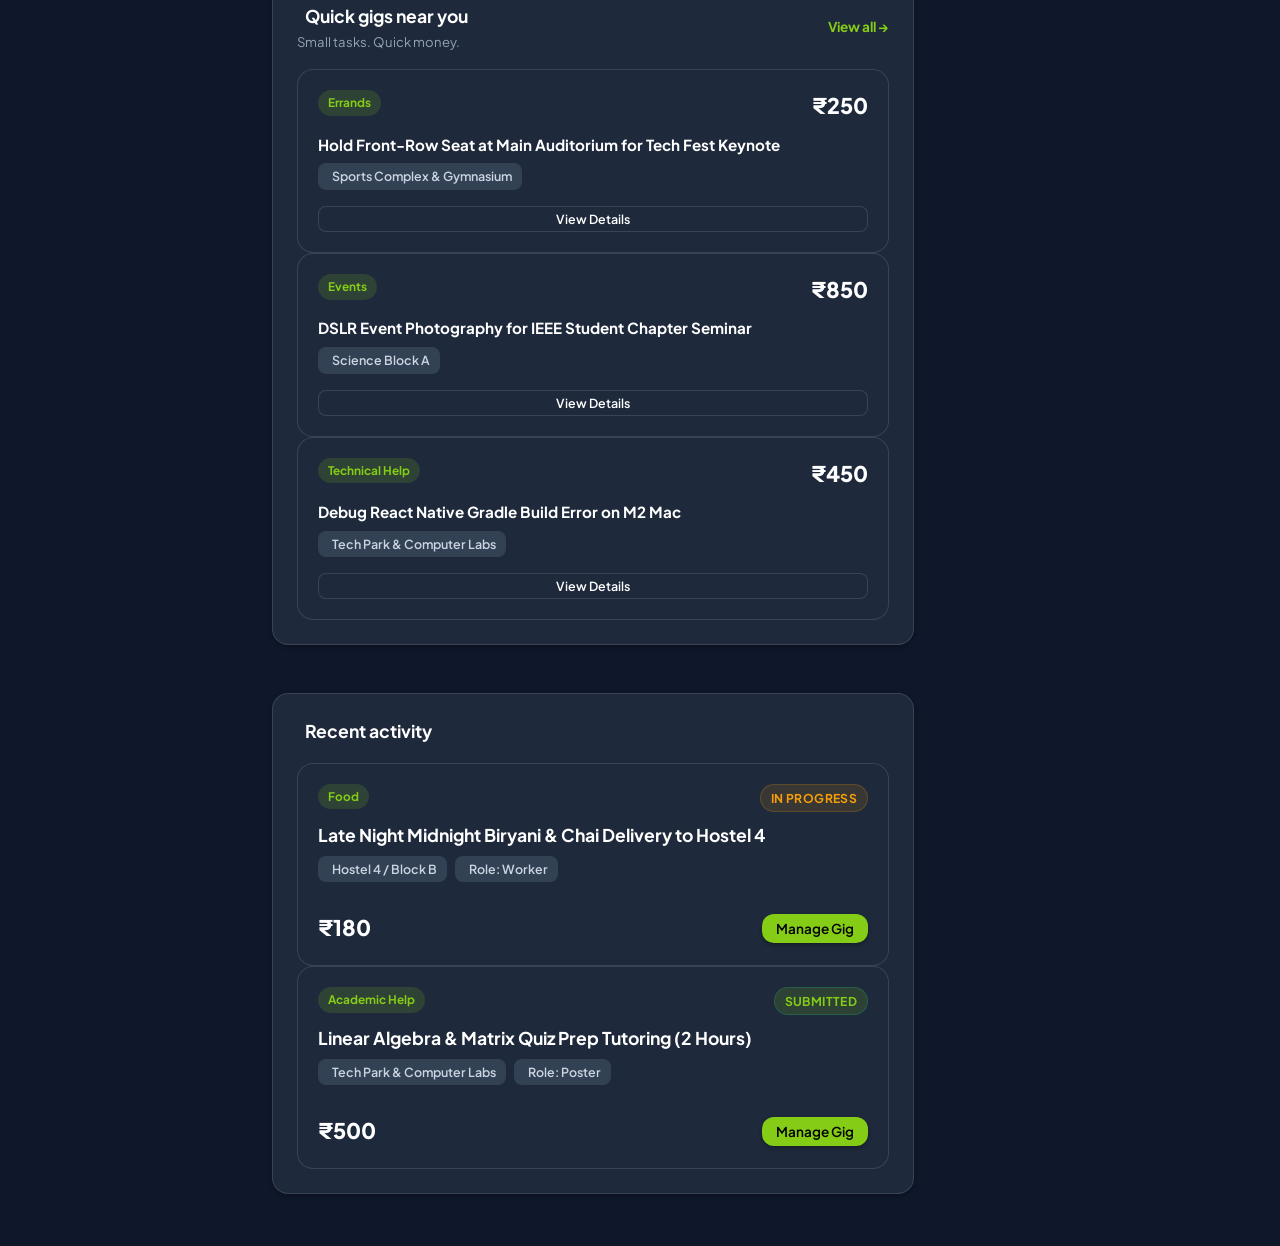
==== commit fdc481ea: "Fix dashboard button interactions and navigation" ====
--- a/index.html
+++ b/index.html
@@ -15,7 +15,7 @@
         rel="stylesheet">
     <!-- RemixIcon for rich icon set -->
     <link href="https://cdn.jsdelivr.net/npm/remixicon@3.5.0/fonts/remixicon.css" rel="stylesheet">
-    <link rel="stylesheet" href="style.css">
+    <link rel="stylesheet" href="style.css?v=1.0.8">
 </head>
 
 <body class="light-theme">
@@ -454,15 +454,15 @@
                                 <p>Turn your skills into real campus cash.</p>
 
                                 <div class="hero-stats-row">
-                                    <div class="hero-stat-pill">
+                                    <div class="hero-stat-pill nav-link" data-target="payments" style="cursor:pointer">
                                         <strong id="dash-total-earnings">₹4,250</strong>
                                         <span>Total Earnings</span>
                                     </div>
-                                    <div class="hero-stat-pill">
+                                    <div class="hero-stat-pill nav-link" data-target="my-gigs" style="cursor:pointer">
                                         <strong id="dash-active-gigs-count">2</strong>
                                         <span>Active Gigs</span>
                                     </div>
-                                    <div class="hero-stat-pill">
+                                    <div class="hero-stat-pill nav-link" data-target="my-gigs" style="cursor:pointer">
                                         <strong id="dash-completed-count">14</strong>
                                         <span>Completed Tasks</span>
                                     </div>
@@ -511,7 +511,7 @@
                         <!-- RIGHT SIDEBAR COLUMN -->
                         <div class="dash-right-col">
                             <!-- PROFILE SUMMARY CARD -->
-                            <div class="content-card">
+                            <div class="content-card nav-link" data-target="profile" style="cursor:pointer">
                                 <div class="d-flex align-items-center gap-3 mb-3">
                                     <img src="https://images.unsplash.com/photo-1534528741775-53994a69daeb?auto=format&fit=crop&w=120&q=80" alt="Avatar" style="width:50px; height:50px; border-radius:50%; object-fit:cover; border:2px solid var(--primary)">
                                     <div>
@@ -579,19 +579,19 @@
                             <div class="content-card">
                                 <h3 style="font-size:1rem; margin-bottom:14px">Your activity</h3>
                                 <div style="display:grid; grid-template-columns:1fr 1fr; gap:12px">
-                                    <div class="hero-stat-pill" style="padding:10px 12px">
+                                    <div class="hero-stat-pill nav-link" data-target="my-gigs" style="padding:10px 12px; cursor:pointer">
                                         <strong style="font-size:1.1rem" id="side-active-count">2</strong>
                                         <span>Active Gigs</span>
                                     </div>
-                                    <div class="hero-stat-pill" style="padding:10px 12px">
+                                    <div class="hero-stat-pill nav-link" data-target="my-gigs" style="padding:10px 12px; cursor:pointer">
                                         <strong style="font-size:1.1rem">5</strong>
                                         <span>Applications</span>
                                     </div>
-                                    <div class="hero-stat-pill" style="padding:10px 12px">
+                                    <div class="hero-stat-pill nav-link" data-target="my-gigs" style="padding:10px 12px; cursor:pointer">
                                         <strong style="font-size:1.1rem" id="side-completed-count">14</strong>
                                         <span>Completed</span>
                                     </div>
-                                    <div class="hero-stat-pill" style="padding:10px 12px">
+                                    <div class="hero-stat-pill nav-link" data-target="payments" style="padding:10px 12px; cursor:pointer">
                                         <strong style="font-size:1.1rem" id="side-total-earned">₹4,250</strong>
                                         <span>Total Earned</span>
                                     </div>
@@ -657,28 +657,37 @@
                         <!-- CATEGORY CHIPS SCROLLABLE -->
                         <div class="category-chips-row" id="category-chips-container">
                             <button class="cat-chip active" data-category="all">
-                                <i class="ri-apps-2-line"></i> All Categories <span class="count">12</span>
+                                <i class="ri-apps-2-line"></i> All Categories
+                            </button>
+                            <button class="cat-chip" data-category="Graphic Design">
+                                <i class="ri-palette-line"></i> Graphic Design
+                            </button>
+                            <button class="cat-chip" data-category="Programming">
+                                <i class="ri-code-s-slash-line"></i> Programming
+                            </button>
+                            <button class="cat-chip" data-category="Writing">
+                                <i class="ri-draft-line"></i> Writing
                             </button>
                             <button class="cat-chip" data-category="Delivery">
-                                <i class="ri-truck-line"></i> Delivery <span class="count">2</span>
+                                <i class="ri-truck-line"></i> Delivery
                             </button>
                             <button class="cat-chip" data-category="Food">
-                                <i class="ri-restaurant-line"></i> Food <span class="count">3</span>
+                                <i class="ri-restaurant-line"></i> Food
                             </button>
                             <button class="cat-chip" data-category="Printing">
-                                <i class="ri-printer-line"></i> Printing <span class="count">2</span>
+                                <i class="ri-printer-line"></i> Printing
                             </button>
                             <button class="cat-chip" data-category="Academic Help">
-                                <i class="ri-book-read-line"></i> Academic Help <span class="count">2</span>
+                                <i class="ri-book-read-line"></i> Academic Help
                             </button>
                             <button class="cat-chip" data-category="Errands">
-                                <i class="ri-walk-line"></i> Errands <span class="count">1</span>
+                                <i class="ri-walk-line"></i> Errands
                             </button>
                             <button class="cat-chip" data-category="Events">
-                                <i class="ri-camera-3-line"></i> Events <span class="count">1</span>
+                                <i class="ri-camera-3-line"></i> Events
                             </button>
                             <button class="cat-chip" data-category="Technical Help">
-                                <i class="ri-code-s-slash-line"></i> Technical Help <span class="count">1</span>
+                                <i class="ri-tools-line"></i> Technical Help
                             </button>
                         </div>
 
@@ -809,7 +818,7 @@
                                     </h4>
 
                                     <div class="form-group">
-                                        <label for="gig-post-requirements">Worker Requirements (Press Enter to add
+                                        <label for="gig-post-requirements">Working Requirements (Press Enter to add
                                             tags)</label>
                                         <div class="tags-input-container">
                                             <div class="tags-holder" id="post-requirements-tags-holder"></div>
@@ -821,16 +830,16 @@
                                     <div class="form-group">
                                         <label>Optional Photo / Document Preview (Drag & Drop or Select)</label>
                                         <div class="file-upload-dropzone" id="post-gig-dropzone">
-                                            <i class="ri-image-add-line"></i>
-                                            <span>Upload task image / reference document</span>
-                                            <small>Formats: JPG, PNG, PDF (Simulated mock upload)</small>
-                                            <input type="file" id="post-gig-file-input" accept="image/*" class="hidden">
-                                        </div>
-                                        <div id="post-file-preview" class="file-preview-pill hidden">
-                                            <i class="ri-file-line"></i> <span id="post-file-name">attachment.jpg</span>
-                                            <button type="button" id="remove-post-file"><i
-                                                    class="ri-close-line"></i></button>
-                                        </div>
+                                             <i class="ri-image-add-line" style="font-size:2rem; color:var(--primary);"></i>
+                                             <span>Upload task image / reference document</span>
+                                             <small class="text-muted">Formats: JPG, PNG, PDF (Max 10 MB)</small>
+                                             <button type="button" class="btn btn-sm btn-outline mt-2" id="post-gig-select-file-btn" style="margin-top:8px;"><i class="ri-folder-open-line"></i> Select Files</button>
+                                             <input type="file" id="post-gig-file-input" accept=".jpg,.jpeg,.png,.pdf" class="hidden">
+                                         </div>
+                                         <div id="post-file-preview" class="file-preview-pill hidden" style="margin-top:10px;">
+                                             <i class="ri-file-line" id="preview-icon"></i> <span id="post-file-name">attachment.jpg</span>
+                                             <button type="button" id="remove-post-file" aria-label="Remove attachment"><i class="ri-close-line"></i></button>
+                                         </div>
                                     </div>
                                 </div>
 
@@ -1589,9 +1598,9 @@
     </button>
 
     <!-- API CLIENT UTILITY -->
-    <script src="api.js"></script>
+    <script src="api.js?v=1.0.8"></script>
     <!-- MAIN SCRIPT -->
-    <script src="java.js"></script>
+    <script src="java.js?v=1.0.8"></script>
 </body>
 
 </html>
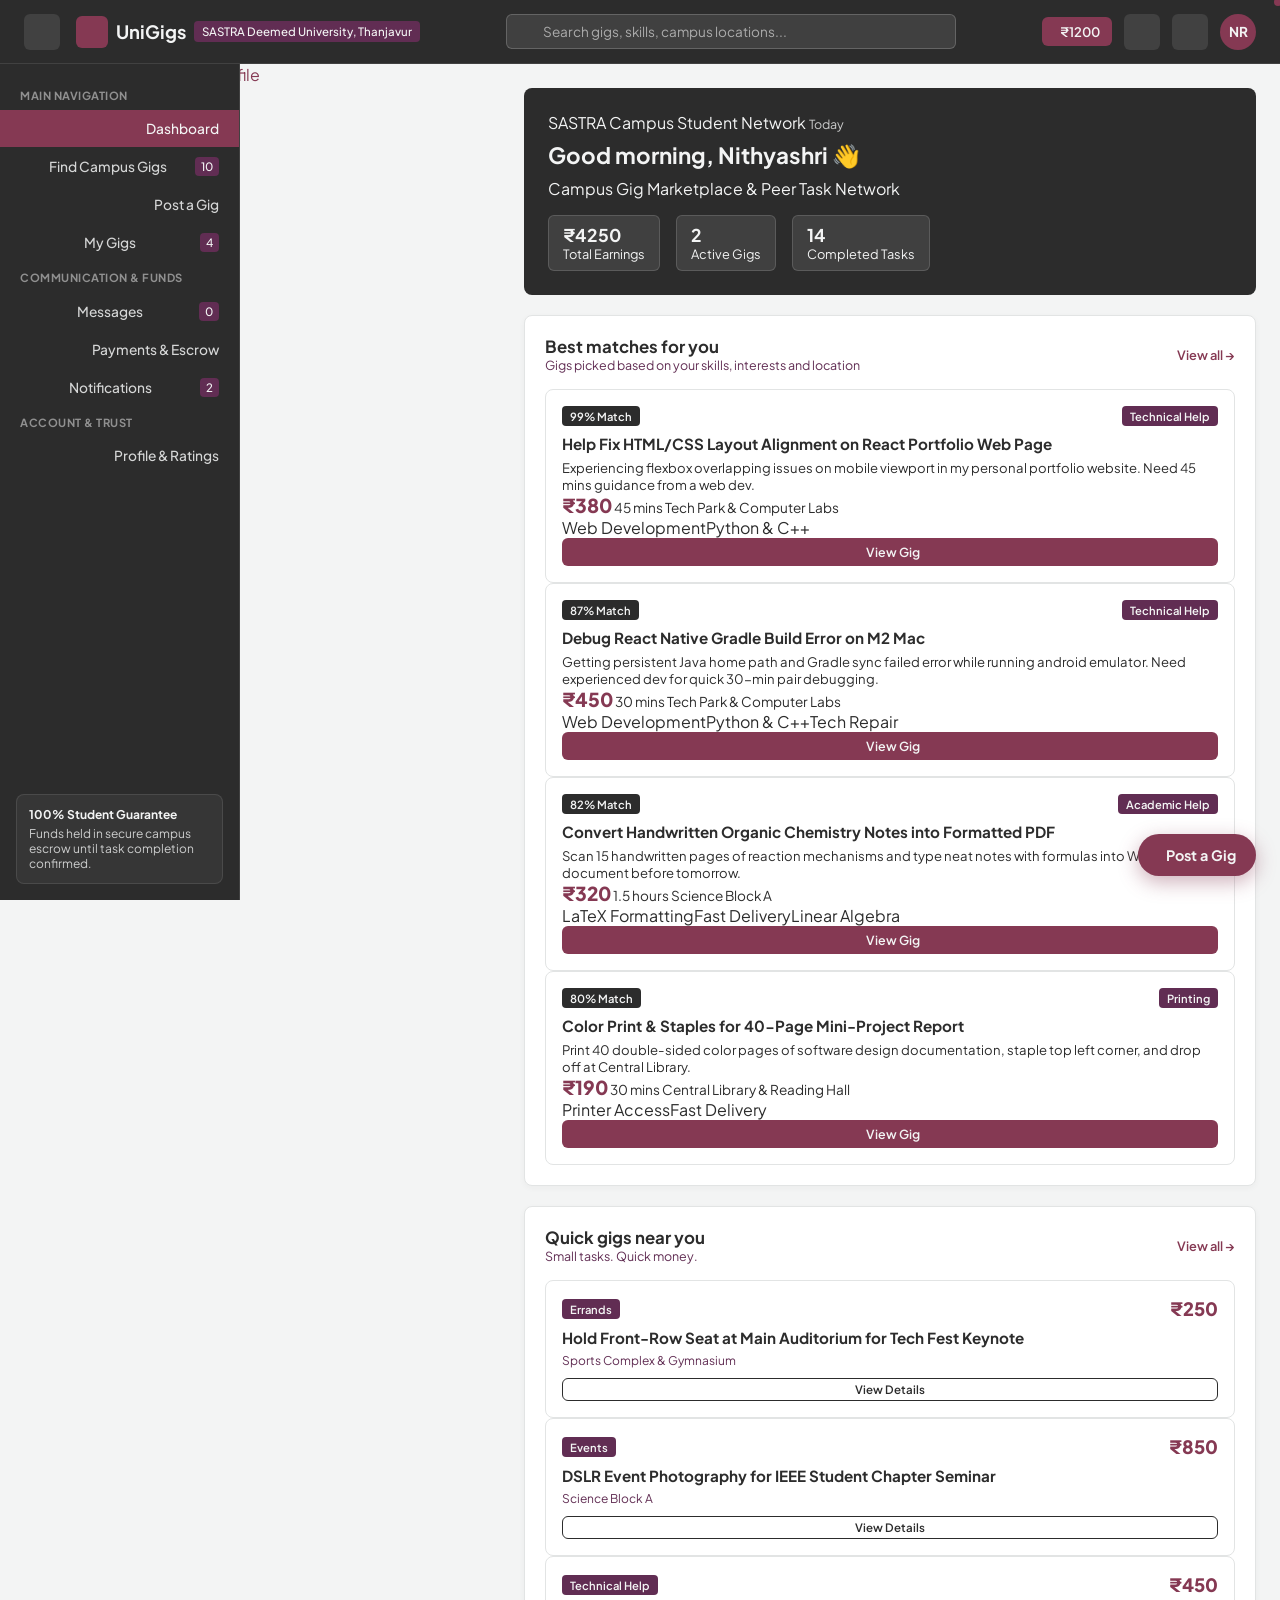
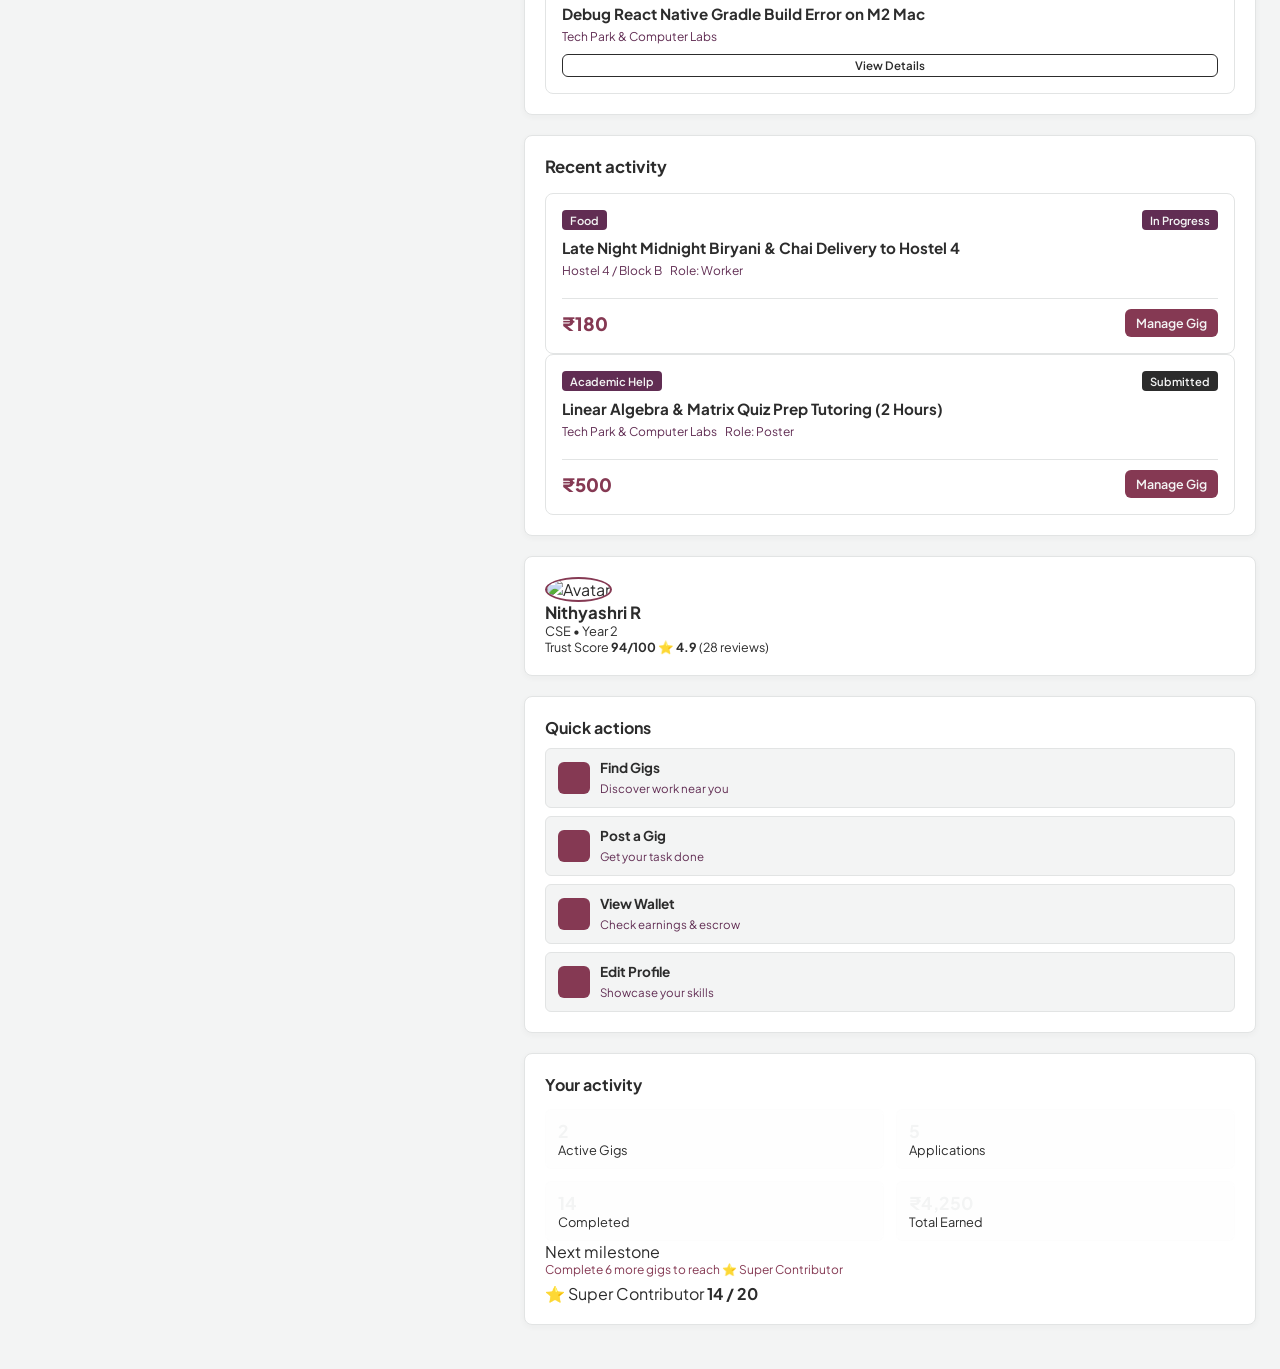
==== commit 5ba1a9a8: "Implement minimal 4-color UI redesign, Tailwind CSS responsive layouts, and clean copy" ====
--- a/index.html
+++ b/index.html
@@ -15,6 +15,22 @@
         rel="stylesheet">
     <!-- RemixIcon for rich icon set -->
     <link href="https://cdn.jsdelivr.net/npm/remixicon@3.5.0/fonts/remixicon.css" rel="stylesheet">
+    <!-- Tailwind CSS CDN -->
+    <script src="https://cdn.tailwindcss.com"></script>
+    <script>
+      tailwind.config = {
+        theme: {
+          extend: {
+            colors: {
+              charcoal: '#2C2C2C',
+              rose: '#853953',
+              plum: '#612D53',
+              offwhite: '#F3F4F4',
+            }
+          }
+        }
+      }
+    </script>
     <link rel="stylesheet" href="style.css?v=1.0.8">
 </head>
 
@@ -447,11 +463,11 @@
                             <!-- PURPLE HERO BANNER -->
                             <div class="dashboard-hero-purple">
                                 <div class="d-flex align-items-center justify-content-between">
-                                    <span class="hero-top-badge"><i class="ri-user-heart-line"></i> Built by students, for students</span>
-                                    <span class="timestamp-tag" id="dash-current-date" style="font-size:0.78rem; opacity:0.8">Today, 29 Aug</span>
-                                </div>
-                                <h1 id="dash-greeting-text">Good evening, <span class="text-lime">Nithyashri</span> 👋</h1>
-                                <p>Turn your skills into real campus cash.</p>
+                                    <span class="hero-top-badge"><i class="ri-building-4-line"></i> SASTRA Campus Student Network</span>
+                                    <span class="timestamp-tag" id="dash-current-date" style="font-size:0.78rem; opacity:0.8">Today</span>
+                                </div>
+                                <h1 id="dash-greeting-text">Welcome back, Nithyashri</h1>
+                                <p>Campus Gig Marketplace & Peer Task Network</p>
 
                                 <div class="hero-stats-row">
                                     <div class="hero-stat-pill nav-link" data-target="payments" style="cursor:pointer">
--- a/style.css
+++ b/style.css
@@ -1,83 +1,59 @@
 /* ==========================================================================
-   UniGigs - Modern Campus Gig Marketplace Design System
+   UniGigs - Minimalist 4-Color Campus Marketplace Design System
+   Strict Color Hierarchy:
+   1. #2C2C2C (Primary Dark Charcoal)
+   2. #853953 (Rich Rose Burgundy - Primary Accent)
+   3. #612D53 (Deep Plum - Secondary Accent / Sub-headers)
+   4. #F3F4F4 (Off-white - Canvas & Light Text)
    ========================================================================== */
 
-/* 1. CSS VARIABLES & THEME TOKENS */
 :root {
-    /* Screenshot Brand Palette */
-    --primary: #84cc16; /* Electric Lime Green */
-    --primary-hover: #65a30d;
-    --primary-light: rgba(132, 204, 22, 0.15);
-    --primary-glow: rgba(132, 204, 22, 0.3);
-
-    --lime-accent: #a3e635; /* Bright Electric Lime text/button */
-    --purple-hero: linear-gradient(135deg, #1e1b4b 0%, #2e1065 50%, #312e81 100%);
-    --purple-chip: rgba(147, 51, 234, 0.2);
-    --purple-chip-text: #c084fc;
-
-    /* Semantic Status Colors */
-    --color-success: #22c55e;
-    --color-success-light: rgba(34, 197, 94, 0.12);
-    --color-warning: #f59e0b;
-    --color-warning-light: rgba(245, 158, 11, 0.12);
-    --color-danger: #ef4444;
-    --color-danger-light: rgba(239, 68, 68, 0.12);
-    --color-info: #3b82f6;
-    --color-info-light: rgba(59, 130, 246, 0.12);
-
-    /* Screenshot Dark Surfaces */
-    --bg-main: #090d16;
-    --bg-sidebar: #0c101c;
-    --bg-surface: #0c101c;
-    --bg-card: #121826;
-    --bg-card-hover: #172033;
-    --bg-input: #192033;
-    --border-color: rgba(255, 255, 255, 0.07);
-    --border-hover: rgba(255, 255, 255, 0.16);
-
-    --text-primary: #ffffff;
-    --text-secondary: #cbd5e1;
-    --text-muted: #94a3b8;
-    --text-inverse: #000000;
-
-    --shadow-sm: 0 2px 4px rgba(0, 0, 0, 0.3);
-    --shadow-md: 0 4px 20px rgba(0, 0, 0, 0.4);
-    --shadow-lg: 0 12px 35px rgba(0, 0, 0, 0.5);
-
-    --radius-sm: 8px;
-    --radius-md: 12px;
-    --radius-lg: 16px;
-    --radius-full: 9999px;
-
-    /* Typography System Scale */
+    /* 4-Color Tokens */
+    --c-charcoal: #2C2C2C;
+    --c-rose: #853953;
+    --c-plum: #612D53;
+    --c-offwhite: #F3F4F4;
+
+    /* Primary & Secondary Semantic Mappings */
+    --primary: #853953;
+    --primary-hover: #612D53;
+    --primary-light: rgba(133, 57, 83, 0.12);
+
+    --secondary: #612D53;
+    --secondary-hover: #2C2C2C;
+
+    --bg-main: #F3F4F4;
+    --bg-sidebar: #2C2C2C;
+    --bg-surface: #FFFFFF;
+    --bg-card: #FFFFFF;
+    --bg-card-hover: #F3F4F4;
+    --bg-input: #FFFFFF;
+
+    --border-color: #E2E4E4;
+    --border-dark: #2C2C2C;
+
+    --text-primary: #2C2C2C;
+    --text-secondary: #612D53;
+    --text-muted: #853953;
+    --text-on-dark: #F3F4F4;
+
+    --radius-sm: 6px;
+    --radius-md: 8px;
+    --radius-lg: 12px;
+
     --font-sans: 'Plus Jakarta Sans', -apple-system, BlinkMacSystemFont, 'Segoe UI', Roboto, sans-serif;
-    --text-display: 2rem;
-    --text-h1: 1.5rem;
-    --text-h2: 1.25rem;
-    --text-h3: 1.1rem;
-    --text-body-lg: 1rem;
-    --text-body: 0.9rem;
-    --text-caption: 0.8rem;
-    --text-label: 0.74rem;
-
-    --header-height: 70px;
+    --header-height: 64px;
     --sidebar-width: 240px;
     --transition: all 0.2s ease-in-out;
 }
 
-/* Light Theme Overrides */
-body.light-theme {
-    --bg-main: #0f172a;
-    --bg-surface: #1e293b;
-    --bg-card: #1e293b;
-    --bg-input: #334155;
-    --border-color: rgba(255, 255, 255, 0.12);
-    --text-primary: #ffffff;
-    --text-secondary: #cbd5e1;
-    --text-muted: #94a3b8;
-}
-
-/* 2. BASE & RESET */
+/* Dark Theme Overrides - Strict 4-Color Hierarchy */
+body.dark-theme, body.light-theme {
+    background-color: var(--c-offwhite);
+    color: var(--c-charcoal);
+}
+
+/* Base Reset */
 * {
     margin: 0;
     padding: 0;
@@ -85,2497 +61,796 @@
     font-family: var(--font-sans);
 }
 
-html {
+html, body {
+    width: 100%;
+    min-height: 100%;
+    background-color: var(--c-offwhite);
+    color: var(--c-charcoal);
     scroll-behavior: smooth;
-    overflow-x: hidden !important;
+    overflow-x: hidden;
+}
+
+a {
+    color: var(--c-rose);
+    text-decoration: none;
+    transition: var(--transition);
+}
+
+a:hover {
+    color: var(--c-plum);
+}
+
+/* 2. LAYOUT WRAPPER */
+.app-root {
+    display: flex;
+    flex-direction: column;
+    min-height: 100vh;
     width: 100%;
 }
 
-body {
-    overflow-x: hidden !important;
-    width: 100%;
-}
-
-/* Initials Avatar Component Styles */
-.avatar-circle {
-    display: inline-flex !important;
-    align-items: center !important;
-    justify-content: center !important;
-    border-radius: 50% !important;
-    background: linear-gradient(135deg, var(--primary) 0%, var(--primary-hover) 100%) !important;
-    color: #000000 !important;
-    font-weight: 700 !important;
-    text-transform: uppercase !important;
-    user-select: none !important;
-    letter-spacing: 0.5px !important;
-    flex-shrink: 0 !important;
-    box-shadow: 0 2px 6px rgba(132, 204, 22, 0.25) !important;
-    border: 1.5px solid rgba(255, 255, 255, 0.2) !important;
-}
-
-.avatar-sm {
-    width: 32px !important;
-    height: 32px !important;
-    font-size: 0.75rem !important;
-}
-
-.avatar-md {
-    width: 40px !important;
-    height: 40px !important;
-    font-size: 0.9rem !important;
-}
-
-.avatar-lg {
-    width: 64px !important;
-    height: 64px !important;
-    font-size: 1.4rem !important;
-}
-
-.avatar-xl {
-    width: 80px !important;
-    height: 80px !important;
-    font-size: 1.8rem !important;
-}
-
-/* Sidebar Drawer Backdrop Overlay */
-.sidebar-overlay {
+.main-header {
     position: fixed;
     top: 0;
     left: 0;
-    width: 100vw;
-    height: 100vh;
-    background: rgba(0, 0, 0, 0.65);
-    backdrop-filter: blur(4px);
-    -webkit-backdrop-filter: blur(4px);
-    z-index: 998;
-    opacity: 1;
-    transition: opacity 0.25s ease-in-out;
-}
-
-.sidebar-overlay.hidden {
-    opacity: 0;
-    pointer-events: none;
-    display: none;
-}
-
-body {
-    background-color: var(--bg-main);
-    color: var(--text-primary);
-    line-height: 1.5;
-    min-height: 100vh;
-    overflow-x: hidden;
-    transition: background-color 0.3s ease, color 0.3s ease;
-}
-
-a {
-    color: var(--primary);
-    text-decoration: none;
-    transition: var(--transition);
-}
-
-a:hover {
-    color: var(--primary-hover);
-}
-
-button {
-    font-family: inherit;
-    cursor: pointer;
+    right: 0;
+    height: var(--header-height);
+    background: var(--c-charcoal);
+    color: var(--c-offwhite);
+    display: flex;
+    align-items: center;
+    justify-content: space-between;
+    padding: 0 1.5rem;
+    z-index: 8000;
+    border-bottom: 1px solid rgba(243, 244, 244, 0.1);
+}
+
+.header-left {
+    display: flex;
+    align-items: center;
+    gap: 1rem;
+}
+
+.logo-brand {
+    display: flex;
+    align-items: center;
+    gap: 0.5rem;
+    color: var(--c-offwhite) !important;
+    font-weight: 700;
+    font-size: 1.15rem;
+}
+
+.logo-icon {
+    width: 32px;
+    height: 32px;
+    background: var(--c-rose);
+    color: var(--c-offwhite);
+    border-radius: 6px;
+    display: flex;
+    align-items: center;
+    justify-content: center;
+}
+
+.campus-badge {
+    background: var(--c-plum);
+    color: var(--c-offwhite);
+    font-size: 0.72rem;
+    padding: 3px 8px;
+    border-radius: 4px;
+    font-weight: 500;
+}
+
+.header-center {
+    flex: 1;
+    max-width: 450px;
+    margin: 0 1rem;
+}
+
+.global-search-bar {
+    position: relative;
+    width: 100%;
+}
+
+.global-search-bar input {
+    width: 100%;
+    padding: 8px 36px;
+    background: rgba(243, 244, 244, 0.1);
+    border: 1px solid rgba(243, 244, 244, 0.2);
+    border-radius: 6px;
+    color: var(--c-offwhite);
+    font-size: 0.85rem;
+    outline: none;
+    transition: var(--transition);
+}
+
+.global-search-bar input::placeholder {
+    color: rgba(243, 244, 244, 0.6);
+}
+
+.global-search-bar input:focus {
+    background: rgba(243, 244, 244, 0.18);
+    border-color: var(--c-rose);
+}
+
+.global-search-bar .search-icon {
+    position: absolute;
+    left: 10px;
+    top: 50%;
+    transform: translateY(-50%);
+    color: rgba(243, 244, 244, 0.6);
+}
+
+.global-search-bar .clear-btn {
+    position: absolute;
+    right: 10px;
+    top: 50%;
+    transform: translateY(-50%);
+    background: none;
     border: none;
-    outline: none;
+    color: var(--c-offwhite);
+    cursor: pointer;
+}
+
+.header-right {
+    display: flex;
+    align-items: center;
+    gap: 0.75rem;
+}
+
+.user-controls {
+    display: flex;
+    align-items: center;
+    gap: 0.75rem;
+}
+
+.wallet-badge-btn {
+    background: var(--c-rose);
+    color: var(--c-offwhite);
+    border: none;
+    padding: 6px 12px;
+    border-radius: 6px;
+    font-weight: 600;
+    font-size: 0.82rem;
+    display: flex;
+    align-items: center;
+    gap: 6px;
+    cursor: pointer;
+}
+
+.icon-btn {
+    width: 36px;
+    height: 36px;
+    background: rgba(243, 244, 244, 0.1);
+    color: var(--c-offwhite);
+    border: none;
+    border-radius: 6px;
+    display: flex;
+    align-items: center;
+    justify-content: center;
+    cursor: pointer;
+    transition: var(--transition);
+}
+
+.icon-btn:hover {
+    background: var(--c-rose);
+}
+
+.unread-dot {
+    position: absolute;
+    top: -2px;
+    right: -2px;
+    width: 8px;
+    height: 8px;
+    background: var(--c-rose);
+    border-radius: 50%;
+}
+
+.avatar-circle {
+    width: 36px;
+    height: 36px;
+    border-radius: 50%;
+    background: var(--c-rose);
+    color: var(--c-offwhite);
+    display: flex;
+    align-items: center;
+    justify-content: center;
+    font-weight: 700;
+    font-size: 0.85rem;
+    cursor: pointer;
+}
+
+/* User Avatar Dropdown */
+.user-avatar-menu {
+    position: relative;
+}
+
+.dropdown-menu {
+    position: absolute;
+    right: 0;
+    top: calc(100% + 8px);
+    width: 220px;
+    background: var(--c-charcoal);
+    color: var(--c-offwhite);
+    border: 1px solid rgba(243, 244, 244, 0.15);
+    border-radius: 8px;
+    padding: 8px 0;
+    box-shadow: 0 10px 25px rgba(0,0,0,0.3);
+    z-index: 9000;
+}
+
+.dropdown-header {
+    padding: 10px 16px;
+    border-bottom: 1px solid rgba(243, 244, 244, 0.1);
+}
+
+.dropdown-header strong {
+    display: block;
+    font-size: 0.9rem;
+}
+
+.dropdown-header span {
+    font-size: 0.75rem;
+    color: rgba(243, 244, 244, 0.7);
+}
+
+.dropdown-item {
+    display: flex;
+    align-items: center;
+    gap: 8px;
+    width: 100%;
+    padding: 8px 16px;
     background: none;
-}
-
-input,
-select,
-textarea {
-    font-family: inherit;
-    font-size: 0.95rem;
-    color: var(--text-primary);
-    background-color: var(--bg-input);
-    border: 1px solid var(--border-color);
-    border-radius: var(--radius-md);
-    padding: 10px 14px;
+    border: none;
+    color: var(--c-offwhite);
+    font-size: 0.83rem;
+    text-align: left;
+    cursor: pointer;
+    transition: var(--transition);
+}
+
+.dropdown-item:hover {
+    background: var(--c-rose);
+}
+
+.dropdown-item.danger:hover {
+    background: var(--c-plum);
+}
+
+/* 3. SIDEBAR NAVIGATION & FIXED SCROLLBAR */
+.app-body {
+    display: flex;
+    margin-top: var(--header-height);
+    min-height: calc(100vh - var(--header-height));
     width: 100%;
-    transition: var(--transition);
-}
-
-input:focus,
-select:focus,
-textarea:focus {
-    outline: none;
-    border-color: var(--primary);
-    background-color: var(--bg-surface);
-    box-shadow: 0 0 0 3px var(--primary-light);
-}
-
-/* Utilities */
+}
+
+.app-sidebar {
+    width: var(--sidebar-width);
+    background: var(--c-charcoal);
+    color: var(--c-offwhite);
+    position: fixed;
+    top: var(--header-height);
+    bottom: 0;
+    left: 0;
+    overflow-y: auto;
+    z-index: 7000;
+    border-right: 1px solid rgba(243, 244, 244, 0.1);
+    display: flex;
+    flex-direction: column;
+    justify-content: space-between;
+}
+
+/* Fixed Custom Scrollbar for Sidebar */
+.app-sidebar::-webkit-scrollbar {
+    width: 6px;
+}
+.app-sidebar::-webkit-scrollbar-track {
+    background: var(--c-charcoal);
+}
+.app-sidebar::-webkit-scrollbar-thumb {
+    background: var(--c-rose);
+    border-radius: 3px;
+}
+.app-sidebar::-webkit-scrollbar-thumb:hover {
+    background: var(--c-plum);
+}
+
+.sidebar-nav-container {
+    padding: 1rem 0;
+}
+
+.sidebar-menu {
+    list-style: none;
+}
+
+.menu-label {
+    padding: 8px 20px;
+    font-size: 0.7rem;
+    text-transform: uppercase;
+    letter-spacing: 0.5px;
+    color: rgba(243, 244, 244, 0.5);
+    font-weight: 700;
+}
+
+.sidebar-item {
+    display: flex;
+    align-items: center;
+    justify-content: space-between;
+    padding: 10px 20px;
+    color: rgba(243, 244, 244, 0.85) !important;
+    font-size: 0.86rem;
+    font-weight: 500;
+    transition: var(--transition);
+}
+
+.sidebar-item:hover, .sidebar-item.active {
+    background: var(--c-rose);
+    color: var(--c-offwhite) !important;
+}
+
+.nav-count-badge {
+    background: var(--c-plum);
+    color: var(--c-offwhite);
+    font-size: 0.72rem;
+    padding: 2px 6px;
+    border-radius: 4px;
+}
+
+.sidebar-escrow-card {
+    margin: 1rem;
+    padding: 12px;
+    background: rgba(243, 244, 244, 0.05);
+    border: 1px solid rgba(243, 244, 244, 0.1);
+    border-radius: 8px;
+    font-size: 0.75rem;
+    color: rgba(243, 244, 244, 0.8);
+}
+
+.sidebar-escrow-card strong {
+    color: var(--c-offwhite);
+    display: block;
+    margin-bottom: 4px;
+}
+
+/* 4. MAIN CONTENT AREA */
+.main-content {
+    flex: 1;
+    margin-left: var(--sidebar-width);
+    padding: 1.5rem;
+    background: var(--c-offwhite);
+    min-height: calc(100vh - var(--header-height));
+    width: calc(100% - var(--sidebar-width));
+}
+
+.view-section {
+    width: 100%;
+}
+
 .hidden {
     display: none !important;
 }
 
-.position-relative {
-    position: relative;
-}
-
-.mt-4 {
-    margin-top: 1.5rem !important;
-}
-
-.text-center {
-    text-align: center;
-}
-
-.justify-center {
-    justify-content: center !important;
-}
-
-.text-success {
-    color: var(--accent) !important;
-}
-
-.text-warning {
-    color: var(--warning) !important;
-}
-
-.text-danger {
-    color: var(--danger) !important;
-}
-
-.text-muted {
-    color: var(--text-muted) !important;
-}
-
-/* 3. BUTTON SYSTEM */
+/* 5. MINIMAL BUTTONS & CARDS */
 .btn {
     display: inline-flex;
     align-items: center;
     justify-content: center;
-    gap: 8px;
-    padding: 10px 20px;
+    gap: 6px;
+    padding: 8px 16px;
+    font-size: 0.85rem;
     font-weight: 600;
-    font-size: 0.92rem;
-    border-radius: var(--radius-md);
-    transition: var(--transition);
-    white-space: nowrap;
+    border-radius: 6px;
+    border: 1px solid transparent;
+    cursor: pointer;
+    transition: var(--transition);
+    text-align: center;
 }
 
 .btn-primary {
-    background-color: var(--primary);
-    color: var(--text-inverse);
-    box-shadow: var(--shadow-sm);
+    background: var(--c-rose);
+    color: var(--c-offwhite);
 }
 
 .btn-primary:hover {
-    background-color: var(--primary-hover);
-    box-shadow: var(--shadow-glow);
-    transform: translateY(-1px);
+    background: var(--c-plum);
 }
 
 .btn-outline {
-    border: 1.5px solid var(--border-color);
-    color: var(--text-primary);
-    background-color: var(--bg-surface);
+    background: transparent;
+    border-color: var(--c-charcoal);
+    color: var(--c-charcoal);
 }
 
 .btn-outline:hover {
-    border-color: var(--primary);
-    color: var(--primary);
-    background-color: var(--primary-light);
-}
-
-.btn-outline-light {
-    border: 1.5px solid rgba(255, 255, 255, 0.3);
-    color: #ffffff;
-    background: rgba(255, 255, 255, 0.1);
-    backdrop-filter: blur(10px);
-}
-
-.btn-outline-light:hover {
-    background: rgba(255, 255, 255, 0.25);
-    color: #ffffff;
-}
-
-.btn-success {
-    background-color: var(--accent);
-    color: #ffffff;
-}
-
-.btn-success:hover {
-    opacity: 0.9;
-    box-shadow: 0 4px 15px rgba(20, 184, 166, 0.3);
+    background: var(--c-charcoal);
+    color: var(--c-offwhite);
+}
+
+.btn-secondary {
+    background: var(--c-plum);
+    color: var(--c-offwhite);
+}
+
+.btn-secondary:hover {
+    background: var(--c-charcoal);
 }
 
 .btn-danger {
-    background-color: var(--danger);
-    color: #ffffff;
-}
-
-.btn-danger:hover {
-    opacity: 0.9;
-}
-
-.btn-link {
-    color: var(--primary);
-    padding: 4px 8px;
-}
-
-.btn-link:hover {
-    text-decoration: underline;
-}
-
-.btn-link.danger {
-    color: var(--danger);
+    background: var(--c-plum);
+    color: var(--c-offwhite);
 }
 
 .btn-sm {
-    padding: 6px 14px;
-    font-size: 0.85rem;
+    padding: 5px 10px;
+    font-size: 0.78rem;
 }
 
 .btn-xs {
-    padding: 4px 10px;
-    font-size: 0.78rem;
-    border-radius: var(--radius-sm);
-}
-
-.btn-lg {
-    padding: 14px 28px;
-    font-size: 1rem;
-    border-radius: var(--radius-lg);
+    padding: 3px 8px;
+    font-size: 0.72rem;
 }
 
 .btn-block {
     width: 100%;
-    display: flex;
-}
-
-.icon-btn {
-    width: 40px;
-    height: 40px;
-    border-radius: var(--radius-full);
+}
+
+/* Minimal Cards */
+.content-card {
+    background: #FFFFFF;
+    border: 1px solid var(--border-color);
+    border-radius: 8px;
+    padding: 1.25rem;
+    margin-bottom: 1.25rem;
+    box-shadow: 0 2px 6px rgba(44, 44, 44, 0.04);
+}
+
+.card-header {
+    display: flex;
+    align-items: center;
+    justify-content: space-between;
+    margin-bottom: 1rem;
+}
+
+.card-header h3 {
+    font-size: 1.05rem;
+    color: var(--c-charcoal);
+    font-weight: 700;
+}
+
+.card-subtitle-sm {
+    font-size: 0.78rem;
+    color: var(--c-plum);
+}
+
+.card-link {
+    font-size: 0.8rem;
+    font-weight: 600;
+    color: var(--c-rose);
+}
+
+/* Dashboard Hero Banner */
+.dashboard-hero-purple {
+    background: var(--c-charcoal);
+    color: var(--c-offwhite);
+    padding: 1.5rem;
+    border-radius: 8px;
+    margin-bottom: 1.25rem;
+}
+
+.dashboard-hero-purple h1 {
+    font-size: 1.4rem;
+    font-weight: 700;
+    margin: 8px 0;
+}
+
+.hero-stats-row {
+    display: flex;
+    gap: 1rem;
+    margin-top: 1rem;
+}
+
+.hero-stat-pill {
+    background: rgba(243, 244, 244, 0.1);
+    border: 1px solid rgba(243, 244, 244, 0.15);
+    padding: 8px 14px;
+    border-radius: 6px;
+    font-size: 0.8rem;
+}
+
+.hero-stat-pill strong {
+    display: block;
+    font-size: 1.1rem;
+    color: var(--c-offwhite);
+}
+
+/* Quick Actions */
+.quick-actions-list {
+    display: flex;
+    flex-direction: column;
+    gap: 8px;
+    margin-top: 10px;
+}
+
+.quick-action-item {
+    display: flex;
+    align-items: center;
+    justify-content: space-between;
+    padding: 10px 12px;
+    background: var(--c-offwhite);
+    border: 1px solid var(--border-color);
+    border-radius: 6px;
+    cursor: pointer;
+    transition: var(--transition);
+}
+
+.quick-action-item:hover {
+    border-color: var(--c-rose);
+    background: #FFFFFF;
+}
+
+.quick-action-left {
+    display: flex;
+    align-items: center;
+    gap: 10px;
+}
+
+.quick-action-icon {
+    width: 32px;
+    height: 32px;
+    background: var(--c-rose);
+    color: var(--c-offwhite);
+    border-radius: 6px;
     display: flex;
     align-items: center;
     justify-content: center;
-    color: var(--text-secondary);
-    background-color: var(--bg-input);
-    transition: var(--transition);
-}
-
-.icon-btn:hover {
-    background-color: var(--primary-light);
-    color: var(--primary);
-}
-
-/* Badges & Pills */
-.badge {
-    display: inline-flex;
-    align-items: center;
-    gap: 4px;
-    padding: 4px 10px;
-    font-size: 0.76rem;
-    font-weight: 700;
-    border-radius: var(--radius-full);
-    text-transform: uppercase;
-    letter-spacing: 0.03em;
-}
-
-.badge-success {
-    background-color: var(--color-success-light);
-    color: var(--color-success);
-    border: 1px solid rgba(34, 197, 94, 0.2);
-}
-
-.badge-warning {
-    background-color: var(--color-warning-light);
-    color: var(--color-warning);
-    border: 1px solid rgba(245, 158, 11, 0.2);
-}
-
-.badge-danger {
-    background-color: var(--color-danger-light);
-    color: var(--color-danger);
-    border: 1px solid rgba(239, 68, 68, 0.2);
-}
-
-.badge-info {
-    background-color: var(--color-info-light);
-    color: var(--color-info);
-    border: 1px solid rgba(59, 130, 246, 0.2);
-}
-
-.badge-primary,
-.badge-match,
-.badge-trust {
-    background-color: var(--primary-light);
-    color: var(--primary);
-    border: 1px solid rgba(16, 185, 129, 0.25);
-    font-weight: 700;
-}
-
-.unread-dot {
-    position: absolute;
-    top: 6px;
-    right: 6px;
-    width: 10px;
-    height: 10px;
-    background-color: var(--danger);
-    border-radius: var(--radius-full);
-    border: 2px solid var(--bg-surface);
-}
-
-/* 4. MAIN LAYOUT */
-.app-root {
-    display: flex;
-    flex-direction: column;
-    min-height: 100vh;
-}
-
-/* HEADER BAR */
-.main-header {
-    height: var(--header-height);
-    background-color: var(--bg-surface);
-    border-bottom: 1px solid var(--border-color);
-    display: flex;
-    align-items: center;
-    justify-content: space-between;
-    padding: 0 24px;
-    position: sticky;
-    top: 0;
-    z-index: 100;
-    box-shadow: var(--shadow-sm);
-}
-
-.header-left {
-    display: flex;
-    align-items: center;
-    gap: 16px;
-}
-
-.logo-brand {
-    display: flex;
-    align-items: center;
-    gap: 10px;
-    font-size: 1.4rem;
-    font-weight: 800;
-    color: var(--text-primary);
-}
-
-.logo-icon {
-    width: 38px;
-    height: 38px;
-    background: linear-gradient(135deg, var(--primary), #8b5cf6);
-    border-radius: var(--radius-md);
-    color: #ffffff;
-    display: flex;
-    align-items: center;
-    justify-content: center;
-    font-size: 1.2rem;
-    box-shadow: 0 4px 12px rgba(99, 102, 241, 0.4);
-}
-
-.logo-text .highlight {
-    color: var(--primary);
-}
-
-.campus-badge {
-    font-size: 0.75rem;
-    font-weight: 600;
-    background-color: var(--bg-input);
-    color: var(--text-secondary);
-    padding: 4px 10px;
-    border-radius: var(--radius-full);
+}
+
+.quick-action-text strong {
+    display: block;
+    font-size: 0.85rem;
+    color: var(--c-charcoal);
+}
+
+.quick-action-text span {
+    font-size: 0.72rem;
+    color: var(--c-plum);
+}
+
+/* Gig Card Minimal */
+.gigs-main-grid {
+    display: grid;
+    grid-template-columns: repeat(3, 1fr);
+    gap: 1rem;
+}
+
+.gig-card {
+    background: #FFFFFF;
     border: 1px solid var(--border-color);
-}
-
-.header-center {
-    flex: 1;
-    max-width: 480px;
-    margin: 0 20px;
-}
-
-.global-search-bar {
-    position: relative;
-    display: flex;
-    align-items: center;
-}
-
-.global-search-bar .search-icon {
-    position: absolute;
-    left: 14px;
-    color: var(--text-muted);
-    font-size: 1.1rem;
-}
-
-.global-search-bar input {
-    padding-left: 42px;
-    padding-right: 36px;
-    border-radius: var(--radius-full);
-    background-color: var(--bg-input);
-    border-color: transparent;
-}
-
-.global-search-bar input:focus {
-    background-color: var(--bg-surface);
-    border-color: var(--primary);
-}
-
-.clear-btn {
-    position: absolute;
-    right: 12px;
-    color: var(--text-muted);
-}
-
-.header-right {
-    display: flex;
-    align-items: center;
-    gap: 16px;
-}
-
-.user-controls {
-    display: flex;
-    align-items: center;
-    gap: 12px;
-}
-
-.wallet-badge-btn {
-    display: flex;
-    align-items: center;
-    gap: 6px;
-    padding: 6px 14px;
-    background-color: var(--accent-light);
-    color: var(--accent);
-    font-weight: 700;
-    border-radius: var(--radius-full);
-    transition: var(--transition);
-}
-
-.wallet-badge-btn:hover {
-    transform: scale(1.03);
-    box-shadow: 0 4px 12px rgba(20, 184, 166, 0.2);
-}
-
-.user-avatar-menu {
-    position: relative;
-    cursor: pointer;
-}
-
-.header-avatar {
-    width: 42px;
-    height: 42px;
-    border-radius: var(--radius-full);
-    object-fit: cover;
-    border: 2px solid var(--primary);
-}
-
-.status-indicator {
-    position: absolute;
-    bottom: 2px;
-    right: 0;
-    width: 11px;
-    height: 11px;
-    border-radius: var(--radius-full);
-    border: 2px solid var(--bg-surface);
-}
-
-.status-indicator.online {
-    background-color: var(--accent);
-}
-
-/* Dropdown Menu */
-.dropdown-menu {
-    position: absolute;
-    top: calc(100% + 10px);
-    right: 0;
-    width: 260px;
-    background-color: var(--bg-surface);
-    border: 1px solid var(--border-color);
-    border-radius: var(--radius-lg);
-    box-shadow: var(--shadow-lg);
-    padding: 12px 0;
-    z-index: 200;
-    animation: fadeInDown 0.2s ease;
-}
-
-@keyframes fadeInDown {
-    from {
-        opacity: 0;
-        transform: translateY(-8px);
-    }
-
-    to {
-        opacity: 1;
-        transform: translateY(0);
-    }
-}
-
-.dropdown-header {
-    padding: 8px 16px 12px;
-    display: flex;
-    flex-direction: column;
-    gap: 2px;
-}
-
-.dropdown-header strong {
-    font-size: 0.95rem;
-    color: var(--text-primary);
-}
-
-.dropdown-header span {
-    font-size: 0.8rem;
-    color: var(--text-muted);
-}
-
-.verification-pill {
-    margin-top: 6px;
-    font-size: 0.72rem;
-    font-weight: 700;
-    color: var(--accent);
-}
-
-.dropdown-menu hr {
-    border: none;
-    border-top: 1px solid var(--border-color);
-    margin: 6px 0;
-}
-
-.dropdown-item {
-    display: flex;
-    align-items: center;
-    gap: 10px;
-    padding: 10px 16px;
-    font-size: 0.9rem;
-    color: var(--text-primary);
-    width: 100%;
-    text-align: left;
-    transition: var(--transition);
-}
-
-.dropdown-item:hover {
-    background-color: var(--bg-input);
-    color: var(--primary);
-}
-
-.dropdown-item.danger {
-    color: var(--danger);
-}
-
-.dropdown-item.danger:hover {
-    background-color: var(--danger-light);
-}
-
-/* APP BODY LAYOUT */
-.app-body {
-    display: flex;
-    flex: 1;
-}
-
-/* SIDEBAR */
-.app-sidebar {
-    width: var(--sidebar-width);
-    background-color: var(--bg-surface);
-    border-right: 1px solid var(--border-color);
+    border-radius: 8px;
+    padding: 1rem;
     display: flex;
     flex-direction: column;
     justify-content: space-between;
-    padding: 20px 16px;
-    position: sticky;
-    top: var(--header-height);
-    height: calc(100vh - var(--header-height));
-    overflow-y: auto;
-}
-
-.sidebar-menu {
-    list-style: none;
-    display: flex;
-    flex-direction: column;
-    gap: 6px;
-}
-
-.menu-label {
+    transition: var(--transition);
+}
+
+.gig-card:hover {
+    border-color: var(--c-rose);
+    box-shadow: 0 4px 12px rgba(133, 57, 83, 0.08);
+}
+
+.gig-card-header {
+    display: flex;
+    align-items: center;
+    justify-content: space-between;
+    margin-bottom: 8px;
+}
+
+.gig-cat-badge {
+    background: var(--c-plum);
+    color: var(--c-offwhite);
+    font-size: 0.7rem;
+    padding: 3px 8px;
+    border-radius: 4px;
+    font-weight: 600;
+}
+
+.gig-reward-amount {
+    font-size: 1.15rem;
+    font-weight: 800;
+    color: var(--c-rose);
+}
+
+.gig-card-title {
+    font-size: 0.95rem;
+    color: var(--c-charcoal);
+    font-weight: 700;
+    margin-bottom: 6px;
+}
+
+.gig-meta-tags {
+    display: flex;
+    align-items: center;
+    gap: 8px;
     font-size: 0.75rem;
-    font-weight: 800;
-    text-transform: uppercase;
-    color: var(--text-muted);
-    letter-spacing: 0.05em;
-    margin: 16px 12px 6px;
-}
-
-.sidebar-item {
-    display: flex;
-    align-items: center;
-    gap: 12px;
-    padding: 11px 16px;
-    border-radius: var(--radius-md);
-    font-weight: 600;
-    font-size: 0.92rem;
-    color: var(--text-secondary);
-    transition: var(--transition);
-}
-
-.sidebar-item i {
-    font-size: 1.25rem;
-}
-
-.sidebar-item:hover {
-    background-color: var(--bg-input);
-    color: var(--primary);
-}
-
-.sidebar-item.active {
-    background-color: var(--primary-light);
-    color: var(--primary);
-    font-weight: 700;
-}
-
-.sidebar-item.highlight-menu {
-    background: linear-gradient(135deg, var(--primary), #7c3aed);
-    color: #ffffff;
-    box-shadow: 0 4px 14px rgba(99, 102, 241, 0.35);
-}
-
-.sidebar-item.highlight-menu:hover {
-    opacity: 0.95;
-    transform: translateY(-1px);
-}
-
-.nav-count-badge {
-    margin-left: auto;
-    background-color: var(--bg-input);
-    color: var(--text-secondary);
-    font-size: 0.75rem;
-    font-weight: 700;
-    padding: 2px 8px;
-    border-radius: var(--radius-full);
-}
-
-.nav-count-badge.warning {
-    background-color: var(--warning-light);
-    color: var(--warning);
-}
-
-.nav-count-badge.info {
-    background-color: var(--primary-light);
-    color: var(--primary);
-}
-
-.sidebar-escrow-card {
-    background-color: var(--bg-input);
-    border: 1px solid var(--border-color);
-    border-radius: var(--radius-md);
-    padding: 14px;
-    display: flex;
-    gap: 12px;
-    align-items: flex-start;
-    margin-top: 20px;
-}
-
-.sidebar-escrow-card .escrow-icon {
-    color: var(--accent);
-    font-size: 1.4rem;
-}
-
-.sidebar-escrow-card strong {
-    display: block;
-    font-size: 0.82rem;
-    color: var(--text-primary);
-}
-
-.sidebar-escrow-card p {
-    font-size: 0.74rem;
-    color: var(--text-muted);
-    line-height: 1.3;
-}
-
-/* MOBILE BOTTOM NAV */
-.mobile-bottom-nav {
-    display: none;
-    position: fixed;
-    bottom: 0;
-    left: 0;
-    right: 0;
-    height: 62px;
-    background-color: var(--bg-surface);
+    color: var(--c-plum);
+    margin-bottom: 10px;
+}
+
+.gig-card-footer {
+    display: flex;
+    align-items: center;
+    justify-content: space-between;
+    margin-top: 10px;
+    padding-top: 10px;
     border-top: 1px solid var(--border-color);
-    z-index: 1000;
-    justify-content: space-around;
-    align-items: center;
-}
-
-.mobile-nav-item {
-    display: flex;
-    flex-direction: column;
-    align-items: center;
-    gap: 2px;
+}
+
+/* Badges */
+.badge {
+    display: inline-block;
+    padding: 3px 8px;
     font-size: 0.7rem;
     font-weight: 600;
-    color: var(--text-muted);
-}
-
-.mobile-nav-item i {
-    font-size: 1.3rem;
-}
-
-.mobile-nav-item.active {
-    color: var(--primary);
-}
-
-.mobile-nav-item.special {
-    background-color: var(--primary);
-    color: #ffffff;
-    width: 44px;
-    height: 44px;
-    border-radius: var(--radius-full);
-    justify-content: center;
-    margin-top: -20px;
-    box-shadow: 0 4px 12px var(--primary-glow);
-}
-
-/* MAIN CONTENT CONTAINER */
-.main-content {
-    flex: 1;
-    padding: 28px 32px;
-    max-width: 1400px;
-    margin: 0 auto;
-    width: 100%;
-}
-
-.view-section {
-    animation: fadeIn 0.3s cubic-bezier(0.4, 0, 0.2, 1);
-}
-
-@keyframes fadeIn {
-    from {
-        opacity: 0;
-        transform: translateY(6px);
-    }
-
-    to {
-        opacity: 1;
-        transform: translateY(0);
-    }
-}
-
-/* PAGE HEADER TEMPLATE */
-.page-header {
-    display: flex;
-    align-items: center;
-    justify-content: space-between;
-    margin-bottom: 24px;
-    gap: 16px;
-}
-
-.header-titles h1 {
-    font-size: 1.75rem;
-    font-weight: 800;
-    color: var(--text-primary);
-}
-
-.header-titles p {
-    font-size: 0.92rem;
-    color: var(--text-secondary);
-}
-
-/* 5. CARDS & PANELS */
-.content-card {
-    background-color: var(--bg-card);
+    border-radius: 4px;
+}
+.badge-success { background: var(--c-rose); color: var(--c-offwhite); }
+.badge-warning { background: var(--c-plum); color: var(--c-offwhite); }
+.badge-primary { background: var(--c-charcoal); color: var(--c-offwhite); }
+
+/* Category Chips */
+.category-chips-row {
+    display: flex;
+    gap: 8px;
+    flex-wrap: wrap;
+    margin-bottom: 1rem;
+}
+
+.cat-chip {
+    padding: 6px 12px;
+    background: #FFFFFF;
     border: 1px solid var(--border-color);
-    border-radius: var(--radius-lg);
-    padding: 24px;
-    box-shadow: var(--shadow-sm);
-    transition: var(--transition);
-    margin-bottom: 24px;
-}
-
-.content-card:hover {
-    box-shadow: var(--shadow-md);
-}
-
-.card-header {
-    display: flex;
-    align-items: center;
-    justify-content: space-between;
-    margin-bottom: 18px;
-}
-
-.card-header h3 {
-    font-size: 1.1rem;
-    font-weight: 700;
-    display: flex;
-    align-items: center;
-    gap: 8px;
-}
-
-.highlight-icon {
-    color: var(--primary);
-}
-
-.card-link {
-    font-size: 0.85rem;
-    font-weight: 700;
-}
-
-/* 6. DASHBOARD SPECIFIC STYLES MATCHING SCREENSHOT */
-.dashboard-hero-purple {
-    background: var(--purple-hero);
-    border-radius: var(--radius-lg);
-    padding: 28px 32px;
-    color: #ffffff;
-    border: 1px solid rgba(139, 92, 246, 0.25);
-    margin-bottom: 24px;
-    position: relative;
-    overflow: hidden;
-}
-
-.dashboard-hero-purple .hero-top-badge {
-    display: inline-flex;
-    align-items: center;
-    gap: 6px;
-    background: rgba(255, 255, 255, 0.12);
-    padding: 4px 12px;
-    border-radius: var(--radius-full);
-    font-size: 0.76rem;
-    font-weight: 600;
-    color: #e9d5ff;
-}
-
-.dashboard-hero-purple h1 {
-    font-size: 2rem;
-    font-weight: 800;
-    line-height: 1.25;
-    margin: 12px 0 6px;
-}
-
-.dashboard-hero-purple h1 .text-lime {
-    color: var(--lime-accent);
-}
-
-.dashboard-hero-purple p {
-    font-size: 0.95rem;
-    color: #cbd5e1;
-    margin-bottom: 20px;
-}
-
-.hero-stats-row {
-    display: flex;
-    gap: 16px;
-    flex-wrap: wrap;
-}
-
-.hero-stat-pill {
-    background: rgba(0, 0, 0, 0.3);
-    border: 1px solid rgba(255, 255, 255, 0.1);
-    padding: 10px 20px;
-    border-radius: var(--radius-md);
-    display: flex;
-    flex-direction: column;
-    gap: 2px;
-}
-
-.hero-stat-pill strong {
-    font-size: 1.25rem;
-    font-weight: 800;
-    color: #ffffff;
-}
-
-.hero-stat-pill span {
-    font-size: 0.74rem;
-    color: var(--text-muted);
-}
-
-/* 3-COLUMN DASHBOARD LAYOUT */
-.dashboard-grid-3col {
-    display: grid;
-    grid-template-columns: 1fr 310px;
-    gap: 24px;
-}
-
-.dash-center-col,
-.dash-right-col {
-    display: flex;
-    flex-direction: column;
-    gap: 24px;
-}
-
-/* QUICK ACTIONS LIST */
-.quick-actions-list {
-    display: flex;
-    flex-direction: column;
-    gap: 10px;
-    margin-top: 12px;
-}
-
-.quick-action-item {
-    display: flex;
-    align-items: center;
-    justify-content: space-between;
-    padding: 12px 14px;
-    background-color: var(--bg-input);
-    border: 1px solid var(--border-color);
-    border-radius: var(--radius-md);
-    transition: var(--transition);
-    cursor: pointer;
-}
-
-.quick-action-item:hover {
-    background-color: var(--bg-card-hover);
-    border-color: var(--primary);
-}
-
-.quick-action-left {
-    display: flex;
-    align-items: center;
-    gap: 12px;
-}
-
-.quick-action-icon {
-    width: 36px;
-    height: 36px;
-    border-radius: var(--radius-md);
-    background-color: var(--primary-light);
-    color: var(--primary);
-    display: flex;
-    align-items: center;
-    justify-content: center;
-    font-size: 1.1rem;
-}
-
-.quick-action-text strong {
-    font-size: 0.88rem;
-    display: block;
-    color: var(--text-primary);
-}
-
-.quick-action-text span {
-    font-size: 0.75rem;
-    color: var(--text-muted);
-}
-
-.quick-action-item i.chevron {
-    color: var(--text-muted);
-    font-size: 1.1rem;
-}
-
-/* FLOATING LIME POST GIG CTA */
-.floating-post-btn {
-    position: fixed;
-    bottom: 28px;
-    right: 28px;
-    background-color: var(--lime-accent);
-    color: #000000;
-    font-weight: 800;
-    font-size: 0.95rem;
-    padding: 12px 24px;
-    border-radius: var(--radius-full);
-    box-shadow: 0 8px 25px rgba(163, 230, 53, 0.4);
-    display: inline-flex;
-    align-items: center;
-    gap: 8px;
-    z-index: 900;
-    transition: var(--transition);
-}
-
-.floating-post-btn:hover {
-    transform: translateY(-3px) scale(1.03);
-    background-color: #84cc16;
-}
-
-/* MILESTONE PROGRESS BAR */
-.milestone-box {
-    background-color: var(--bg-input);
-    border: 1px solid var(--border-color);
-    border-radius: var(--radius-md);
-    padding: 12px 14px;
-    margin-top: 14px;
-}
-
-.milestone-title {
-    font-size: 0.78rem;
-    font-weight: 700;
-    color: var(--text-primary);
-    margin-bottom: 6px;
-}
-
-.milestone-progress-bar {
-    height: 6px;
-    background-color: rgba(255, 255, 255, 0.1);
-    border-radius: var(--radius-full);
-    overflow: hidden;
-    margin-bottom: 4px;
-}
-
-.milestone-progress-fill {
-    height: 100%;
-    background-color: var(--primary);
-    border-radius: var(--radius-full);
-}
-
-.milestone-footer {
-    display: flex;
-    justify-content: space-between;
-    font-size: 0.72rem;
-    color: var(--text-muted);
-}
-
-/* STATS GRID */
-.stats-grid {
-    display: grid;
-    grid-template-columns: repeat(auto-fit, minmax(220px, 1fr));
-    gap: 20px;
-    margin-bottom: 28px;
-}
-
-.stat-card {
-    background-color: var(--bg-card);
-    border: 1px solid var(--border-color);
-    border-radius: var(--radius-lg);
-    padding: 20px;
-    display: flex;
-    align-items: center;
-    gap: 16px;
-    box-shadow: var(--shadow-sm);
-}
-
-.stat-icon {
-    width: 52px;
-    height: 52px;
-    border-radius: var(--radius-md);
-    display: flex;
-    align-items: center;
-    justify-content: center;
-    font-size: 1.6rem;
-}
-
-.stat-icon.earnings {
-    background-color: var(--accent-light);
-    color: var(--accent);
-}
-
-.stat-icon.active-gig {
-    background-color: var(--primary-light);
-    color: var(--primary);
-}
-
-.stat-icon.completed {
-    background-color: rgba(59, 130, 246, 0.15);
-    color: #3b82f6;
-}
-
-.stat-icon.pending {
-    background-color: var(--warning-light);
-    color: var(--warning);
-}
-
-.stat-label {
-    font-size: 0.82rem;
-    font-weight: 600;
-    color: var(--text-secondary);
-}
-
-.stat-value {
-    font-size: 1.5rem;
-    font-weight: 800;
-    color: var(--text-primary);
-    line-height: 1.2;
-}
-
-.stat-subtext {
-    font-size: 0.76rem;
-    font-weight: 600;
-}
-
-.stat-subtext.positive {
-    color: var(--accent);
-}
-
-/* DASHBOARD COLUMNS */
-.dashboard-columns {
-    display: grid;
-    grid-template-columns: 1fr 380px;
-    gap: 24px;
-}
-
-.wallet-quick-card {
-    background: linear-gradient(135deg, #0f172a, #1e293b);
-    color: #ffffff;
-    border: none;
-}
-
-body.dark-theme .wallet-quick-card {
-    background: linear-gradient(135deg, #1f2937, #111827);
-}
-
-.wallet-balance-row {
-    display: flex;
-    justify-content: space-between;
-    align-items: center;
-    margin-bottom: 12px;
-}
-
-.wallet-balance-row .label {
+    border-radius: 6px;
     font-size: 0.8rem;
-    opacity: 0.75;
-    text-transform: uppercase;
-}
-
-.wallet-balance-row h2 {
-    font-size: 1.8rem;
-    font-weight: 800;
-}
-
-.upi-tag {
-    font-size: 0.76rem;
-    opacity: 0.8;
-    display: flex;
-    align-items: center;
-    gap: 6px;
-}
-
-/* 7. MARKETPLACE GIG CARDS & FILTERS */
-.filter-wrapper-card {
-    background-color: var(--bg-card);
-    border: 1px solid var(--border-color);
-    border-radius: var(--radius-lg);
-    padding: 16px 20px;
-    margin-bottom: 24px;
-    box-shadow: var(--shadow-sm);
-}
-
-.search-sort-row {
-    display: flex;
-    align-items: center;
-    gap: 16px;
-    margin-bottom: 16px;
-}
-
-.market-search-input {
-    flex: 1;
-    position: relative;
-    display: flex;
-    align-items: center;
-}
-
-.market-search-input i {
-    position: absolute;
-    left: 14px;
-    color: var(--text-muted);
-}
-
-.market-search-input input {
-    padding-left: 40px;
-}
-
-.market-sort-select {
-    display: flex;
-    align-items: center;
-    gap: 8px;
-    white-space: nowrap;
-    font-size: 0.88rem;
-    font-weight: 600;
-}
-
-.market-sort-select select {
-    width: auto;
-}
-
-/* CATEGORY CHIPS */
-.category-chips-row {
-    display: flex;
-    gap: 10px;
-    overflow-x: auto;
-    padding-bottom: 6px;
-    scrollbar-width: thin;
-}
-
-.cat-chip {
-    display: flex;
-    align-items: center;
-    gap: 6px;
-    padding: 8px 16px;
-    background-color: var(--bg-input);
-    border: 1px solid var(--border-color);
-    border-radius: var(--radius-full);
-    font-size: 0.85rem;
-    font-weight: 600;
-    color: var(--text-secondary);
-    white-space: nowrap;
-    transition: var(--transition);
-}
-
-.cat-chip:hover {
-    border-color: var(--primary);
-    color: var(--primary);
-}
-
-.cat-chip.active {
-    background-color: var(--primary);
-    color: #ffffff;
-    border-color: var(--primary);
-    box-shadow: 0 4px 12px var(--primary-glow);
-}
-
-.cat-chip .count {
-    font-size: 0.72rem;
-    background: rgba(0, 0, 0, 0.1);
-    padding: 1px 6px;
-    border-radius: var(--radius-full);
-}
-
-.cat-chip.active .count {
-    background: rgba(255, 255, 255, 0.25);
-}
-
-/* GIGS GRID */
-.gigs-main-grid {
-    display: grid;
-    grid-template-columns: repeat(auto-fill, minmax(320px, 1fr));
-    gap: 24px;
-}
-
-.gig-card {
-    background-color: var(--bg-card);
-    border: 1px solid var(--border-color);
-    border-radius: var(--radius-lg);
-    padding: 20px;
-    display: flex;
-    flex-direction: column;
-    justify-content: space-between;
-    transition: var(--transition);
-    position: relative;
-}
-
-.gig-card:hover {
-    transform: translateY(-3px);
-    box-shadow: var(--shadow-md);
-    border-color: var(--border-hover);
-}
-
-.gig-card-header {
-    display: flex;
-    align-items: flex-start;
-    justify-content: space-between;
-    margin-bottom: 12px;
-}
-
-.gig-cat-badge {
-    font-size: 0.74rem;
-    font-weight: 700;
-    padding: 4px 10px;
-    border-radius: var(--radius-full);
-    background-color: var(--primary-light);
-    color: var(--primary);
-}
-
-.bookmark-btn {
-    color: var(--text-muted);
-    font-size: 1.2rem;
-    transition: var(--transition);
-}
-
-.bookmark-btn.saved,
-.bookmark-btn:hover {
-    color: var(--danger);
-}
-
-.gig-card-title {
-    font-size: 1.1rem;
-    font-weight: 700;
-    color: var(--text-primary);
-    margin-bottom: 8px;
-    line-height: 1.35;
-}
-
-.gig-card-desc {
-    font-size: 0.86rem;
-    color: var(--text-secondary);
-    display: -webkit-box;
-    line-clamp: 2;
-    -webkit-line-clamp: 2;
-    -webkit-box-orient: vertical;
-    overflow: hidden;
-    margin-bottom: 14px;
-}
-
-.gig-meta-tags {
-    display: flex;
-    flex-wrap: wrap;
-    gap: 8px;
-    margin-bottom: 16px;
-}
-
-.meta-pill {
-    font-size: 0.78rem;
-    font-weight: 600;
-    color: var(--text-secondary);
-    background-color: var(--bg-input);
-    padding: 4px 10px;
-    border-radius: var(--radius-sm);
-    display: flex;
-    align-items: center;
-    gap: 4px;
-}
-
-.meta-pill.deadline {
-    color: var(--danger);
-    background-color: var(--danger-light);
-}
-
-.gig-poster-snippet {
-    display: flex;
-    align-items: center;
-    gap: 10px;
-    padding-top: 14px;
-    border-top: 1px solid var(--border-color);
-    margin-top: 8px;
-}
-
-.gig-poster-avatar {
-    width: 34px;
-    height: 34px;
-    border-radius: var(--radius-full);
-    object-fit: cover;
-}
-
-.gig-poster-info strong {
-    font-size: 0.84rem;
-    display: block;
-    line-height: 1.1;
-}
-
-.gig-poster-info span {
-    font-size: 0.75rem;
-    color: var(--text-muted);
-}
-
-.gig-card-footer {
-    display: flex;
-    align-items: center;
-    justify-content: space-between;
-    margin-top: 14px;
-}
-
-.gig-reward-amount {
-    font-size: 1.35rem;
-    font-weight: 800;
-    color: var(--accent);
-}
-
-/* 8. GIG DETAILS MODAL & STATUS TRACKER */
+    color: var(--c-charcoal);
+    cursor: pointer;
+    transition: var(--transition);
+}
+
+.cat-chip:hover, .cat-chip.active {
+    background: var(--c-rose);
+    border-color: var(--c-rose);
+    color: var(--c-offwhite);
+}
+
+/* Modals */
 .modal-backdrop {
     position: fixed;
     top: 0;
     left: 0;
     right: 0;
     bottom: 0;
-    background: rgba(15, 23, 42, 0.6);
-    backdrop-filter: blur(4px);
-    z-index: 1000;
+    background: rgba(44, 44, 44, 0.75);
     display: flex;
     align-items: center;
     justify-content: center;
-    padding: 20px;
-    animation: fadeIn 0.2s ease;
+    z-index: 9999;
+    padding: 1rem;
 }
 
 .modal-card {
-    background-color: var(--bg-card);
-    border-radius: var(--radius-lg);
+    background: #FFFFFF;
+    border-radius: 8px;
+    padding: 1.5rem;
     width: 100%;
-    max-width: 540px;
-    padding: 28px;
-    position: relative;
-    box-shadow: var(--shadow-lg);
+    max-width: 550px;
     max-height: 90vh;
     overflow-y: auto;
-}
-
-.modal-card.modal-lg {
-    max-width: 780px;
-}
-
-.modal-card.modal-sm {
-    max-width: 400px;
+    position: relative;
+    box-shadow: 0 10px 30px rgba(0,0,0,0.2);
 }
 
 .modal-close-btn {
     position: absolute;
-    top: 20px;
-    right: 20px;
-    font-size: 1.3rem;
-    color: var(--text-muted);
-    width: 32px;
-    height: 32px;
-    border-radius: var(--radius-full);
-    display: flex;
-    align-items: center;
-    justify-content: center;
-}
-
-.modal-close-btn:hover {
-    background-color: var(--bg-input);
-    color: var(--text-primary);
-}
-
-/* LIFECYCLE STEPPER */
-.gig-status-stepper {
-    display: flex;
-    align-items: center;
-    justify-content: space-between;
-    margin: 20px 0 28px;
-    position: relative;
-}
-
-.stepper-step {
-    display: flex;
-    flex-direction: column;
-    align-items: center;
-    gap: 6px;
-    position: relative;
-    z-index: 2;
-}
-
-.step-circle {
-    width: 36px;
-    height: 36px;
-    border-radius: var(--radius-full);
-    background-color: var(--bg-input);
-    border: 2px solid var(--border-color);
-    color: var(--text-muted);
-    display: flex;
-    align-items: center;
-    justify-content: center;
+    top: 14px;
+    right: 14px;
+    background: none;
+    border: none;
+    font-size: 1.2rem;
+    color: var(--c-charcoal);
+    cursor: pointer;
+}
+
+/* Floating Post CTA Button */
+.floating-post-btn {
+    position: fixed;
+    bottom: 24px;
+    right: 24px;
+    background: var(--c-rose);
+    color: var(--c-offwhite) !important;
+    padding: 12px 20px;
+    border-radius: 50px;
     font-weight: 700;
     font-size: 0.9rem;
-}
-
-.stepper-step.completed .step-circle {
-    background-color: var(--accent);
-    border-color: var(--accent);
-    color: #ffffff;
-}
-
-.stepper-step.current .step-circle {
-    background-color: var(--primary);
-    border-color: var(--primary);
-    color: #ffffff;
-    box-shadow: 0 0 0 4px var(--primary-light);
-}
-
-.step-label {
-    font-size: 0.75rem;
-    font-weight: 700;
-    color: var(--text-muted);
-}
-
-.stepper-step.completed .step-label,
-.stepper-step.current .step-label {
-    color: var(--text-primary);
-}
-
-.stepper-line {
-    position: absolute;
-    top: 18px;
-    left: 10%;
-    right: 10%;
-    height: 3px;
-    background-color: var(--border-color);
-    z-index: 1;
-}
-
-.stepper-line-fill {
-    height: 100%;
-    background-color: var(--accent);
-    transition: width 0.3s ease;
-}
-
-/* 9. MESSAGES & CHAT INTERFACE */
-.chat-app-wrapper {
-    display: grid;
-    grid-template-columns: 320px 1fr;
-    height: calc(100vh - var(--header-height) - 60px);
-    background-color: var(--bg-card);
-    border: 1px solid var(--border-color);
-    border-radius: var(--radius-lg);
-    overflow: hidden;
-    box-shadow: var(--shadow-md);
-}
-
-.chat-sidebar {
-    border-right: 1px solid var(--border-color);
-    display: flex;
-    flex-direction: column;
-}
-
-.chat-sidebar-header {
-    padding: 16px;
-    border-bottom: 1px solid var(--border-color);
-}
-
-.chat-sidebar-header h3 {
-    margin-bottom: 12px;
-    font-size: 1.1rem;
-}
-
-.chat-search {
-    position: relative;
-}
-
-.chat-search i {
-    position: absolute;
-    left: 10px;
-    top: 11px;
-    color: var(--text-muted);
-}
-
-.chat-search input {
-    padding-left: 32px;
-    font-size: 0.85rem;
-}
-
-.conversations-list {
-    flex: 1;
-    overflow-y: auto;
-}
-
-.convo-item {
-    display: flex;
-    align-items: center;
-    gap: 12px;
-    padding: 14px 16px;
-    border-bottom: 1px solid var(--border-color);
-    cursor: pointer;
-    transition: var(--transition);
-}
-
-.convo-item:hover {
-    background-color: var(--bg-input);
-}
-
-.convo-item.active {
-    background-color: var(--primary-light);
-}
-
-.convo-avatar {
-    width: 44px;
-    height: 44px;
-    border-radius: var(--radius-full);
-    object-fit: cover;
-}
-
-.convo-info {
-    flex: 1;
-    min-width: 0;
-}
-
-.convo-name-row {
-    display: flex;
-    justify-content: space-between;
-    align-items: center;
-    margin-bottom: 2px;
-}
-
-.convo-name-row strong {
-    font-size: 0.9rem;
-    white-space: nowrap;
-    overflow: hidden;
-    text-overflow: ellipsis;
-}
-
-.convo-time {
-    font-size: 0.72rem;
-    color: var(--text-muted);
-}
-
-.convo-gig-snippet {
-    font-size: 0.75rem;
-    color: var(--primary);
-    font-weight: 600;
-    white-space: nowrap;
-    overflow: hidden;
-    text-overflow: ellipsis;
-}
-
-.convo-last-msg {
-    font-size: 0.8rem;
-    color: var(--text-secondary);
-    white-space: nowrap;
-    overflow: hidden;
-    text-overflow: ellipsis;
-}
-
-/* CHAT MAIN PANEL */
-.chat-main-panel {
-    display: flex;
-    flex-direction: column;
-    background-color: var(--bg-main);
-}
-
-.chat-header {
-    padding: 14px 20px;
-    background-color: var(--bg-card);
-    border-bottom: 1px solid var(--border-color);
-    display: flex;
-    align-items: center;
-    justify-content: space-between;
-}
-
-.chat-user-snippet {
-    display: flex;
-    align-items: center;
-    gap: 12px;
-}
-
-.avatar-sm {
-    width: 38px;
-    height: 38px;
-    border-radius: var(--radius-full);
-    object-fit: cover;
-}
-
-.chat-gig-tag {
-    font-size: 0.76rem;
-    color: var(--text-muted);
-}
-
-.chat-messages-body {
-    flex: 1;
-    padding: 20px;
-    overflow-y: auto;
-    display: flex;
-    flex-direction: column;
-    gap: 12px;
-}
-
-.chat-placeholder {
-    margin: auto;
-    text-align: center;
-    color: var(--text-muted);
-}
-
-.chat-placeholder i {
-    font-size: 3rem;
-    margin-bottom: 8px;
-}
-
-.message-bubble-wrapper {
-    display: flex;
-    flex-direction: column;
-    max-width: 70%;
-}
-
-.message-bubble-wrapper.sent {
-    align-self: flex-end;
-    align-items: flex-end;
-}
-
-.message-bubble-wrapper.received {
-    align-self: flex-start;
-    align-items: flex-start;
-}
-
-.msg-bubble {
-    padding: 10px 16px;
-    border-radius: var(--radius-lg);
-    font-size: 0.9rem;
-    line-height: 1.4;
-    word-break: break-word;
-}
-
-.message-bubble-wrapper.sent .msg-bubble {
-    background-color: var(--primary);
-    color: #ffffff;
-    border-bottom-right-radius: 4px;
-}
-
-.message-bubble-wrapper.received .msg-bubble {
-    background-color: var(--bg-card);
-    border: 1px solid var(--border-color);
-    color: var(--text-primary);
-    border-bottom-left-radius: 4px;
-}
-
-.msg-time {
-    font-size: 0.7rem;
-    color: var(--text-muted);
-    margin-top: 4px;
-}
-
-.chat-input-bar {
-    padding: 14px 20px;
-    background-color: var(--bg-card);
-    border-top: 1px solid var(--border-color);
-    display: flex;
-    align-items: center;
-    gap: 10px;
-}
-
-.chat-icon-btn {
-    font-size: 1.3rem;
-    color: var(--text-muted);
-}
-
-/* 10. PAYMENTS & ESCROW LEDGER */
-.wallet-metrics-card {
-    background: linear-gradient(135deg, #1e1b4b, #312e81, #4338ca);
-    color: #ffffff;
-    border-radius: var(--radius-lg);
-    padding: 32px;
-    display: grid;
-    grid-template-columns: repeat(3, 1fr) auto;
-    gap: 24px;
-    align-items: center;
-    margin-bottom: 28px;
-    box-shadow: 0 10px 30px rgba(49, 46, 129, 0.3);
-}
-
-.wallet-stat-block {
-    display: flex;
-    flex-direction: column;
-    gap: 4px;
-}
-
-.wallet-stat-block.border-left {
-    border-left: 1px solid rgba(255, 255, 255, 0.15);
-    padding-left: 24px;
-}
-
-.wallet-stat-block .stat-label {
-    font-size: 0.82rem;
-    opacity: 0.8;
-    text-transform: uppercase;
-}
-
-.wallet-big-val {
-    font-size: 2.2rem;
-    font-weight: 800;
-    color: #ffffff;
-}
-
-.wallet-med-val {
-    font-size: 1.6rem;
-    font-weight: 800;
-}
-
-.wallet-stat-block .sub {
-    font-size: 0.76rem;
-    opacity: 0.75;
-}
-
-.wallet-actions-block {
-    display: flex;
-    flex-direction: column;
-    gap: 10px;
-}
-
-/* CUSTOM TABLE */
-.table-responsive {
-    overflow-x: auto;
-}
-
-.custom-table {
-    width: 100%;
-    border-collapse: collapse;
-    text-align: left;
-    font-size: 0.9rem;
-}
-
-.custom-table th {
-    padding: 12px 16px;
-    background-color: var(--bg-input);
-    color: var(--text-secondary);
-    font-size: 0.78rem;
-    text-transform: uppercase;
-    font-weight: 700;
-    border-bottom: 1px solid var(--border-color);
-}
-
-.custom-table td {
-    padding: 14px 16px;
-    border-bottom: 1px solid var(--border-color);
-    color: var(--text-primary);
-}
-
-.table-filter-tabs {
-    display: flex;
-    gap: 6px;
-}
-
-.filter-tab-btn {
-    font-size: 0.8rem;
-    font-weight: 600;
-    padding: 4px 10px;
-    border-radius: var(--radius-sm);
-    color: var(--text-secondary);
-}
-
-.filter-tab-btn.active {
-    background-color: var(--primary-light);
-    color: var(--primary);
-}
-
-/* 11. PROFILE & SETTINGS */
-.profile-header-card {
-    background-color: var(--bg-card);
-    border: 1px solid var(--border-color);
-    border-radius: var(--radius-lg);
-    overflow: hidden;
-    margin-bottom: 24px;
-}
-
-.profile-banner {
-    height: 140px;
-    background: linear-gradient(135deg, var(--primary), #8b5cf6);
-}
-
-.profile-meta-row {
-    padding: 0 28px 24px;
-    display: flex;
-    align-items: flex-end;
-    gap: 24px;
-    margin-top: -50px;
-}
-
-.profile-avatar-wrapper {
-    position: relative;
-}
-
-.profile-avatar-wrapper img {
-    width: 110px;
-    height: 110px;
-    border-radius: var(--radius-full);
-    object-fit: cover;
-    border: 4px solid var(--bg-card);
-    box-shadow: var(--shadow-md);
-}
-
-.verification-badge-floating {
-    position: absolute;
-    bottom: 6px;
-    right: 4px;
-    background-color: var(--accent);
-    color: #ffffff;
-    width: 26px;
-    height: 26px;
-    border-radius: var(--radius-full);
-    display: flex;
-    align-items: center;
-    justify-content: center;
-    border: 2px solid var(--bg-card);
-}
-
-.profile-info-block {
-    flex: 1;
-}
-
-.profile-info-block h2 {
-    font-size: 1.5rem;
-    font-weight: 800;
-}
-
-.profile-info-block .dept-year {
-    font-size: 0.9rem;
-    color: var(--text-secondary);
-}
-
-.profile-stats-summary {
-    display: flex;
-    gap: 20px;
-}
-
-.mini-stat {
-    display: flex;
-    flex-direction: column;
-    align-items: center;
-    background-color: var(--bg-input);
-    padding: 8px 16px;
-    border-radius: var(--radius-md);
-}
-
-.mini-stat strong {
-    font-size: 1.1rem;
-    color: var(--primary);
-}
-
-.mini-stat span {
-    font-size: 0.72rem;
-    color: var(--text-muted);
-}
-
-.profile-tabs-container {
-    display: flex;
+    border: none;
+    box-shadow: 0 6px 20px rgba(133, 57, 83, 0.4);
+    display: flex;
+    align-items: center;
     gap: 8px;
-    border-bottom: 1px solid var(--border-color);
-    margin-bottom: 24px;
-}
-
-.profile-tab {
-    padding: 10px 18px;
-    font-weight: 700;
-    font-size: 0.9rem;
-    color: var(--text-secondary);
-    border-bottom: 2px solid transparent;
-    transition: var(--transition);
-}
-
-.profile-tab.active {
-    color: var(--primary);
-    border-bottom-color: var(--primary);
-}
-
-.skill-tag {
-    display: inline-block;
-    background-color: var(--primary-light);
-    color: var(--primary);
-    font-weight: 600;
-    font-size: 0.8rem;
-    padding: 4px 12px;
-    border-radius: var(--radius-full);
-    margin-right: 6px;
-    margin-bottom: 6px;
-}
-
-/* 12. TOAST NOTIFICATIONS */
+    cursor: pointer;
+    z-index: 6000;
+    transition: var(--transition);
+}
+
+.floating-post-btn:hover {
+    background: var(--c-plum);
+    transform: translateY(-2px);
+}
+
+/* Toasts */
 .toast-container {
     position: fixed;
     bottom: 24px;
-    right: 24px;
-    z-index: 2000;
+    left: 24px;
+    z-index: 10000;
     display: flex;
     flex-direction: column;
-    gap: 10px;
+    gap: 8px;
 }
 
 .toast {
-    background-color: var(--bg-card);
-    color: var(--text-primary);
-    border-left: 4px solid var(--primary);
-    padding: 12px 18px;
-    border-radius: var(--radius-md);
-    box-shadow: var(--shadow-lg);
-    display: flex;
-    align-items: center;
-    gap: 12px;
-    min-width: 280px;
-    animation: slideInRight 0.25s ease;
-}
-
-@keyframes slideInRight {
-    from {
-        transform: translateX(100%);
-        opacity: 0;
-    }
-
-    to {
+    background: var(--c-charcoal);
+    color: var(--c-offwhite);
+    padding: 10px 16px;
+    border-radius: 6px;
+    font-size: 0.83rem;
+    border-left: 4px solid var(--c-rose);
+    box-shadow: 0 4px 12px rgba(0,0,0,0.2);
+}
+
+/* 6. RESPONSIVE BREAKPOINTS (Mobile: 390px, Tablet: 768px, Desktop: 1440px) */
+@media (max-width: 1024px) {
+    .app-sidebar {
+        transform: translateX(-100%);
+        transition: transform 0.3s ease;
+    }
+    .app-sidebar.open {
         transform: translateX(0);
-        opacity: 1;
-    }
-}
-
-.toast.success {
-    border-left-color: var(--accent);
-}
-
-.toast.error {
-    border-left-color: var(--danger);
-}
-
-.toast.warning {
-    border-left-color: var(--warning);
-}
-
-/* 13. AUTH SCREEN */
-.auth-container {
-    display: grid;
-    grid-template-columns: 1fr 480px;
-    min-height: calc(100vh - var(--header-height) - 50px);
-    border-radius: var(--radius-lg);
-    overflow: hidden;
-    box-shadow: var(--shadow-lg);
-    background-color: var(--bg-card);
-}
-
-.auth-hero-side {
-    background: linear-gradient(135deg, #3730a3, #4f46e5, #7c3aed);
-    color: #ffffff;
-    padding: 48px;
-    display: flex;
-    align-items: center;
-}
-
-.brand-badge {
-    display: inline-flex;
-    align-items: center;
-    gap: 6px;
-    background: rgba(255, 255, 255, 0.15);
-    padding: 6px 14px;
-    border-radius: var(--radius-full);
-    font-size: 0.8rem;
-    font-weight: 700;
-    margin-bottom: 20px;
-}
-
-.auth-hero-content h2 {
-    font-size: 2.2rem;
-    font-weight: 800;
-    line-height: 1.25;
-    margin-bottom: 14px;
-}
-
-.auth-hero-content p {
-    font-size: 1rem;
-    opacity: 0.9;
-    margin-bottom: 24px;
-}
-
-.auth-features {
-    display: flex;
-    flex-direction: column;
-    gap: 12px;
-    font-weight: 600;
-}
-
-.auth-form-side {
-    padding: 40px;
-    display: flex;
-    flex-direction: column;
-    justify-content: center;
-}
-
-.auth-tabs {
-    display: flex;
-    gap: 10px;
-    margin-bottom: 24px;
-    border-bottom: 1px solid var(--border-color);
-}
-
-.auth-tab-btn {
-    padding: 10px 16px;
-    font-weight: 700;
-    font-size: 0.95rem;
-    color: var(--text-muted);
-    border-bottom: 2px solid transparent;
-}
-
-.auth-tab-btn.active {
-    color: var(--primary);
-    border-bottom-color: var(--primary);
-}
-
-.file-upload-dropzone {
-    border: 2px dashed var(--border-color);
-    border-radius: var(--radius-md);
-    padding: 20px;
-    text-align: center;
-    cursor: pointer;
-    display: flex;
-    flex-direction: column;
-    align-items: center;
-    gap: 6px;
-    transition: var(--transition);
-}
-
-.file-upload-dropzone:hover {
-    border-color: var(--primary);
-    background-color: var(--primary-light);
-}
-
-/* SASTRA REGISTRATION NUMBER ADDON & AUTH STYLES */
-.auth-tagline {
-    font-size: 1.15rem;
-    font-style: italic;
-    font-weight: 700;
-    color: #e0e7ff;
-    margin-bottom: 12px;
-}
-
-.tagline-sub {
-    font-size: 0.84rem;
-    font-weight: 700;
-    color: var(--primary);
-}
-
-.input-addon-wrapper {
-    position: relative;
-    display: flex;
-    align-items: center;
-    width: 100%;
-}
-
-.input-addon-wrapper .input-icon {
-    position: absolute;
-    left: 14px;
-    color: var(--text-muted);
-    font-size: 1.1rem;
-    pointer-events: none;
-}
-
-.input-addon-wrapper input {
-    width: 100%;
-    padding: 12px 140px 12px 42px;
-    background-color: var(--bg-input);
-    border: 1.5px solid var(--border-color);
-    border-radius: var(--radius-md);
-    font-size: 0.95rem;
-    font-weight: 600;
-    color: var(--text-primary);
-    transition: var(--transition);
-}
-
-.input-addon-wrapper input:focus {
-    border-color: var(--primary);
-    background-color: var(--bg-card);
-    box-shadow: 0 0 0 4px var(--primary-light);
-}
-
-.input-addon-domain {
-    position: absolute;
-    right: 6px;
-    top: 50%;
-    transform: translateY(-50%);
-    background-color: var(--primary-light);
-    color: var(--primary);
-    font-weight: 800;
-    font-size: 0.82rem;
-    padding: 6px 12px;
-    border-radius: var(--radius-sm);
-    pointer-events: none;
-    letter-spacing: 0.3px;
-    box-shadow: inset 0 0 0 1px rgba(99, 102, 241, 0.2);
-}
-
-.field-error-text {
-    font-size: 0.76rem;
-    font-weight: 700;
-    color: var(--danger);
-    margin-top: 4px;
-    display: block;
-}
-
-.input-addon-wrapper.has-error input,
-input.has-error {
-    border-color: var(--danger) !important;
-    background-color: var(--danger-light) !important;
-}
-
-.password-strength-bar {
-    height: 4px;
-    background-color: var(--border-color);
-    border-radius: var(--radius-full);
-    overflow: hidden;
-}
-
-#password-strength-fill {
-    height: 100%;
-    width: 0%;
-    transition: var(--transition);
-    background-color: var(--danger);
-}
-
-#password-strength-fill.weak {
-    width: 33%;
-    background-color: var(--danger);
-}
-
-#password-strength-fill.medium {
-    width: 66%;
-    background-color: var(--warning);
-}
-
-#password-strength-fill.strong {
-    width: 100%;
-    background-color: var(--accent);
-}
-
-/* OTP VERIFICATION MODAL STYLES */
-.otp-icon-badge {
-    width: 56px;
-    height: 56px;
-    border-radius: 50%;
-    background-color: var(--primary-light);
-    color: var(--primary);
-    display: inline-flex;
-    align-items: center;
-    justify-content: center;
-    font-size: 1.8rem;
-    margin-bottom: 4px;
-}
-
-.otp-input-container {
-    display: flex;
-    justify-content: center;
-    gap: 8px;
-    margin: 20px 0;
-}
-
-.otp-digit {
-    width: 44px;
-    height: 52px;
-    text-align: center;
-    font-size: 1.4rem;
-    font-weight: 800;
-    border: 2px solid var(--border-color);
-    border-radius: var(--radius-md);
-    background-color: var(--bg-input);
-    color: var(--text-primary);
-    transition: var(--transition);
-}
-
-.otp-digit:focus {
-    border-color: var(--primary);
-    background-color: var(--bg-card);
-    box-shadow: 0 0 0 4px var(--primary-light);
-    outline: none;
-}
-
-.otp-digit.filled {
-    border-color: var(--accent);
-    background-color: var(--accent-light);
-    color: var(--accent);
-}
-
-/* SMART GIG MATCHING STYLES */
-.badge-match {
-    background: linear-gradient(135deg, rgba(99, 102, 241, 0.15), rgba(168, 85, 247, 0.15));
-    border: 1px solid rgba(168, 85, 247, 0.35);
-    color: #8b5cf6;
-    font-weight: 800;
-    padding: 4px 10px;
-    border-radius: var(--radius-full);
-    font-size: 0.8rem;
-    display: inline-flex;
-    align-items: center;
-    gap: 4px;
-    box-shadow: 0 2px 8px rgba(139, 92, 246, 0.15);
-}
-
-.badge-match-sm {
-    background-color: var(--primary-light);
-    color: var(--primary);
-    font-weight: 800;
-    padding: 2px 8px;
-    border-radius: var(--radius-sm);
-    font-size: 0.74rem;
-    display: inline-flex;
-    align-items: center;
-    gap: 3px;
-}
-
-.flex-header-wrap {
-    display: flex;
-    align-items: center;
-    justify-content: space-between;
-    flex-wrap: wrap;
-    gap: 12px;
-}
-
-.card-subtitle-sm {
-    font-size: 0.82rem;
-    color: var(--text-muted);
-    margin-top: 2px;
-}
-
-.header-sort-controls {
-    display: flex;
-    align-items: center;
-    gap: 6px;
-}
-
-.sort-label {
-    font-size: 0.8rem;
-    font-weight: 700;
-    color: var(--text-muted);
-}
-
-.select-sm {
-    padding: 4px 10px;
-    font-size: 0.82rem;
-    font-weight: 700;
-    border-radius: var(--radius-sm);
-    border: 1px solid var(--border-color);
-    background-color: var(--bg-input);
-    color: var(--text-primary);
-}
-
-.best-matches-grid {
-    display: grid;
-    grid-template-columns: repeat(auto-fill, minmax(280px, 1fr));
-    gap: 16px;
-    margin-top: 16px;
-}
-
-.matched-gig-card {
-    border-top: 3px solid var(--primary);
-    transition: var(--transition);
-    display: flex;
-    flex-direction: column;
-    justify-content: space-between;
-}
-
-.matched-gig-card:hover {
-    transform: translateY(-3px);
-    box-shadow: var(--shadow-md);
-}
-
-.required-skills-tags {
-    display: flex;
-    flex-wrap: wrap;
-    gap: 4px;
-}
-
-.skill-tag-sm {
-    background-color: var(--bg-input);
-    border: 1px solid var(--border-color);
-    color: var(--text-secondary);
-    font-size: 0.73rem;
-    font-weight: 600;
-    padding: 2px 8px;
-    border-radius: var(--radius-sm);
-    display: inline-flex;
-    align-items: center;
-    gap: 3px;
-}
-
-.meta-pill.duration {
-    color: var(--warning);
-    border-color: rgba(245, 158, 11, 0.2);
-    background-color: var(--warning-light);
-}
-
-.match-reason-box {
-    background-color: rgba(99, 102, 241, 0.08);
-    border-left: 3px solid var(--primary);
-    padding: 8px 10px;
-    border-radius: 6px;
-    font-size: 0.78rem;
-    font-weight: 600;
-    color: var(--text-primary);
-    display: flex;
-    align-items: center;
-    gap: 6px;
-}
-
-/* GIG APPLICATION & TRUST SCORE STYLES */
-.badge-trust {
-    background: linear-gradient(135deg, rgba(16, 185, 129, 0.15), rgba(59, 130, 246, 0.15));
-    border: 1px solid rgba(16, 185, 129, 0.35);
-    color: var(--accent);
-    font-weight: 800;
-    padding: 4px 10px;
-    border-radius: var(--radius-full);
-    font-size: 0.78rem;
-    display: inline-flex;
-    align-items: center;
-    gap: 4px;
-    box-shadow: 0 2px 6px rgba(16, 185, 129, 0.12);
-}
-
-.btn-outline-danger {
-    background: transparent;
-    border: 1px solid var(--danger);
-    color: var(--danger);
-    font-weight: 600;
-    transition: var(--transition);
-}
-
-.btn-outline-danger:hover {
-    background-color: var(--danger-light);
-    color: var(--danger);
-}
-
-.applicant-card {
-    transition: var(--transition);
-}
-
-.applicant-card:hover {
-    border-color: var(--primary) !important;
-    box-shadow: var(--shadow-md) !important;
-}
-
-.app-message-box {
-    line-height: 1.45;
-}
-
-/* 14. RESPONSIVE BREAKPOINTS */
-@media (max-width: 1024px) {
-    .dashboard-columns {
-        grid-template-columns: 1fr;
-    }
-
-    .wallet-metrics-card {
-        grid-template-columns: 1fr 1fr;
-    }
-
-    .wallet-stat-block.border-left {
-        border-left: none;
-        padding-left: 0;
-    }
-
-    .auth-container {
-        grid-template-columns: 1fr;
-    }
-
-    .auth-hero-side {
-        display: none;
-    }
-}
-
-@media (max-width: 768px) {
-    .app-sidebar {
-        display: flex !important;
-        position: fixed !important;
-        top: 0 !important;
-        left: 0 !important;
-        width: 280px !important;
-        max-width: 85vw !important;
-        height: 100vh !important;
-        z-index: 999 !important;
-        transform: translateX(-100%) !important;
-        transition: transform 0.3s cubic-bezier(0.4, 0, 0.2, 1) !important;
-        box-shadow: 4px 0 25px rgba(0, 0, 0, 0.6) !important;
-        background-color: var(--bg-sidebar) !important;
-    }
-
-    .app-sidebar.sidebar-open {
-        transform: translateX(0) !important;
-    }
-
-    .campus-badge {
-        display: none !important;
-    }
-
-    .mobile-bottom-nav {
+    }
+    .main-content {
+        margin-left: 0;
+        width: 100%;
+    }
+    .gigs-main-grid {
+        grid-template-columns: repeat(2, 1fr);
+    }
+    .dashboard-grid-3col {
         display: flex;
-    }
-
-    .mobile-only {
-        display: flex !important;
-    }
-
-    .main-content {
-        padding: 16px;
-        padding-bottom: 80px;
-    }
-
+        flex-direction: column;
+    }
+}
+
+@media (max-width: 640px) {
+    .main-header {
+        padding: 0 1rem;
+    }
     .header-center {
         display: none;
     }
-
-    .chat-app-wrapper {
+    .gigs-main-grid {
         grid-template-columns: 1fr;
     }
-
-    .chat-sidebar {
-        display: flex;
-    }
-
-    .chat-main-panel {
-        display: none;
-    }
-
-    .chat-app-wrapper.mobile-active-chat .chat-sidebar {
-        display: none;
-    }
-
-    .chat-app-wrapper.mobile-active-chat .chat-main-panel {
-        display: flex;
-    }
-}+    .hero-stats-row {
+        flex-direction: column;
+        gap: 8px;
+    }
+    .btn {
+        padding: 6px 12px;
+        font-size: 0.78rem;
+    }
+    .floating-post-btn {
+        bottom: 16px;
+        right: 16px;
+        padding: 10px 16px;
+        font-size: 0.8rem;
+    }
+}
